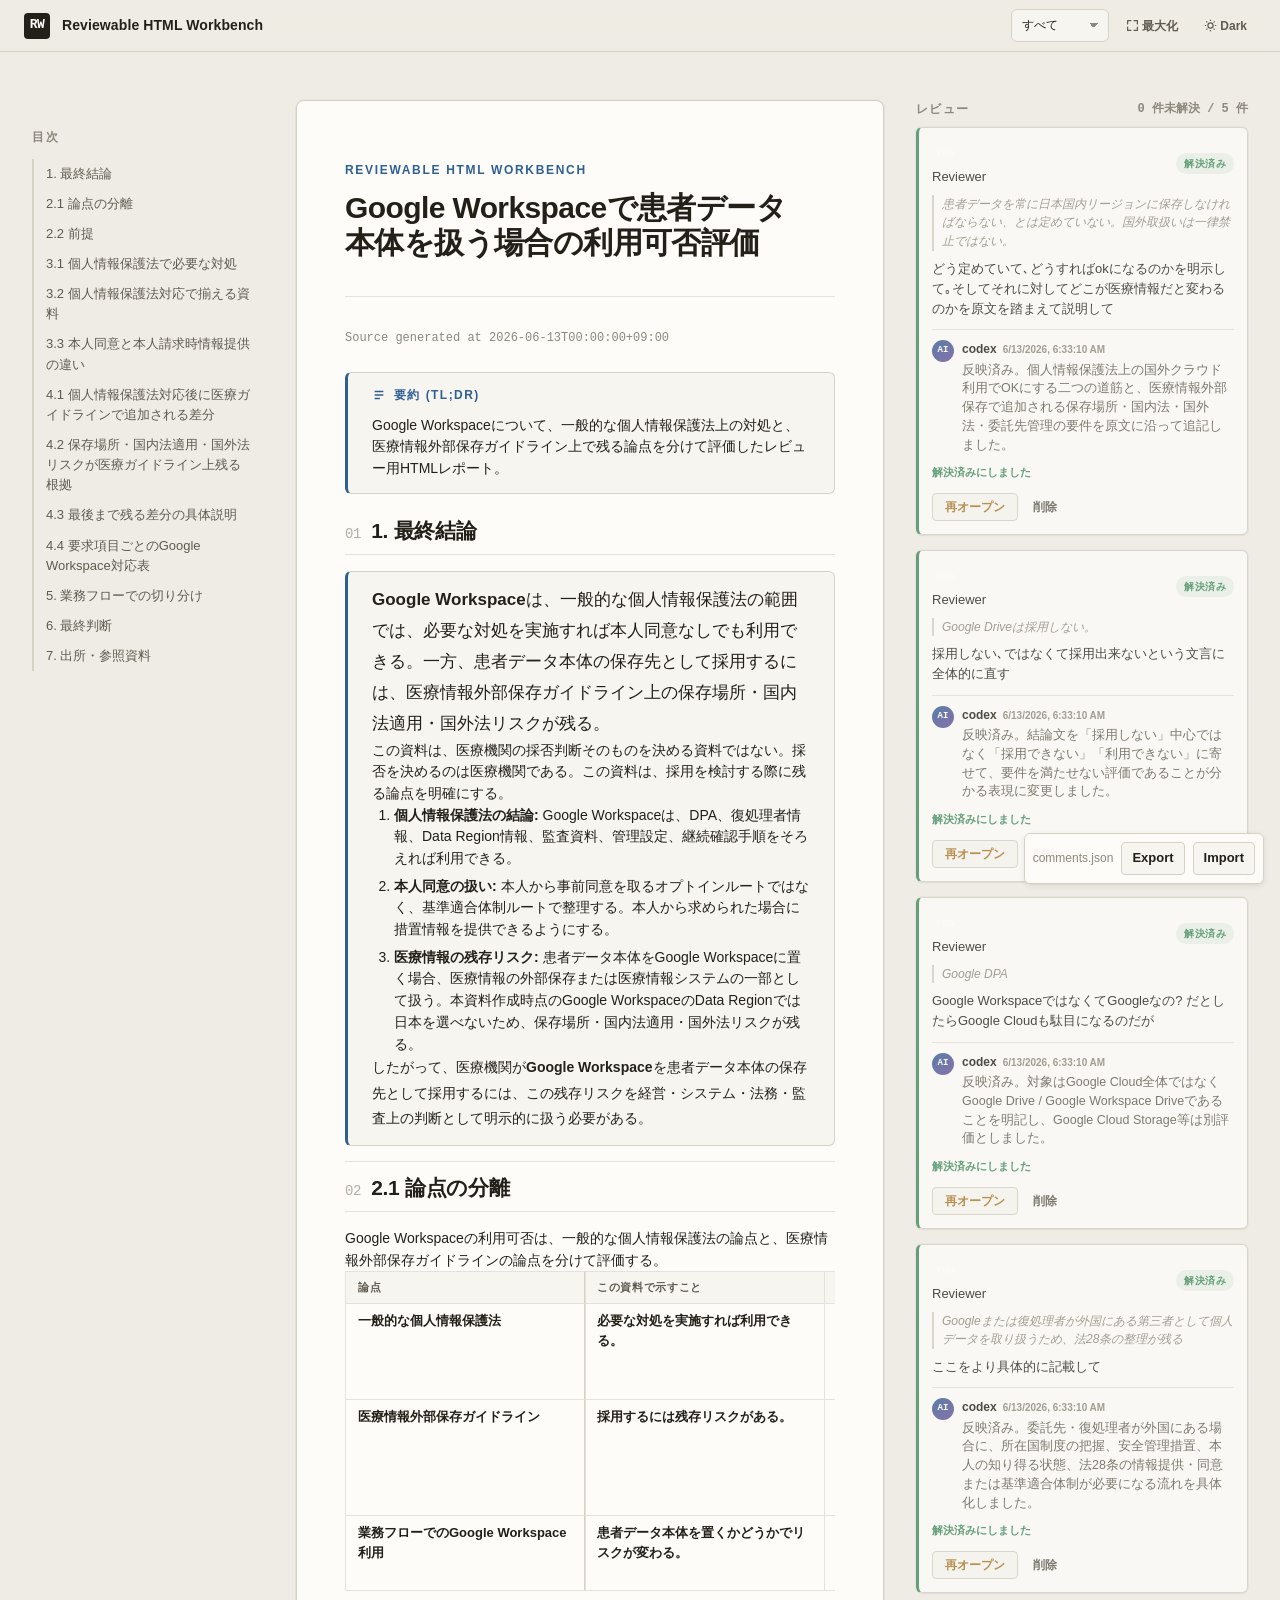
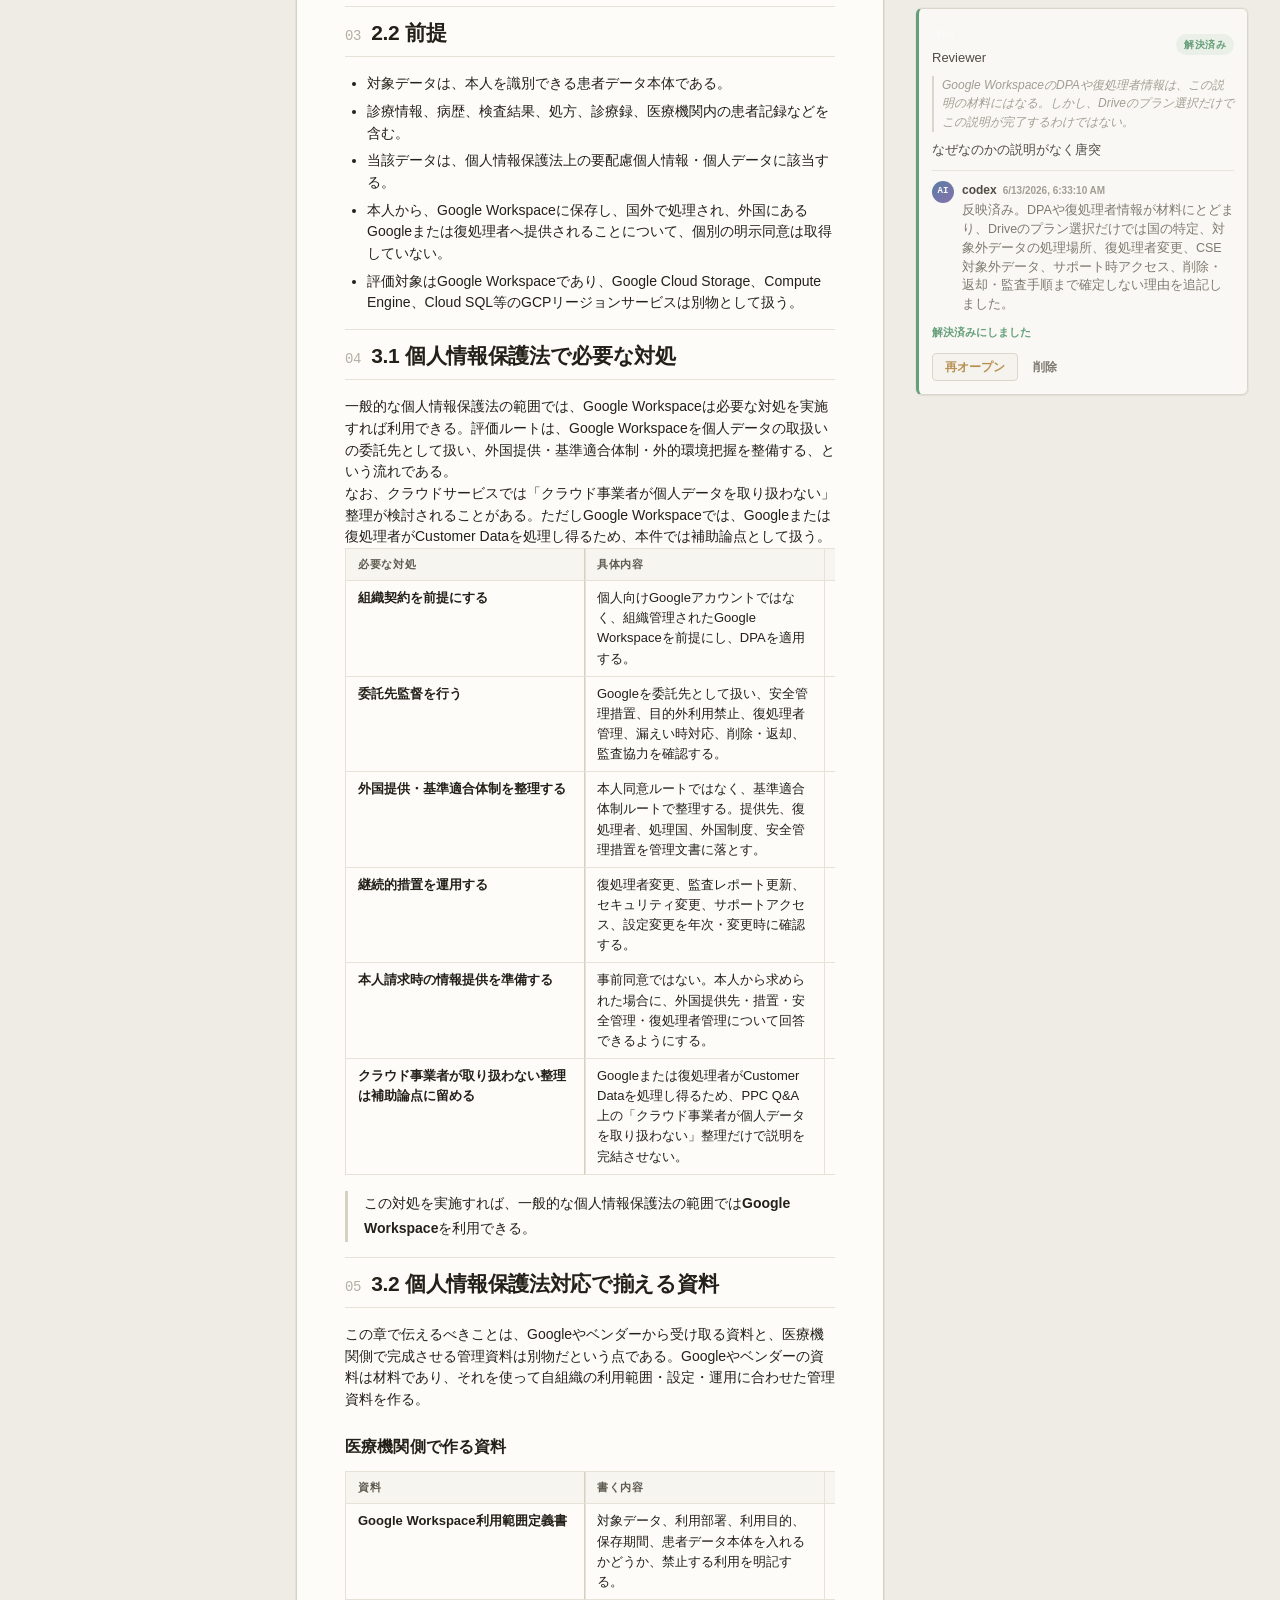
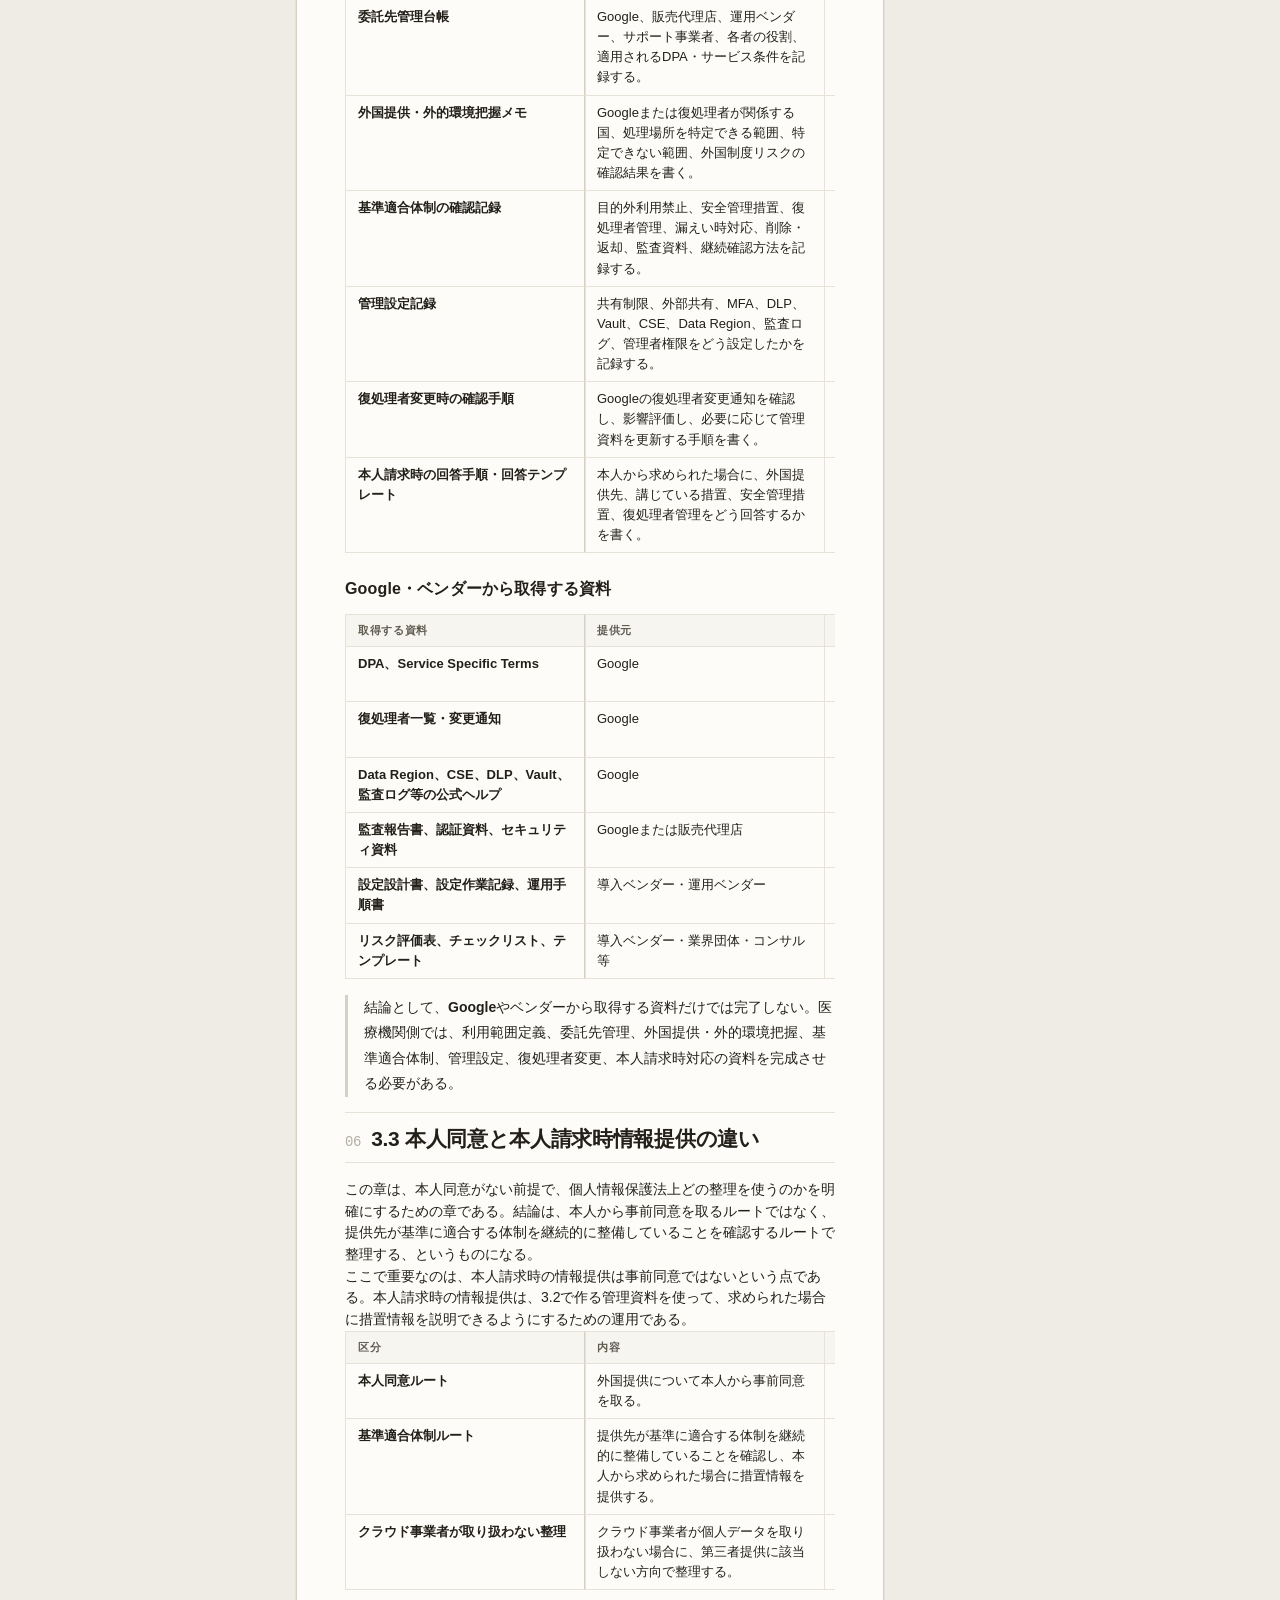
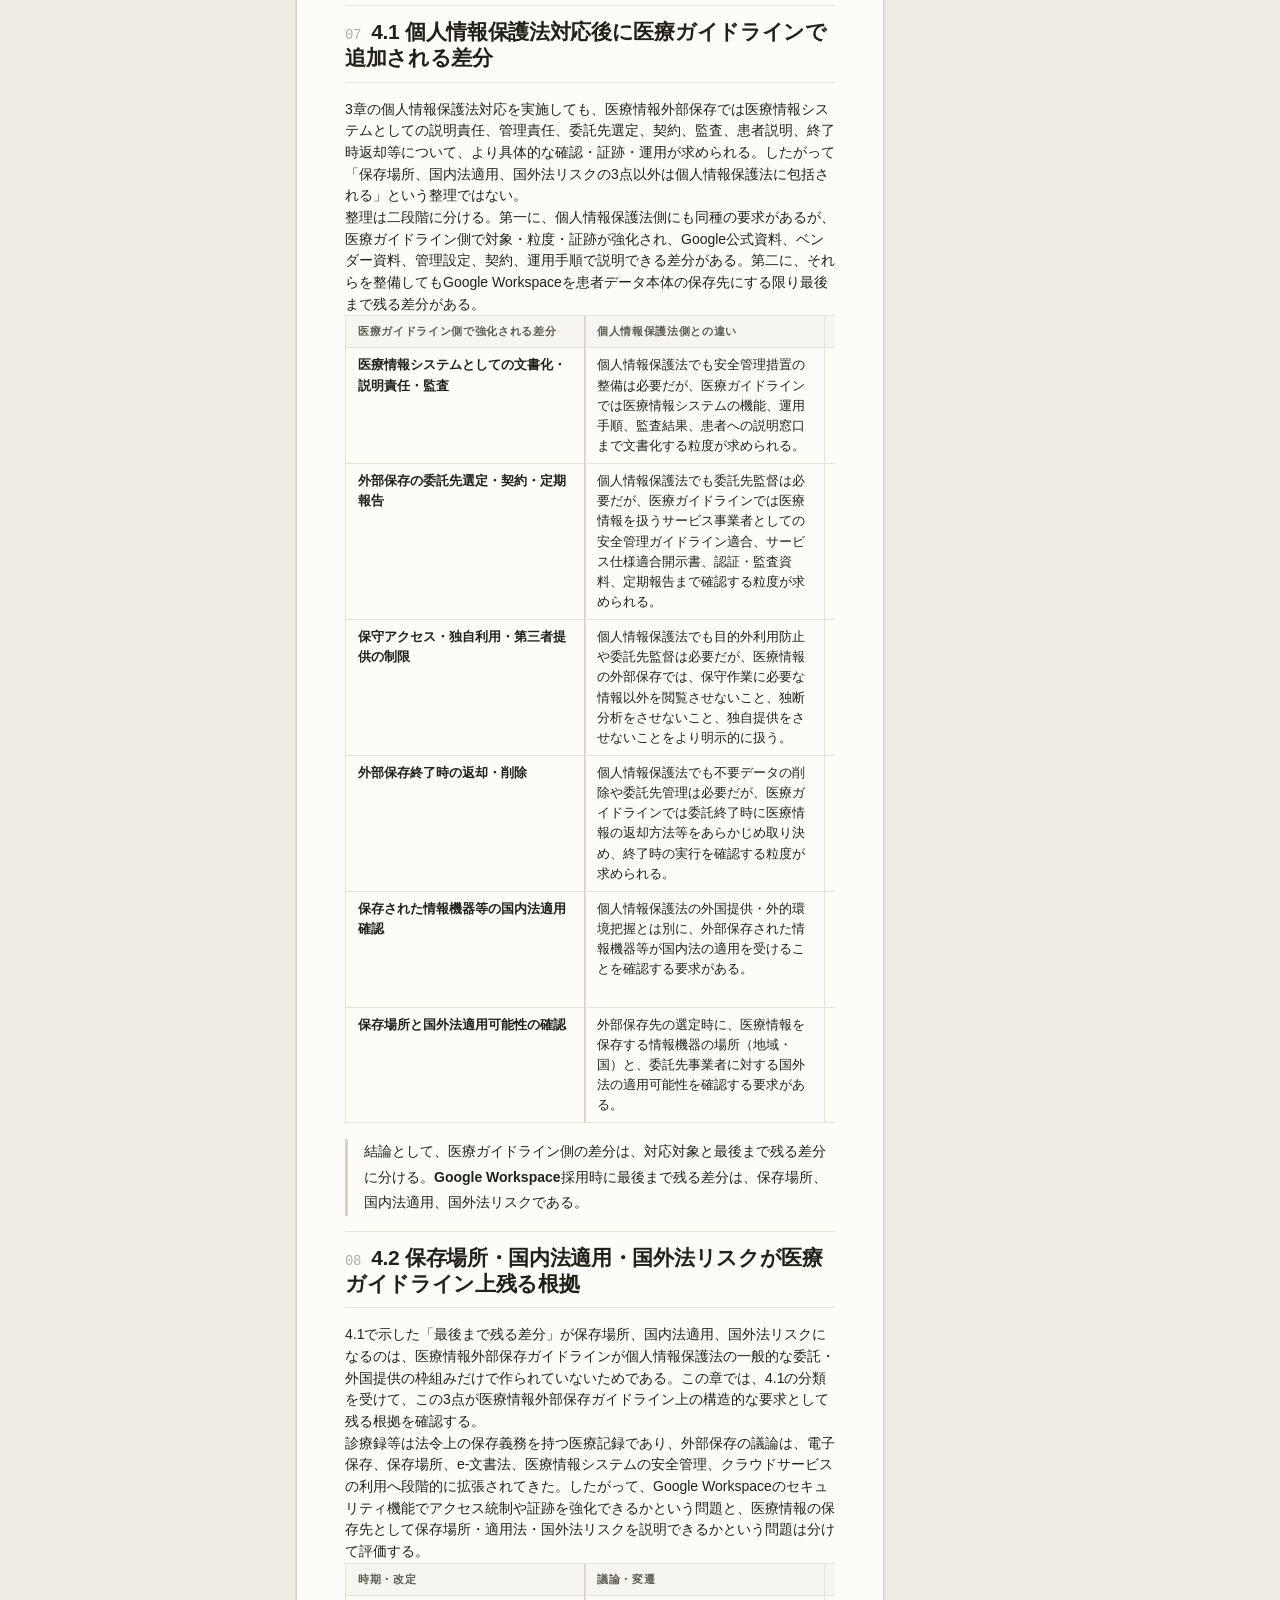
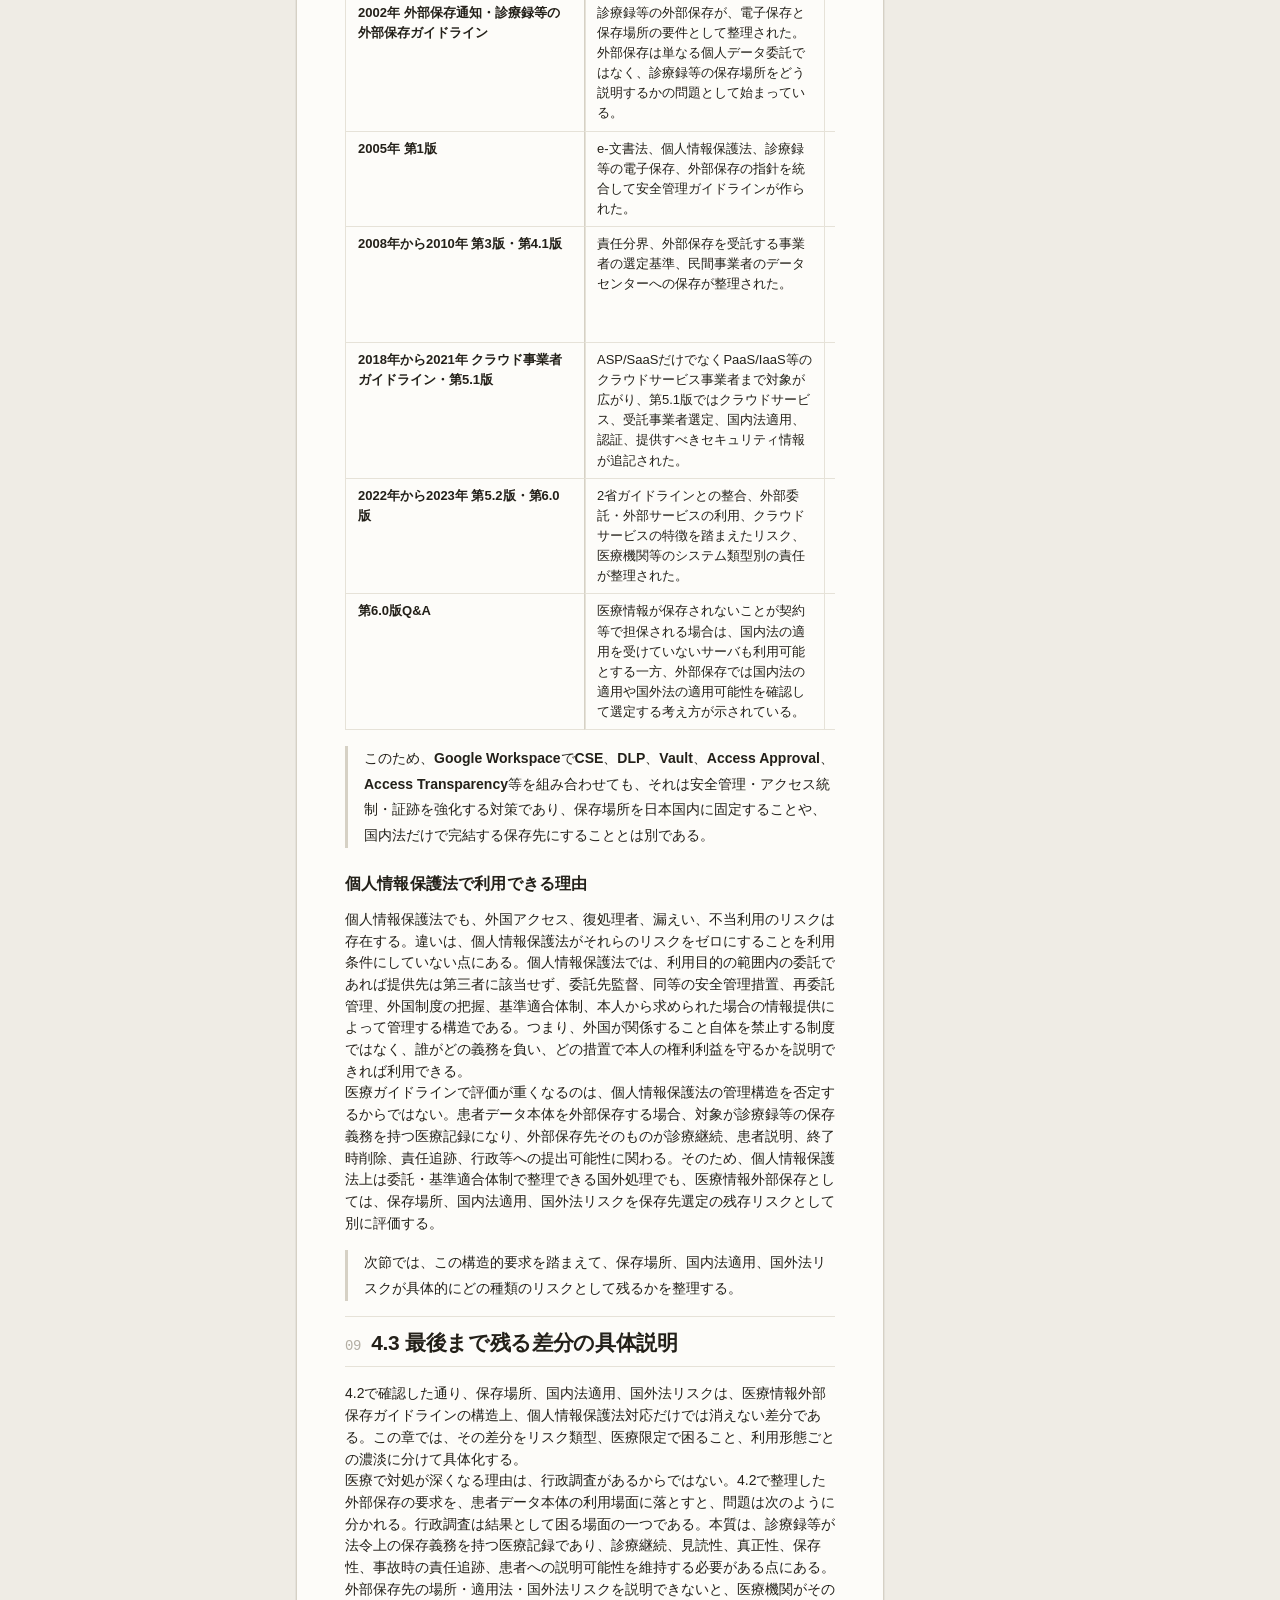
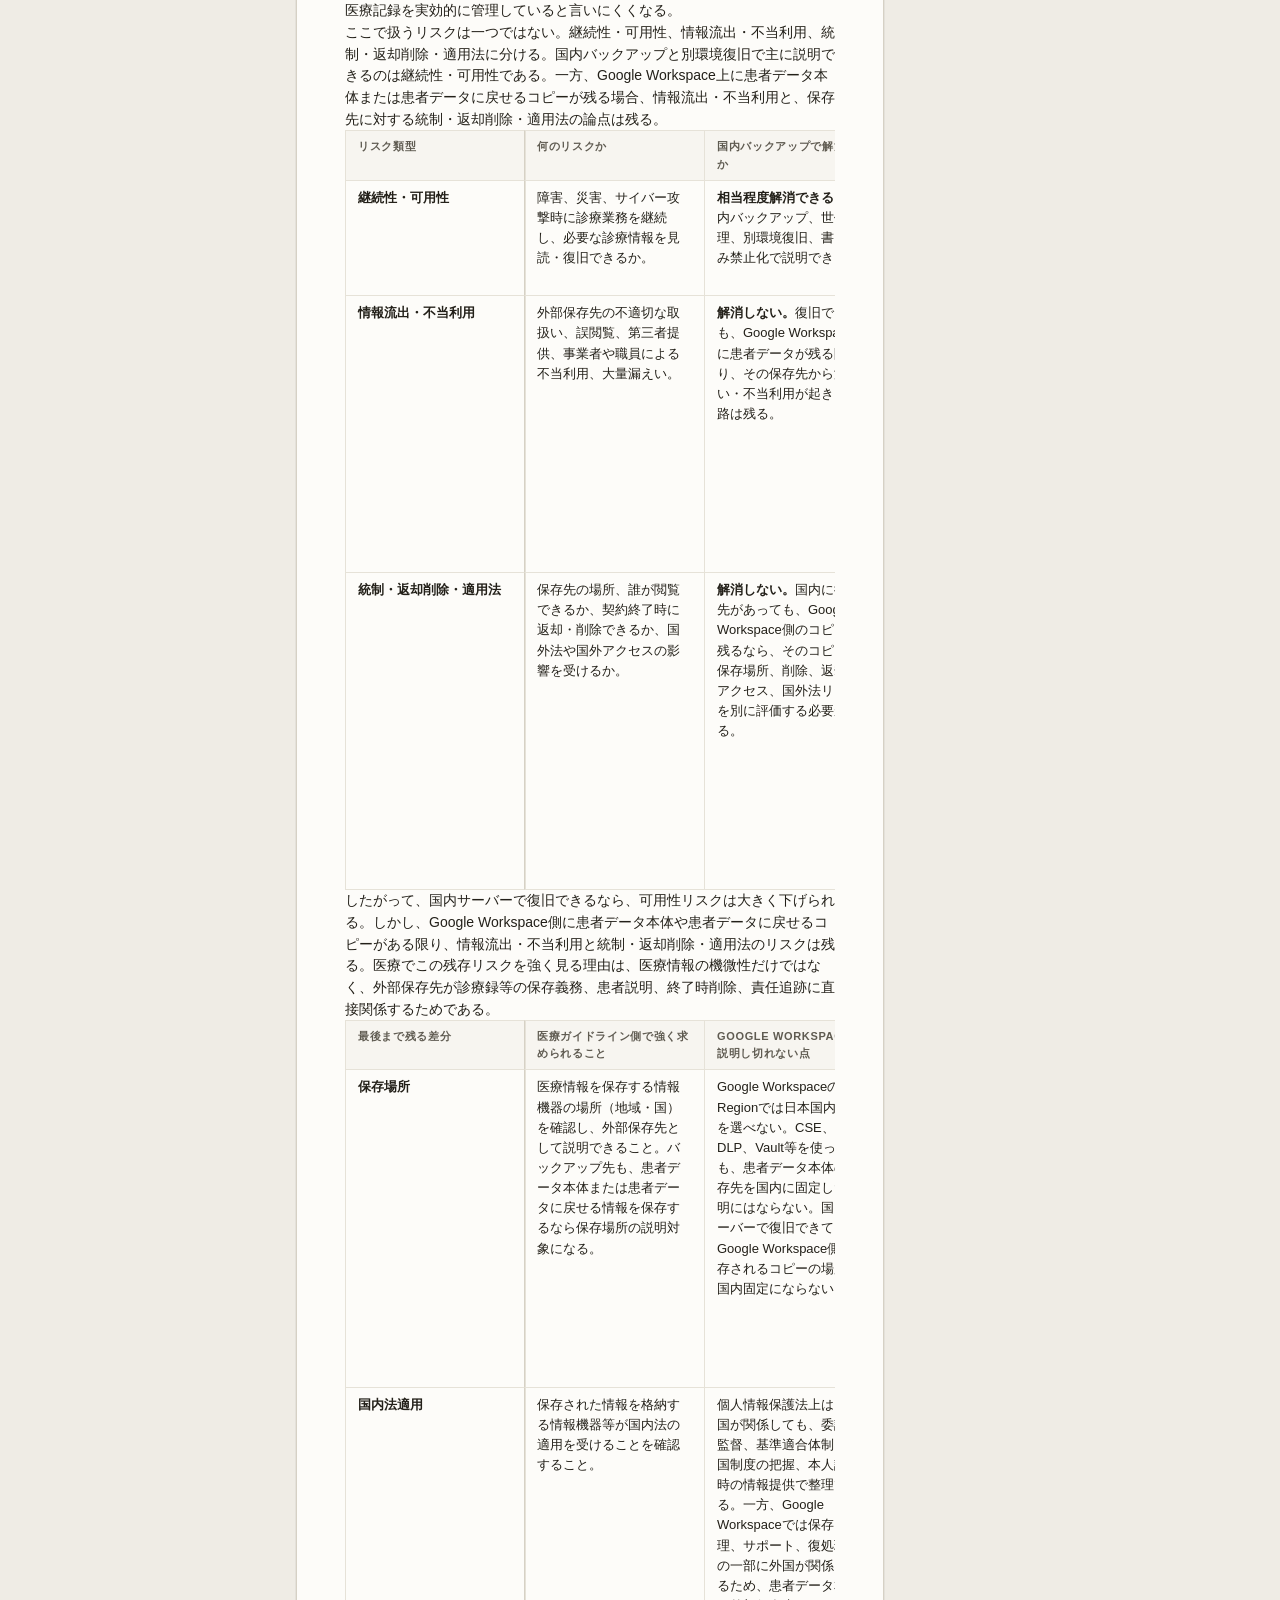
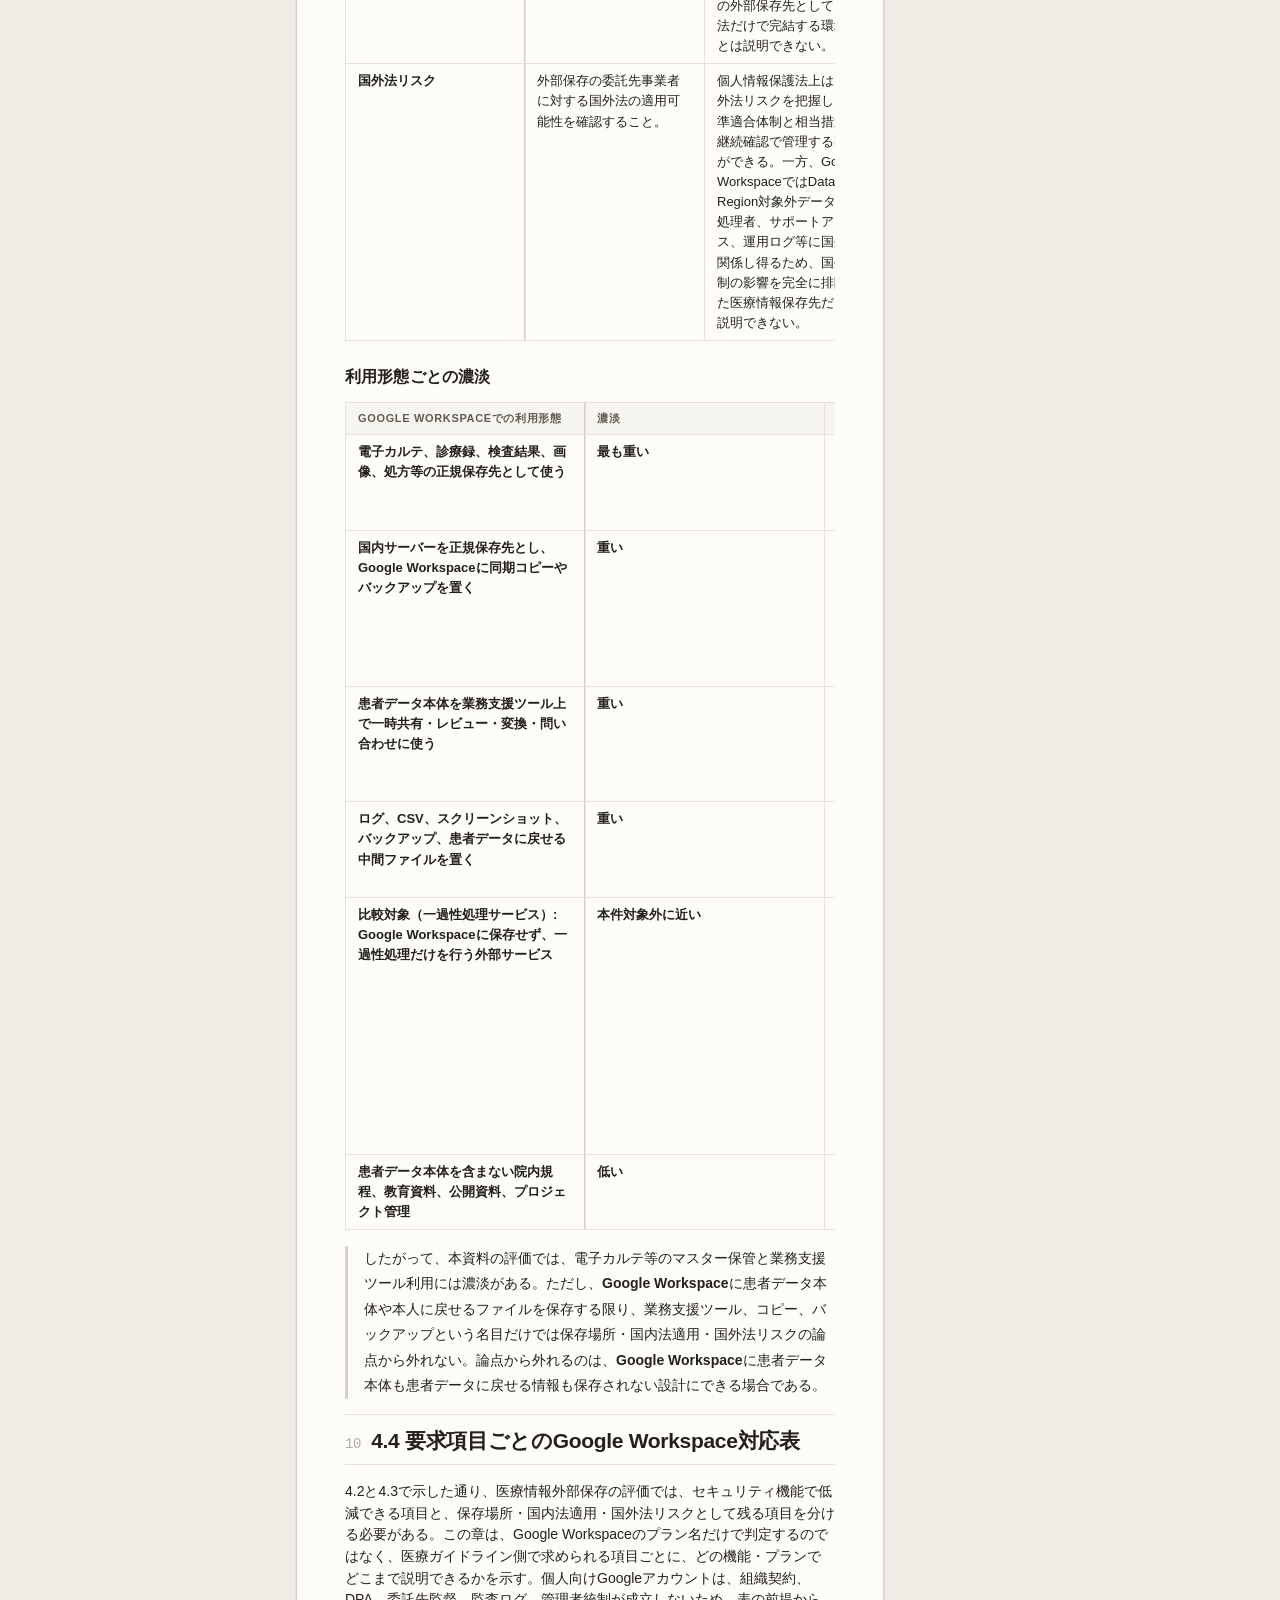
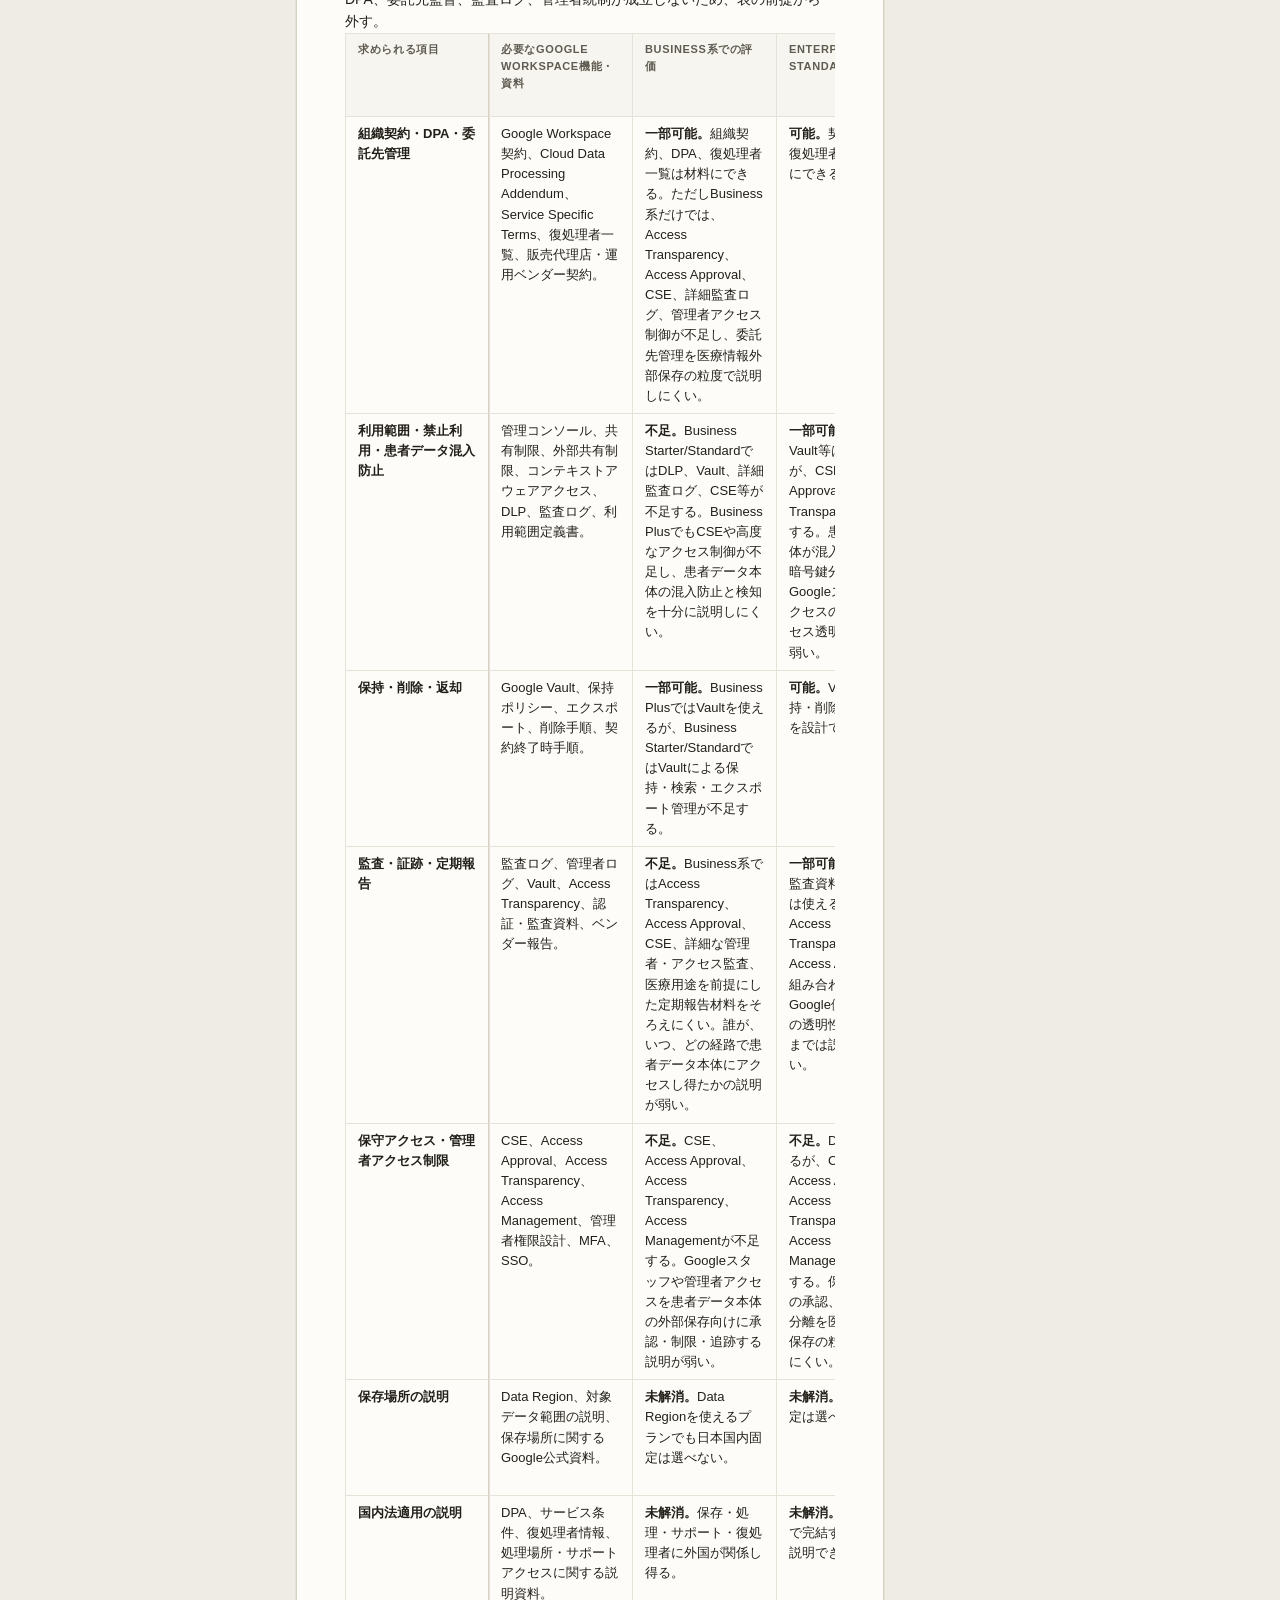
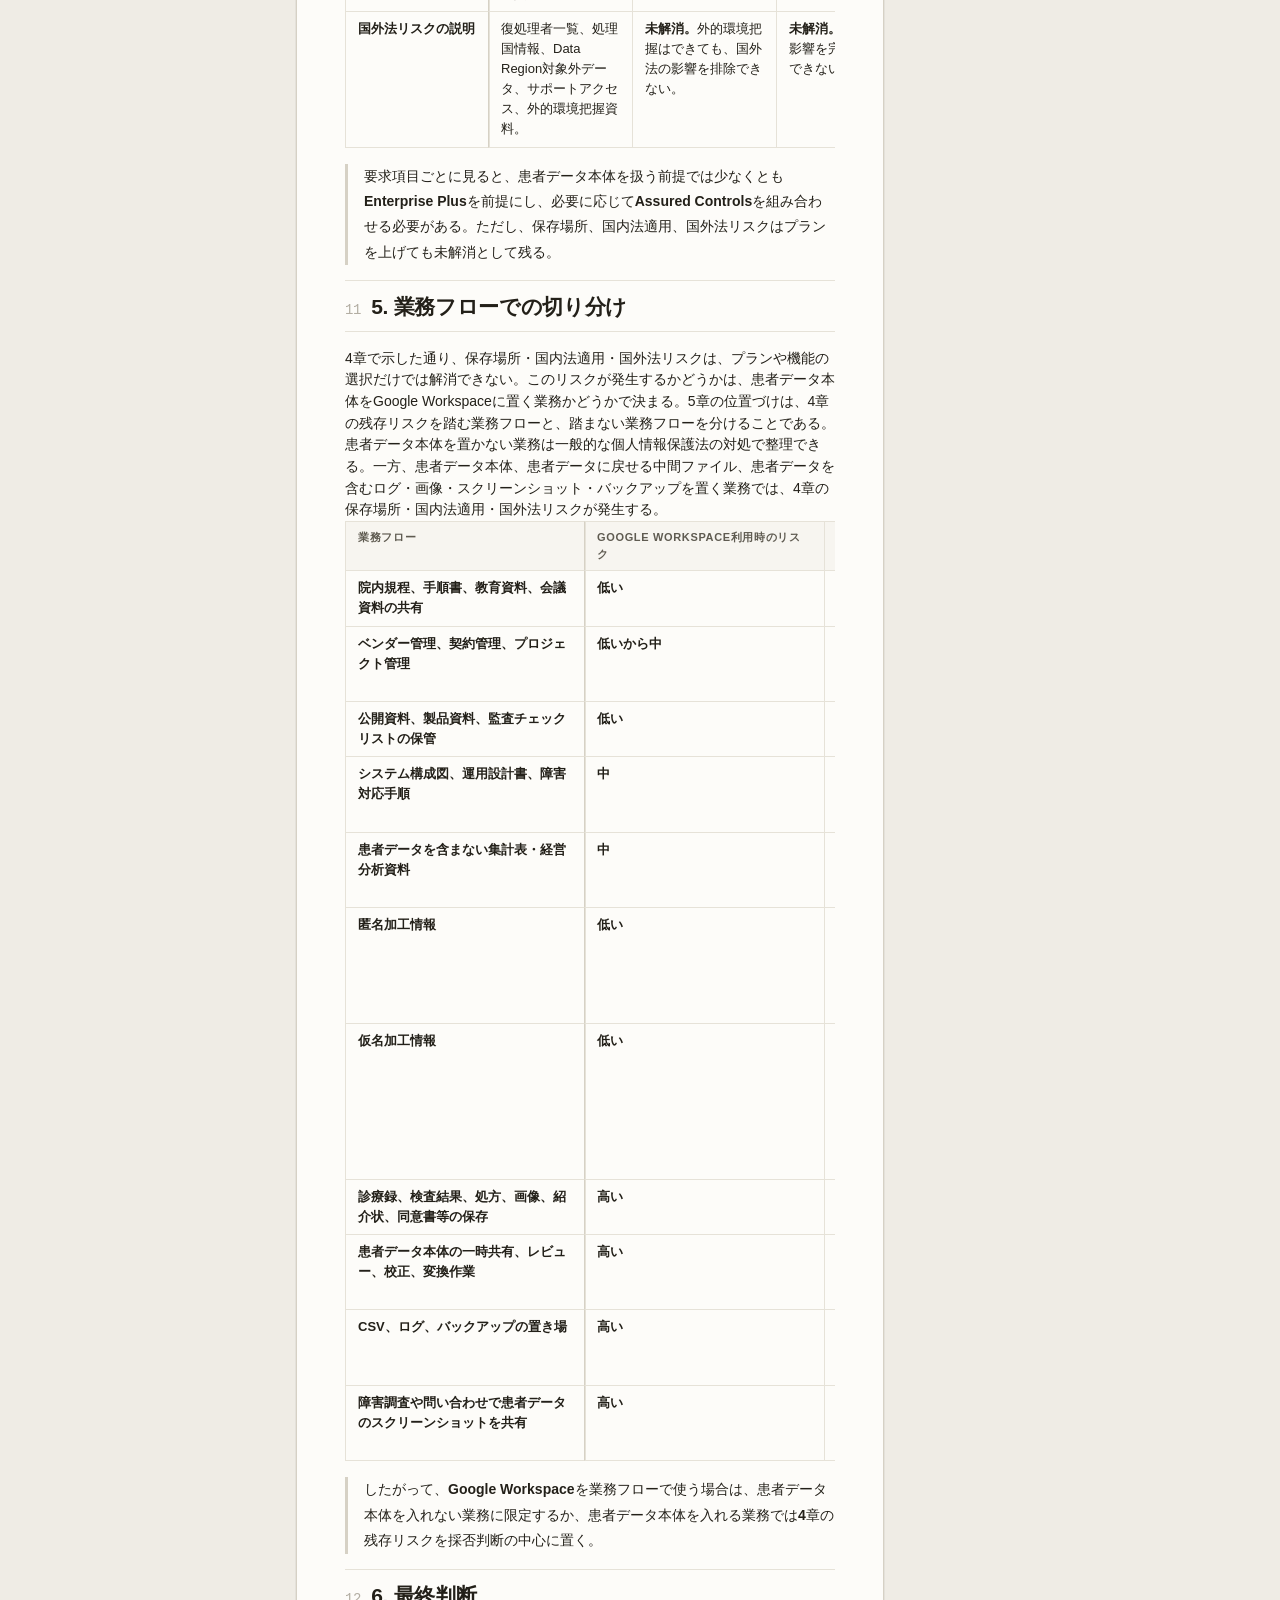
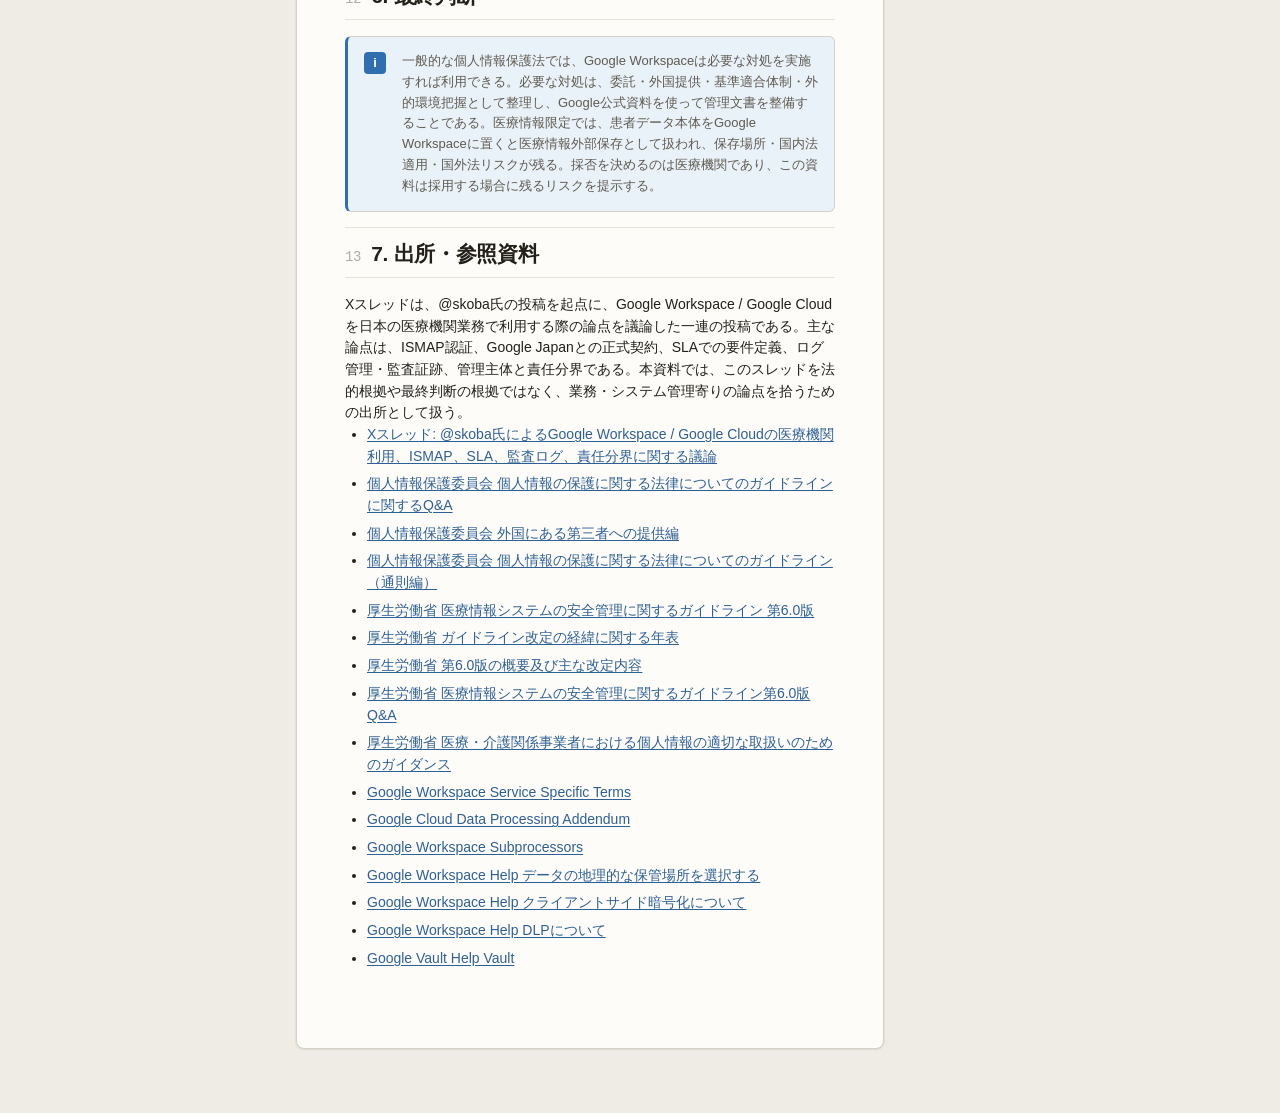
==== 2026-06-13-google-workspace-medical-data-report/index.html @ 114f9135 "📝 Google Workspace医療データ評価レポートを公開" ====
<!doctype html>
<html lang="ja" data-theme="light" data-density="compact">
<head>
  <meta charset="utf-8">
  <meta name="viewport" content="width=device-width, initial-scale=1">
  <title>Google Workspaceで患者データ本体を扱う場合の利用可否評価</title>
  <link rel="stylesheet" href="assets/style.css?v=2026-06-13T11:46:07.844688+00:00">
<!-- Google tag (gtag.js) -->
<script async src="https://www.googletagmanager.com/gtag/js?id=G-YNNVTYJGS2"></script>
<script>
  window.dataLayer = window.dataLayer || [];
  function gtag(){dataLayer.push(arguments);}
  gtag("js", new Date());
  gtag("config", "G-YNNVTYJGS2");
</script>
</head>
<body>
  <div class="app" data-document-id="google-drive-medical-data-report">
    <header class="topbar">
      <div class="topbar-left">
        <span class="brand-mark">
          <span class="brand-glyph">RW</span>
          <span class="brand-name">Reviewable HTML Workbench</span>
        </span>
      </div>
      <div class="topbar-spacer"></div>
      <div class="toolset">
        <select class="chip-select" id="filterSelect" aria-label="レビューフィルタ">
          <option value="all">すべて</option>
          <option value="hide-resolved">未解決のみ</option>
          <option value="only-open">未対応のみ</option>
        </select>
        <button class="btn ghost" id="focusToggle" type="button" title="最大化モード" aria-pressed="false">
          <svg class="icon" viewBox="0 0 16 16" fill="none" stroke="currentColor" stroke-width="1.5" stroke-linecap="round" stroke-linejoin="round"><path d="M6 2H2v4M10 2h4v4M6 14H2v-4M10 14h4v-4"/></svg>
          <span class="ft-label">最大化</span>
        </button>
        <button class="btn ghost" id="themeToggle" type="button" title="テーマ切替">
          <svg class="icon" viewBox="0 0 16 16" fill="none" stroke="currentColor" stroke-width="1.5"><circle cx="8" cy="8" r="3.2"/><path d="M8 1v1.6M8 13.4V15M1 8h1.6M13.4 8H15M3 3l1.1 1.1M11.9 11.9 13 13M13 3l-1.1 1.1M4.1 11.9 3 13"/></svg>
          <span class="tt-label">Dark</span>
        </button>
      </div>
    </header>
    <main class="canvas" id="canvas">
      <div class="doc-shell">
        <div class="doc-grid">
          <aside class="toc" aria-label="目次">
            <p class="toc-h">目次</p>
<ol>
<li><a href="#final-conclusion">1. 最終結論</a></li>
<li><a href="#issue-separation">2.1 論点の分離</a></li>
<li><a href="#scope">2.2 前提</a></li>
<li><a href="#appi-required-actions">3.1 個人情報保護法で必要な対処</a></li>
<li><a href="#who-documents">3.2 個人情報保護法対応で揃える資料</a></li>
<li><a href="#consent-distinction">3.3 本人同意と本人請求時情報提供の違い</a></li>
<li><a href="#medical-remaining-issues">4.1 個人情報保護法対応後に医療ガイドラインで追加される差分</a></li>
<li><a href="#medical-guideline-history-rationale">4.2 保存場所・国内法適用・国外法リスクが医療ガイドライン上残る根拠</a></li>
<li><a href="#medical-risk-details">4.3 最後まで残る差分の具体説明</a></li>
<li><a href="#plan-assessment">4.4 要求項目ごとのGoogle Workspace対応表</a></li>
<li><a href="#allowed-scope">5. 業務フローでの切り分け</a></li>
<li><a href="#final-decision">6. 最終判断</a></li>
<li><a href="#sources">7. 出所・参照資料</a></li>
</ol>
          </aside>
          <article class="doc-main">
            <div class="paper">
              <header class="doc-headrow document-header" id="document-header" data-review-block="document-header" data-block-type="header" data-review-required="false">
                <div class="doc-head-main">
                  <p class="eyebrow">Reviewable HTML Workbench</p>
                  <h1 class="doc-title">Google Workspaceで患者データ本体を扱う場合の利用可否評価</h1>
                  
                </div>
              </header>
              
              
              <p class="doc-meta document-meta">Source generated at <time>2026-06-13T00:00:00+09:00</time></p>
              <section class="summary"><div class="summary-h"><svg class="icon" viewBox="0 0 16 16" fill="none" stroke="currentColor" stroke-width="1.6"><path d="M3 4h10M3 8h10M3 12h6"/></svg>要約 (TL;DR)</div><p>Google Workspaceについて、一般的な個人情報保護法上の対処と、医療情報外部保存ガイドライン上で残る論点を分けて評価したレビュー用HTMLレポート。</p></section>
              <div class="prose document-content" id="content">
<section class="review-block" id="final-conclusion" data-review-block="final-conclusion" data-block-type="html" data-review-required="true">
<h2><span class="sec-no">01</span>1. 最終結論</h2>
<div class="block-content"><div class="decision-panel"><p class="lead"><strong>Google Workspaceは、一般的な個人情報保護法の範囲では、必要な対処を実施すれば本人同意なしでも利用できる。一方、患者データ本体の保存先として採用するには、医療情報外部保存ガイドライン上の保存場所・国内法適用・国外法リスクが残る。</strong></p><p>この資料は、医療機関の採否判断そのものを決める資料ではない。採否を決めるのは医療機関である。この資料は、採用を検討する際に残る論点を明確にする。</p><ol><li><strong>個人情報保護法の結論:</strong> Google Workspaceは、DPA、復処理者情報、Data Region情報、監査資料、管理設定、継続確認手順をそろえれば利用できる。</li><li><strong>本人同意の扱い:</strong> 本人から事前同意を取るオプトインルートではなく、基準適合体制ルートで整理する。本人から求められた場合に措置情報を提供できるようにする。</li><li><strong>医療情報の残存リスク:</strong> 患者データ本体をGoogle Workspaceに置く場合、医療情報の外部保存または医療情報システムの一部として扱う。本資料作成時点のGoogle WorkspaceのData Regionでは日本を選べないため、保存場所・国内法適用・国外法リスクが残る。</li></ol><p><strong>したがって、医療機関がGoogle Workspaceを患者データ本体の保存先として採用するには、この残存リスクを経営・システム・法務・監査上の判断として明示的に扱う必要がある。</strong></p></div></div>
</section>
<section class="review-block" id="issue-separation" data-review-block="issue-separation" data-block-type="html" data-review-required="true">
<h2><span class="sec-no">02</span>2.1 論点の分離</h2>
<div class="block-content"><p>Google Workspaceの利用可否は、一般的な個人情報保護法の論点と、医療情報外部保存ガイドラインの論点を分けて評価する。</p><table><thead><tr><th>論点</th><th>この資料で示すこと</th><th>理由</th></tr></thead><tbody><tr><td>一般的な個人情報保護法</td><td><strong>必要な対処を実施すれば利用できる。</strong></td><td>日本リージョンは必須ではない。Google Workspaceは、委託・外国提供・基準適合体制・外的環境把握として整理する。</td></tr><tr><td>医療情報外部保存ガイドライン</td><td><strong>採用するには残存リスクがある。</strong></td><td>Google WorkspaceのData Regionは米国・欧州・指定なしであり、日本国内保存固定を選べない。保存場所・国内法適用・国外法リスクが残る。</td></tr><tr><td>業務フローでのGoogle Workspace利用</td><td><strong>患者データ本体を置くかどうかでリスクが変わる。</strong></td><td>患者データ本体を含まない院内規程、教育資料、公開資料、管理資料などは一般業務文書として扱える。</td></tr></tbody></table></div>
</section>
<section class="review-block" id="scope" data-review-block="scope" data-block-type="html" data-review-required="true">
<h2><span class="sec-no">03</span>2.2 前提</h2>
<div class="block-content"><ul><li>対象データは、本人を識別できる患者データ本体である。</li><li>診療情報、病歴、検査結果、処方、診療録、医療機関内の患者記録などを含む。</li><li>当該データは、個人情報保護法上の要配慮個人情報・個人データに該当する。</li><li>本人から、Google Workspaceに保存し、国外で処理され、外国にあるGoogleまたは復処理者へ提供されることについて、個別の明示同意は取得していない。</li><li>評価対象はGoogle Workspaceであり、Google Cloud Storage、Compute Engine、Cloud SQL等のGCPリージョンサービスは別物として扱う。</li></ul></div>
</section>
<section class="review-block" id="appi-required-actions" data-review-block="appi-required-actions" data-block-type="html" data-review-required="true">
<h2><span class="sec-no">04</span>3.1 個人情報保護法で必要な対処</h2>
<div class="block-content"><p>一般的な個人情報保護法の範囲では、Google Workspaceは必要な対処を実施すれば利用できる。評価ルートは、Google Workspaceを個人データの取扱いの委託先として扱い、外国提供・基準適合体制・外的環境把握を整備する、という流れである。</p><p>なお、クラウドサービスでは「クラウド事業者が個人データを取り扱わない」整理が検討されることがある。ただしGoogle Workspaceでは、Googleまたは復処理者がCustomer Dataを処理し得るため、本件では補助論点として扱う。</p><table><thead><tr><th>必要な対処</th><th>具体内容</th><th>Google Workspaceで使う材料</th></tr></thead><tbody><tr><td>組織契約を前提にする</td><td>個人向けGoogleアカウントではなく、組織管理されたGoogle Workspaceを前提にし、DPAを適用する。</td><td>Google Workspace契約、Cloud Data Processing Addendum、管理コンソール設定。</td></tr><tr><td>委託先監督を行う</td><td>Googleを委託先として扱い、安全管理措置、目的外利用禁止、復処理者管理、漏えい時対応、削除・返却、監査協力を確認する。</td><td>DPA、セキュリティ資料、監査資料、サポート条件、Vault等の保持・削除設定。</td></tr><tr><td>外国提供・基準適合体制を整理する</td><td>本人同意ルートではなく、基準適合体制ルートで整理する。提供先、復処理者、処理国、外国制度、安全管理措置を管理文書に落とす。</td><td>復処理者一覧、Data Region情報、DPA、PPC Q&amp;Aに基づく国を特定できない場合の説明。</td></tr><tr><td>継続的措置を運用する</td><td>復処理者変更、監査レポート更新、セキュリティ変更、サポートアクセス、設定変更を年次・変更時に確認する。</td><td>復処理者変更通知、監査資料、管理コンソールログ、Access Transparency等。</td></tr><tr><td>本人請求時の情報提供を準備する</td><td>事前同意ではない。本人から求められた場合に、外国提供先・措置・安全管理・復処理者管理について回答できるようにする。</td><td>Google公式資料、委託先管理台帳、外的環境把握資料、本人請求時の回答テンプレート。</td></tr><tr><td>クラウド事業者が取り扱わない整理は補助論点に留める</td><td>Googleまたは復処理者がCustomer Dataを処理し得るため、PPC Q&amp;A上の「クラウド事業者が個人データを取り扱わない」整理だけで説明を完結させない。</td><td>Service Specific Terms、DPA、復処理者情報。</td></tr></tbody></table><p><strong>この対処を実施すれば、一般的な個人情報保護法の範囲ではGoogle Workspaceを利用できる。</strong></p></div>
</section>
<section class="review-block" id="who-documents" data-review-block="who-documents" data-block-type="html" data-review-required="true">
<h2><span class="sec-no">05</span>3.2 個人情報保護法対応で揃える資料</h2>
<div class="block-content"><p>この章で伝えるべきことは、Googleやベンダーから受け取る資料と、医療機関側で完成させる管理資料は別物だという点である。Googleやベンダーの資料は材料であり、それを使って自組織の利用範囲・設定・運用に合わせた管理資料を作る。</p><h3>医療機関側で作る資料</h3><table><thead><tr><th>資料</th><th>書く内容</th><th>使う場面</th></tr></thead><tbody><tr><td>Google Workspace利用範囲定義書</td><td>対象データ、利用部署、利用目的、保存期間、患者データ本体を入れるかどうか、禁止する利用を明記する。</td><td>Google Workspaceをどの業務に使うかを固定する。</td></tr><tr><td>委託先管理台帳</td><td>Google、販売代理店、運用ベンダー、サポート事業者、各者の役割、適用されるDPA・サービス条件を記録する。</td><td>委託先監督の対象を一覧化する。</td></tr><tr><td>外国提供・外的環境把握メモ</td><td>Googleまたは復処理者が関係する国、処理場所を特定できる範囲、特定できない範囲、外国制度リスクの確認結果を書く。</td><td>本人同意なしで基準適合体制ルートを使う根拠にする。</td></tr><tr><td>基準適合体制の確認記録</td><td>目的外利用禁止、安全管理措置、復処理者管理、漏えい時対応、削除・返却、監査資料、継続確認方法を記録する。</td><td>個人情報保護法上の外国提供・委託先監督を説明できるようにする。</td></tr><tr><td>管理設定記録</td><td>共有制限、外部共有、MFA、DLP、Vault、CSE、Data Region、監査ログ、管理者権限をどう設定したかを記録する。</td><td>Google Workspaceを安全管理措置としてどう設定したかを示す。</td></tr><tr><td>復処理者変更時の確認手順</td><td>Googleの復処理者変更通知を確認し、影響評価し、必要に応じて管理資料を更新する手順を書く。</td><td>基準適合体制を継続的に確認する。</td></tr><tr><td>本人請求時の回答手順・回答テンプレート</td><td>本人から求められた場合に、外国提供先、講じている措置、安全管理措置、復処理者管理をどう回答するかを書く。</td><td>本人同意ではなく、本人請求時の情報提供に対応する。</td></tr></tbody></table><h3>Google・ベンダーから取得する資料</h3><table><thead><tr><th>取得する資料</th><th>提供元</th><th>医療機関側の資料での使い方</th></tr></thead><tbody><tr><td>DPA、Service Specific Terms</td><td>Google</td><td>委託先管理台帳、基準適合体制の確認記録に添付する。</td></tr><tr><td>復処理者一覧・変更通知</td><td>Google</td><td>外国提供・外的環境把握メモ、復処理者変更時の確認手順に反映する。</td></tr><tr><td>Data Region、CSE、DLP、Vault、監査ログ等の公式ヘルプ</td><td>Google</td><td>管理設定記録と安全管理措置の説明材料にする。</td></tr><tr><td>監査報告書、認証資料、セキュリティ資料</td><td>Googleまたは販売代理店</td><td>委託先監督と基準適合体制の確認記録に添付する。</td></tr><tr><td>設定設計書、設定作業記録、運用手順書</td><td>導入ベンダー・運用ベンダー</td><td>管理設定記録、利用範囲定義書、運用手順に反映する。</td></tr><tr><td>リスク評価表、チェックリスト、テンプレート</td><td>導入ベンダー・業界団体・コンサル等</td><td>医療機関側の管理資料を作るためのひな形として使う。</td></tr></tbody></table><p><strong>結論として、Googleやベンダーから取得する資料だけでは完了しない。医療機関側では、利用範囲定義、委託先管理、外国提供・外的環境把握、基準適合体制、管理設定、復処理者変更、本人請求時対応の資料を完成させる必要がある。</strong></p></div>
</section>
<section class="review-block" id="consent-distinction" data-review-block="consent-distinction" data-block-type="html" data-review-required="true">
<h2><span class="sec-no">06</span>3.3 本人同意と本人請求時情報提供の違い</h2>
<div class="block-content"><p>この章は、本人同意がない前提で、個人情報保護法上どの整理を使うのかを明確にするための章である。結論は、本人から事前同意を取るルートではなく、提供先が基準に適合する体制を継続的に整備していることを確認するルートで整理する、というものになる。</p><p>ここで重要なのは、本人請求時の情報提供は事前同意ではないという点である。本人請求時の情報提供は、3.2で作る管理資料を使って、求められた場合に措置情報を説明できるようにするための運用である。</p><table><thead><tr><th>区分</th><th>内容</th><th>本件での扱い</th></tr></thead><tbody><tr><td>本人同意ルート</td><td>外国提供について本人から事前同意を取る。</td><td>本件前提では採らない。本人同意は取得していない。</td></tr><tr><td>基準適合体制ルート</td><td>提供先が基準に適合する体制を継続的に整備していることを確認し、本人から求められた場合に措置情報を提供する。</td><td>本件で使う整理。本人請求時の情報提供は、事前同意とは別である。</td></tr><tr><td>クラウド事業者が取り扱わない整理</td><td>クラウド事業者が個人データを取り扱わない場合に、第三者提供に該当しない方向で整理する。</td><td>Google Workspaceでは補助論点に留める。Googleまたは復処理者がCustomer Dataを処理し得るため。</td></tr></tbody></table></div>
</section>
<section class="review-block" id="medical-remaining-issues" data-review-block="medical-remaining-issues" data-block-type="html" data-review-required="true">
<h2><span class="sec-no">07</span>4.1 個人情報保護法対応後に医療ガイドラインで追加される差分</h2>
<div class="block-content"><p>3章の個人情報保護法対応を実施しても、医療情報外部保存では医療情報システムとしての説明責任、管理責任、委託先選定、契約、監査、患者説明、終了時返却等について、より具体的な確認・証跡・運用が求められる。したがって「保存場所、国内法適用、国外法リスクの3点以外は個人情報保護法に包括される」という整理ではない。</p><p>整理は二段階に分ける。第一に、個人情報保護法側にも同種の要求があるが、医療ガイドライン側で対象・粒度・証跡が強化され、Google公式資料、ベンダー資料、管理設定、契約、運用手順で説明できる差分がある。第二に、それらを整備してもGoogle Workspaceを患者データ本体の保存先にする限り最後まで残る差分がある。</p><table><thead><tr><th>医療ガイドライン側で強化される差分</th><th>個人情報保護法側との違い</th><th>Google Workspaceでの評価</th></tr></thead><tbody><tr><td>医療情報システムとしての文書化・説明責任・監査</td><td>個人情報保護法でも安全管理措置の整備は必要だが、医療ガイドラインでは医療情報システムの機能、運用手順、監査結果、患者への説明窓口まで文書化する粒度が求められる。</td><td><strong>対応対象。</strong>3.2の管理資料、Google Workspace管理設定、監査ログ、運用手順で説明できる。</td></tr><tr><td>外部保存の委託先選定・契約・定期報告</td><td>個人情報保護法でも委託先監督は必要だが、医療ガイドラインでは医療情報を扱うサービス事業者としての安全管理ガイドライン適合、サービス仕様適合開示書、認証・監査資料、定期報告まで確認する粒度が求められる。</td><td><strong>対応対象。</strong>Google公式資料、認証・監査資料、販売代理店・導入ベンダー資料、契約・運用手順で説明できる。</td></tr><tr><td>保守アクセス・独自利用・第三者提供の制限</td><td>個人情報保護法でも目的外利用防止や委託先監督は必要だが、医療情報の外部保存では、保守作業に必要な情報以外を閲覧させないこと、独断分析をさせないこと、独自提供をさせないことをより明示的に扱う。</td><td><strong>対応対象。</strong>Service Specific Terms、DPA、CSE、Access Approval、Access Transparency、管理者権限、監査ログで説明できる。</td></tr><tr><td>外部保存終了時の返却・削除</td><td>個人情報保護法でも不要データの削除や委託先管理は必要だが、医療ガイドラインでは委託終了時に医療情報の返却方法等をあらかじめ取り決め、終了時の実行を確認する粒度が求められる。</td><td><strong>対応対象。</strong>Vault、エクスポート、保持・削除ポリシー、契約終了時手順で説明できる。</td></tr><tr><td>保存された情報機器等の国内法適用確認</td><td>個人情報保護法の外国提供・外的環境把握とは別に、外部保存された情報機器等が国内法の適用を受けることを確認する要求がある。</td><td><strong>最後まで残る差分。</strong>Google Workspaceでは保存・処理・サポート・復処理者に外国が関係し得るため、国内法だけで完結すると説明し切れない。</td></tr><tr><td>保存場所と国外法適用可能性の確認</td><td>外部保存先の選定時に、医療情報を保存する情報機器の場所（地域・国）と、委託先事業者に対する国外法の適用可能性を確認する要求がある。</td><td><strong>最後まで残る差分。</strong>Google WorkspaceのData Regionは日本国内固定を選べず、国外法の影響も完全には排除できない。</td></tr></tbody></table><p><strong>結論として、医療ガイドライン側の差分は、対応対象と最後まで残る差分に分ける。Google Workspace採用時に最後まで残る差分は、保存場所、国内法適用、国外法リスクである。</strong></p></div>
</section>
<section class="review-block" id="medical-guideline-history-rationale" data-review-block="medical-guideline-history-rationale" data-block-type="html" data-review-required="true">
<h2><span class="sec-no">08</span>4.2 保存場所・国内法適用・国外法リスクが医療ガイドライン上残る根拠</h2>
<div class="block-content"><p>4.1で示した「最後まで残る差分」が保存場所、国内法適用、国外法リスクになるのは、医療情報外部保存ガイドラインが個人情報保護法の一般的な委託・外国提供の枠組みだけで作られていないためである。この章では、4.1の分類を受けて、この3点が医療情報外部保存ガイドライン上の構造的な要求として残る根拠を確認する。</p><p>診療録等は法令上の保存義務を持つ医療記録であり、外部保存の議論は、電子保存、保存場所、e-文書法、医療情報システムの安全管理、クラウドサービスの利用へ段階的に拡張されてきた。したがって、Google Workspaceのセキュリティ機能でアクセス統制や証跡を強化できるかという問題と、医療情報の保存先として保存場所・適用法・国外法リスクを説明できるかという問題は分けて評価する。</p><table><thead><tr><th>時期・改定</th><th>議論・変遷</th><th>現在の評価に残る意味</th></tr></thead><tbody><tr><td>2002年 外部保存通知・診療録等の外部保存ガイドライン</td><td>診療録等の外部保存が、電子保存と保存場所の要件として整理された。外部保存は単なる個人データ委託ではなく、診療録等の保存場所をどう説明するかの問題として始まっている。</td><td>保存場所の説明は外部保存の開始時点から中核論点であり、クラウドサービスに対象が広がった後も外されていない。</td></tr><tr><td>2005年 第1版</td><td>e-文書法、個人情報保護法、診療録等の電子保存、外部保存の指針を統合して安全管理ガイドラインが作られた。</td><td>個人情報保護法対応だけでは完結せず、法令上保存義務を持つ医療記録として、見読性、真正性、保存性、説明可能性を支える要求が残る。</td></tr><tr><td>2008年から2010年 第3版・第4.1版</td><td>責任分界、外部保存を受託する事業者の選定基準、民間事業者のデータセンターへの保存が整理された。</td><td>民間データセンターや外部サービス利用は認める方向に広がったが、事業者選定、責任分界、保存場所の説明は引き続き保存先評価の中心に残る。</td></tr><tr><td>2018年から2021年 クラウド事業者ガイドライン・第5.1版</td><td>ASP/SaaSだけでなくPaaS/IaaS等のクラウドサービス事業者まで対象が広がり、第5.1版ではクラウドサービス、受託事業者選定、国内法適用、認証、提供すべきセキュリティ情報が追記された。</td><td>クラウド利用は想定対象になったが、クラウドであることは保存場所や国内法適用の確認を不要にする理由にはならない。</td></tr><tr><td>2022年から2023年 第5.2版・第6.0版</td><td>2省ガイドラインとの整合、外部委託・外部サービスの利用、クラウドサービスの特徴を踏まえたリスク、医療機関等のシステム類型別の責任が整理された。</td><td>第6.0版はクラウドを現実の利用形態として扱う一方、責任分界、保存場所、国外法リスクを説明する構造を維持している。</td></tr><tr><td>第6.0版Q&amp;A</td><td>医療情報が保存されないことが契約等で担保される場合は、国内法の適用を受けていないサーバも利用可能とする一方、外部保存では国内法の適用や国外法の適用可能性を確認して選定する考え方が示されている。</td><td>保存されない一過性処理は軽く評価できるが、患者データ本体をGoogle Workspaceに保存する場合は、国内法適用・国外法リスクの確認論点から外れない。</td></tr></tbody></table><p><strong>このため、Google WorkspaceでCSE、DLP、Vault、Access Approval、Access Transparency等を組み合わせても、それは安全管理・アクセス統制・証跡を強化する対策であり、保存場所を日本国内に固定することや、国内法だけで完結する保存先にすることとは別である。</strong></p><h3>個人情報保護法で利用できる理由</h3><p>個人情報保護法でも、外国アクセス、復処理者、漏えい、不当利用のリスクは存在する。違いは、個人情報保護法がそれらのリスクをゼロにすることを利用条件にしていない点にある。個人情報保護法では、利用目的の範囲内の委託であれば提供先は第三者に該当せず、委託先監督、同等の安全管理措置、再委託管理、外国制度の把握、基準適合体制、本人から求められた場合の情報提供によって管理する構造である。つまり、外国が関係すること自体を禁止する制度ではなく、誰がどの義務を負い、どの措置で本人の権利利益を守るかを説明できれば利用できる。</p><p>医療ガイドラインで評価が重くなるのは、個人情報保護法の管理構造を否定するからではない。患者データ本体を外部保存する場合、対象が診療録等の保存義務を持つ医療記録になり、外部保存先そのものが診療継続、患者説明、終了時削除、責任追跡、行政等への提出可能性に関わる。そのため、個人情報保護法上は委託・基準適合体制で整理できる国外処理でも、医療情報外部保存としては、保存場所、国内法適用、国外法リスクを保存先選定の残存リスクとして別に評価する。</p><p><strong>次節では、この構造的要求を踏まえて、保存場所、国内法適用、国外法リスクが具体的にどの種類のリスクとして残るかを整理する。</strong></p></div>
</section>
<section class="review-block" id="medical-risk-details" data-review-block="medical-risk-details" data-block-type="html" data-review-required="true">
<h2><span class="sec-no">09</span>4.3 最後まで残る差分の具体説明</h2>
<div class="block-content"><p>4.2で確認した通り、保存場所、国内法適用、国外法リスクは、医療情報外部保存ガイドラインの構造上、個人情報保護法対応だけでは消えない差分である。この章では、その差分をリスク類型、医療限定で困ること、利用形態ごとの濃淡に分けて具体化する。</p><p>医療で対処が深くなる理由は、行政調査があるからではない。4.2で整理した外部保存の要求を、患者データ本体の利用場面に落とすと、問題は次のように分かれる。行政調査は結果として困る場面の一つである。本質は、診療録等が法令上の保存義務を持つ医療記録であり、診療継続、見読性、真正性、保存性、事故時の責任追跡、患者への説明可能性を維持する必要がある点にある。外部保存先の場所・適用法・国外法リスクを説明できないと、医療機関がその医療記録を実効的に管理していると言いにくくなる。</p><p>ここで扱うリスクは一つではない。継続性・可用性、情報流出・不当利用、統制・返却削除・適用法に分ける。国内バックアップと別環境復旧で主に説明できるのは継続性・可用性である。一方、Google Workspace上に患者データ本体または患者データに戻せるコピーが残る場合、情報流出・不当利用と、保存先に対する統制・返却削除・適用法の論点は残る。</p><table><thead><tr><th>リスク類型</th><th>何のリスクか</th><th>国内バックアップで解消するか</th><th>医療で個人情報保護法より強く評価する理由</th></tr></thead><tbody><tr><td>継続性・可用性</td><td>障害、災害、サイバー攻撃時に診療業務を継続し、必要な診療情報を見読・復旧できるか。</td><td><strong>相当程度解消できる。</strong>国内バックアップ、世代管理、別環境復旧、書き込み禁止化で説明できる。</td><td>診療が止まると患者への医療提供そのものに影響するため、一般企業のバックアップより診療継続を強く見る。</td></tr><tr><td>情報流出・不当利用</td><td>外部保存先の不適切な取扱い、誤閲覧、第三者提供、事業者や職員による不当利用、大量漏えい。</td><td><strong>解消しない。</strong>復旧できても、Google Workspace側に患者データが残る限り、その保存先から漏えい・不当利用が起きる経路は残る。</td><td>医療情報は病態・病歴等を含み、漏えい後の権利回復が困難で、本人の社会生活・就労・保険・家族関係への影響が大きい。厚労省Q&amp;Aも、医療に関連した個人情報の漏えいや不当利用では被害者の苦痛や権利回復が困難であるため、格別の安全管理措置が求められるという構造で説明している。</td></tr><tr><td>統制・返却削除・適用法</td><td>保存先の場所、誰が閲覧できるか、契約終了時に返却・削除できるか、国外法や国外アクセスの影響を受けるか。</td><td><strong>解消しない。</strong>国内に復旧先があっても、Google Workspace側のコピーが残るなら、そのコピーの保存場所、削除、返却、アクセス、国外法リスクを別に評価する必要がある。</td><td>医療情報外部保存では、情報を保存する事業者に独自提供・不当利用をさせないこと、終了時に外部保存システムやバックアップファイルを含めて廃棄・返却を確認すること、保存された情報を格納する情報機器等の国内法適用を確認することが求められる。これは、単なる委託先監督より、診療録等の保存義務と患者への説明可能性に結び付く管理要求である。</td></tr></tbody></table><p>したがって、国内サーバーで復旧できるなら、可用性リスクは大きく下げられる。しかし、Google Workspace側に患者データ本体や患者データに戻せるコピーがある限り、情報流出・不当利用と統制・返却削除・適用法のリスクは残る。医療でこの残存リスクを強く見る理由は、医療情報の機微性だけではなく、外部保存先が診療録等の保存義務、患者説明、終了時削除、責任追跡に直接関係するためである。</p><table><thead><tr><th>最後まで残る差分</th><th>医療ガイドライン側で強く求められること</th><th>Google Workspaceで説明し切れない点</th><th>達成できない場合に医療限定で困ること</th></tr></thead><tbody><tr><td>保存場所</td><td>医療情報を保存する情報機器の場所（地域・国）を確認し、外部保存先として説明できること。バックアップ先も、患者データ本体または患者データに戻せる情報を保存するなら保存場所の説明対象になる。</td><td>Google WorkspaceのData Regionでは日本国内固定を選べない。CSE、DLP、Vault等を使っても、患者データ本体の保存先を国内に固定した説明にはならない。国内サーバーで復旧できても、Google Workspace側に保存されるコピーの場所は国内固定にならない。</td><td>復旧用の国内バックアップがあっても、Google Workspace側を日常運用の保存先・共有先・検索先として使うなら、Google Workspace側の保存場所も説明対象になる。どの環境を正規保存先と扱い、どの環境がコピー・バックアップで、復旧時にどちらを優先し、不要時にどちらを削除するかを示せないと、保存場所の説明は解消しない。</td></tr><tr><td>国内法適用</td><td>保存された情報を格納する情報機器等が国内法の適用を受けることを確認すること。</td><td>個人情報保護法上は、外国が関係しても、委託先監督、基準適合体制、外国制度の把握、本人請求時の情報提供で整理できる。一方、Google Workspaceでは保存、処理、サポート、復処理者の一部に外国が関係し得るため、患者データ本体の外部保存先として国内法だけで完結する環境だとは説明できない。</td><td>医療記録は、診療継続、保存義務、開示請求、紛争対応、事故対応に耐える形で管理される必要がある。国内法だけで完結しない場合、医療機関が自ら統制できる範囲、復旧・返却・提出を実行できる範囲を説明しにくくなる。</td></tr><tr><td>国外法リスク</td><td>外部保存の委託先事業者に対する国外法の適用可能性を確認すること。</td><td>個人情報保護法上は、国外法リスクを把握し、基準適合体制と相当措置の継続確認で管理する整理ができる。一方、Google WorkspaceではData Region対象外データ、復処理者、サポートアクセス、運用ログ等に国外が関係し得るため、国外法制の影響を完全に排除した医療情報保存先だとは説明できない。</td><td>外部保存先の事業者に国外法が及ぶ場合、医療機関が意図しない開示・アクセス・差押え等のリスクを完全には否定できない。患者への説明、院内掲示、委託先選定、事故時の責任追跡で、医療情報の保存先としての説明が弱くなる。</td></tr></tbody></table><h3>利用形態ごとの濃淡</h3><table><thead><tr><th>Google Workspaceでの利用形態</th><th>濃淡</th><th>評価</th></tr></thead><tbody><tr><td>電子カルテ、診療録、検査結果、画像、処方等の正規保存先として使う</td><td><strong>最も重い</strong></td><td>医療情報外部保存そのものとして扱う。保存場所、国内法適用、国外法リスクを説明し切れないことが採否判断の中心になる。</td></tr><tr><td>国内サーバーを正規保存先とし、Google Workspaceに同期コピーやバックアップを置く</td><td><strong>重い</strong></td><td>国内サーバーで復旧できることは可用性対策になるが、Google Workspace側に患者データ本体または患者データに戻せるコピーが保存されるなら、情報流出・不当利用と統制・返却削除・適用法のリスクは残る。</td></tr><tr><td>患者データ本体を業務支援ツール上で一時共有・レビュー・変換・問い合わせに使う</td><td><strong>重い</strong></td><td>電子カルテのマスター保管よりは周辺業務だが、一時的にせよ患者データ本体を事業者が保管する。外部保存または外部利用として、4章の残存リスクを踏む。</td></tr><tr><td>ログ、CSV、スクリーンショット、バックアップ、患者データに戻せる中間ファイルを置く</td><td><strong>重い</strong></td><td>名目が業務支援でも、本人に戻せる情報が保存されるなら医療情報の保存先として評価する。保存場所・国内法適用・国外法リスクは残る。</td></tr><tr><td>比較対象（一過性処理サービス）: Google Workspaceに保存せず、一過性処理だけを行う外部サービス</td><td><strong>本件対象外に近い</strong></td><td>第6.0版Q&amp;Aの考え方は、医療情報が保存されないことが契約等で担保されるサービスについて、国内法適用を受けていないサーバ利用も可能とするもの。この行は、保存がない一過性処理なら保存場所・国内法適用の論点が軽くなる、という比較対象である。Google Workspace上にファイル、履歴、添付、出力、ログとして患者データ本体または患者データに戻せる情報が残る場合は、この行には入らない。</td></tr><tr><td>患者データ本体を含まない院内規程、教育資料、公開資料、プロジェクト管理</td><td><strong>低い</strong></td><td>医療情報外部保存ではなく、一般業務文書として個人情報保護法・情報セキュリティ管理で整理する。</td></tr></tbody></table><p><strong>したがって、本資料の評価では、電子カルテ等のマスター保管と業務支援ツール利用には濃淡がある。ただし、Google Workspaceに患者データ本体や本人に戻せるファイルを保存する限り、業務支援ツール、コピー、バックアップという名目だけでは保存場所・国内法適用・国外法リスクの論点から外れない。論点から外れるのは、Google Workspaceに患者データ本体も患者データに戻せる情報も保存されない設計にできる場合である。</strong></p></div>
</section>
<section class="review-block" id="plan-assessment" data-review-block="plan-assessment" data-block-type="html" data-review-required="true">
<h2><span class="sec-no">10</span>4.4 要求項目ごとのGoogle Workspace対応表</h2>
<div class="block-content"><p>4.2と4.3で示した通り、医療情報外部保存の評価では、セキュリティ機能で低減できる項目と、保存場所・国内法適用・国外法リスクとして残る項目を分ける必要がある。この章は、Google Workspaceのプラン名だけで判定するのではなく、医療ガイドライン側で求められる項目ごとに、どの機能・プランでどこまで説明できるかを示す。個人向けGoogleアカウントは、組織契約、DPA、委託先監督、監査ログ、管理者統制が成立しないため、表の前提から外す。</p><table><thead><tr><th>求められる項目</th><th>必要なGoogle Workspace機能・資料</th><th>Business系での評価</th><th>Enterprise Standardでの評価</th><th>Enterprise Plus + 必要に応じたAssured Controlsでの評価</th></tr></thead><tbody><tr><td>組織契約・DPA・委託先管理</td><td>Google Workspace契約、Cloud Data Processing Addendum、Service Specific Terms、復処理者一覧、販売代理店・運用ベンダー契約。</td><td><strong>一部可能。</strong>組織契約、DPA、復処理者一覧は材料にできる。ただしBusiness系だけでは、Access Transparency、Access Approval、CSE、詳細監査ログ、管理者アクセス制御が不足し、委託先管理を医療情報外部保存の粒度で説明しにくい。</td><td><strong>可能。</strong>契約・DPA・復処理者情報は材料にできる。</td><td><strong>可能。</strong>契約・DPA・復処理者情報に加え、アクセス制御系の追加資料を組み合わせられる。</td></tr><tr><td>利用範囲・禁止利用・患者データ混入防止</td><td>管理コンソール、共有制限、外部共有制限、コンテキストアウェアアクセス、DLP、監査ログ、利用範囲定義書。</td><td><strong>不足。</strong>Business Starter/StandardではDLP、Vault、詳細監査ログ、CSE等が不足する。Business PlusでもCSEや高度なアクセス制御が不足し、患者データ本体の混入防止と検知を十分に説明しにくい。</td><td><strong>一部可能。</strong>DLPやVault等は使えるが、CSE、Access Approval、Access Transparencyが不足する。患者データ本体が混入した場合の暗号鍵分離、Googleスタッフアクセスの承認、アクセス透明性の説明が弱い。</td><td><strong>可能。</strong>DLP、詳細ログ、CSE等を組み合わせて混入防止と検知を説明できる。</td></tr><tr><td>保持・削除・返却</td><td>Google Vault、保持ポリシー、エクスポート、削除手順、契約終了時手順。</td><td><strong>一部可能。</strong>Business PlusではVaultを使えるが、Business Starter/StandardではVaultによる保持・検索・エクスポート管理が不足する。</td><td><strong>可能。</strong>Vault等で保持・削除・返却手順を設計できる。</td><td><strong>可能。</strong>Vault、監査ログ、管理手順を組み合わせて説明できる。</td></tr><tr><td>監査・証跡・定期報告</td><td>監査ログ、管理者ログ、Vault、Access Transparency、認証・監査資料、ベンダー報告。</td><td><strong>不足。</strong>Business系ではAccess Transparency、Access Approval、CSE、詳細な管理者・アクセス監査、医療用途を前提にした定期報告材料をそろえにくい。誰が、いつ、どの経路で患者データ本体にアクセスし得たかの説明が弱い。</td><td><strong>一部可能。</strong>基本的な監査資料・管理ログは使えるが、Access TransparencyやAccess Approvalを組み合わせたGoogle側アクセスの透明性・承認記録までは説明しにくい。</td><td><strong>可能。</strong>詳細ログ、Access Transparency、認証・監査資料を組み合わせられる。</td></tr><tr><td>保守アクセス・管理者アクセス制限</td><td>CSE、Access Approval、Access Transparency、Access Management、管理者権限設計、MFA、SSO。</td><td><strong>不足。</strong>CSE、Access Approval、Access Transparency、Access Managementが不足する。Googleスタッフや管理者アクセスを患者データ本体の外部保存向けに承認・制限・追跡する説明が弱い。</td><td><strong>不足。</strong>DLP等は使えるが、CSE、Access Approval、Access Transparency、Access Managementが不足する。保守アクセスの承認、透明性、鍵分離を医療情報外部保存の粒度で説明しにくい。</td><td><strong>可能。</strong>CSEに加え、Assured ControlsでGoogleスタッフのアクセス制限・承認・透明性を強化できる。</td></tr><tr><td>保存場所の説明</td><td>Data Region、対象データ範囲の説明、保存場所に関するGoogle公式資料。</td><td><strong>未解消。</strong>Data Regionを使えるプランでも日本国内固定は選べない。</td><td><strong>未解消。</strong>日本国内固定は選べない。</td><td><strong>未解消。</strong>Enterprise PlusやAssured Controlsでも日本国内保存固定はできない。</td></tr><tr><td>国内法適用の説明</td><td>DPA、サービス条件、復処理者情報、処理場所・サポートアクセスに関する説明資料。</td><td><strong>未解消。</strong>保存・処理・サポート・復処理者に外国が関係し得る。</td><td><strong>未解消。</strong>国内法だけで完結する運用とは説明できない。</td><td><strong>未解消。</strong>アクセス制御は強化できるが、国内法だけで完結する説明にはならない。</td></tr><tr><td>国外法リスクの説明</td><td>復処理者一覧、処理国情報、Data Region対象外データ、サポートアクセス、外的環境把握資料。</td><td><strong>未解消。</strong>外的環境把握はできても、国外法の影響を排除できない。</td><td><strong>未解消。</strong>国外法制の影響を完全には排除できない。</td><td><strong>未解消。</strong>Assured Controlsでアクセス経路は強化できるが、国外法リスク自体は残る。</td></tr></tbody></table><p><strong>要求項目ごとに見ると、患者データ本体を扱う前提では少なくともEnterprise Plusを前提にし、必要に応じてAssured Controlsを組み合わせる必要がある。ただし、保存場所、国内法適用、国外法リスクはプランを上げても未解消として残る。</strong></p></div>
</section>
<section class="review-block" id="allowed-scope" data-review-block="allowed-scope" data-block-type="html" data-review-required="true">
<h2><span class="sec-no">11</span>5. 業務フローでの切り分け</h2>
<div class="block-content"><p>4章で示した通り、保存場所・国内法適用・国外法リスクは、プランや機能の選択だけでは解消できない。このリスクが発生するかどうかは、患者データ本体をGoogle Workspaceに置く業務かどうかで決まる。5章の位置づけは、4章の残存リスクを踏む業務フローと、踏まない業務フローを分けることである。患者データ本体を置かない業務は一般的な個人情報保護法の対処で整理できる。一方、患者データ本体、患者データに戻せる中間ファイル、患者データを含むログ・画像・スクリーンショット・バックアップを置く業務では、4章の保存場所・国内法適用・国外法リスクが発生する。</p><table><thead><tr><th>業務フロー</th><th>Google Workspace利用時のリスク</th><th>判断材料</th></tr></thead><tbody><tr><td>院内規程、手順書、教育資料、会議資料の共有</td><td><strong>低い</strong></td><td>患者データ本体を含めない場合は、一般業務文書として扱える。</td></tr><tr><td>ベンダー管理、契約管理、プロジェクト管理</td><td><strong>低いから中</strong></td><td>患者氏名、患者ID、診療情報、検査結果、画像、紹介状等を含めないことが条件。</td></tr><tr><td>公開資料、製品資料、監査チェックリストの保管</td><td><strong>低い</strong></td><td>公開情報または院内管理資料に限る。患者データを添付しない。</td></tr><tr><td>システム構成図、運用設計書、障害対応手順</td><td><strong>中</strong></td><td>本番環境の秘密情報、認証情報、患者データのサンプル、ログ抜粋を含めるとリスクが上がる。</td></tr><tr><td>患者データを含まない集計表・経営分析資料</td><td><strong>中</strong></td><td>少数集計・自由記述・施設内照合で再識別できる場合はリスクが上がる。</td></tr><tr><td>匿名加工情報</td><td><strong>低い</strong></td><td>匿名加工情報として成立し、本人に戻せない状態であれば、患者データ本体の保存とは扱わない。加工基準、公表事項、再識別不能性は別途確認する。</td></tr><tr><td>仮名加工情報</td><td><strong>低い</strong></td><td>対応表をGoogle Workspace外で管理し、Google Workspace上の情報だけでは本人に戻せない場合は、患者データ本体の保存とは扱わない。ただし、対応表、直接識別子、自由記述、少数集計など本人に戻せる情報を一緒に置く場合は高い。</td></tr><tr><td>診療録、検査結果、処方、画像、紹介状、同意書等の保存</td><td><strong>高い</strong></td><td>医療情報外部保存そのものになり、4章の残存リスクが発生する。</td></tr><tr><td>患者データ本体の一時共有、レビュー、校正、変換作業</td><td><strong>高い</strong></td><td>一時利用でもGoogle Workspaceに患者データ本体が入り、4章の残存リスクが発生する。</td></tr><tr><td>CSV、ログ、バックアップの置き場</td><td><strong>高い</strong></td><td>患者ID、診療情報、アクセスログ等を含む場合、4章の残存リスクが発生する。</td></tr><tr><td>障害調査や問い合わせで患者データのスクリーンショットを共有</td><td><strong>高い</strong></td><td>サポート業務の一部でも患者データがGoogle Workspaceに入り、4章の残存リスクが発生する。</td></tr></tbody></table><p><strong>したがって、Google Workspaceを業務フローで使う場合は、患者データ本体を入れない業務に限定するか、患者データ本体を入れる業務では4章の残存リスクを採否判断の中心に置く。</strong></p></div>
</section>
<section class="review-block" id="final-decision" data-review-block="final-decision" data-block-type="callout" data-review-required="true">
<h2><span class="sec-no">12</span>6. 最終判断</h2>
<div class="callout info"><div class="co-ico">i</div><div><div class="co-body"><p>一般的な個人情報保護法では、Google Workspaceは必要な対処を実施すれば利用できる。必要な対処は、委託・外国提供・基準適合体制・外的環境把握として整理し、Google公式資料を使って管理文書を整備することである。医療情報限定では、患者データ本体をGoogle Workspaceに置くと医療情報外部保存として扱われ、保存場所・国内法適用・国外法リスクが残る。採否を決めるのは医療機関であり、この資料は採用する場合に残るリスクを提示する。</p></div></div></div>
</section>
<section class="review-block" id="sources" data-review-block="sources" data-block-type="html" data-review-required="true">
<h2><span class="sec-no">13</span>7. 出所・参照資料</h2>
<div class="block-content"><p>Xスレッドは、@skoba氏の投稿を起点に、Google Workspace / Google Cloudを日本の医療機関業務で利用する際の論点を議論した一連の投稿である。主な論点は、ISMAP認証、Google Japanとの正式契約、SLAでの要件定義、ログ管理・監査証跡、管理主体と責任分界である。本資料では、このスレッドを法的根拠や最終判断の根拠ではなく、業務・システム管理寄りの論点を拾うための出所として扱う。</p><ul><li><a href="https://x.com/skoba/status/2065654648762204514">Xスレッド: @skoba氏によるGoogle Workspace / Google Cloudの医療機関利用、ISMAP、SLA、監査ログ、責任分界に関する議論</a></li><li><a href="https://www.ppc.go.jp/personalinfo/faq/APPI_QA/">個人情報保護委員会 個人情報の保護に関する法律についてのガイドラインに関するQ&amp;A</a></li><li><a href="https://www.ppc.go.jp/personalinfo/legal/guidelines_offshore/">個人情報保護委員会 外国にある第三者への提供編</a></li><li><a href="https://www.ppc.go.jp/personalinfo/legal/guidelines_tsusoku/">個人情報保護委員会 個人情報の保護に関する法律についてのガイドライン（通則編）</a></li><li><a href="https://www.mhlw.go.jp/stf/shingi/0000516275_00006.html">厚生労働省 医療情報システムの安全管理に関するガイドライン 第6.0版</a></li><li><a href="https://www.mhlw.go.jp/content/10808000/001102585.pdf">厚生労働省 ガイドライン改定の経緯に関する年表</a></li><li><a href="https://www.mhlw.go.jp/content/10808000/001102596.pdf">厚生労働省 第6.0版の概要及び主な改定内容</a></li><li><a href="https://www.mhlw.go.jp/content/10808000/001145860.pdf">厚生労働省 医療情報システムの安全管理に関するガイドライン第6.0版 Q&amp;A</a></li><li><a href="https://www.mhlw.go.jp/stf/seisakunitsuite/bunya/0000027272.html">厚生労働省 医療・介護関係事業者における個人情報の適切な取扱いのためのガイダンス</a></li><li><a href="https://workspace.google.com/intl/ja/terms/service-terms/">Google Workspace Service Specific Terms</a></li><li><a href="https://cloud.google.com/terms/data-processing-addendum">Google Cloud Data Processing Addendum</a></li><li><a href="https://workspace.google.com/intl/en/terms/subprocessors/">Google Workspace Subprocessors</a></li><li><a href="https://support.google.com/a/answer/7630496?hl=ja">Google Workspace Help データの地理的な保管場所を選択する</a></li><li><a href="https://support.google.com/a/answer/10741897?hl=ja">Google Workspace Help クライアントサイド暗号化について</a></li><li><a href="https://support.google.com/a/answer/9646351?hl=ja">Google Workspace Help DLPについて</a></li><li><a href="https://support.google.com/vault/answer/2462365?hl=ja">Google Vault Help Vault</a></li></ul></div>
</section>
              </div>
            </div>
          </article>
          <aside class="cmt-rail" aria-label="レビューコメント">
            <div class="cmt-rail-h">
              <span>レビュー</span>
              <span class="cmt-rail-count" id="cmtCount">—</span>
            </div>
            <div class="cmt-layer" id="cmtLayer"></div>
          </aside>
        </div>
      </div>
    </main>
  </div>
  <script src="assets/review-comments.js?v=2026-06-13T11:46:07.844688+00:00"></script>
</body>
</html>
---- 2026-06-13-google-workspace-medical-data-report/assets/style.css ----
/* ============================================================
   Reviewable HTML Workbench — design tokens & stylesheet
   System fonts only · no CDN · light/dark · compact/comfortable
   ============================================================ */

/* ---------- 1. TOKENS ------------------------------------- */
:root {
  /* Type families (system only) */
  --font-sans: -apple-system, BlinkMacSystemFont, "Segoe UI", "Helvetica Neue",
    "Hiragino Kaku Gothic ProN", "Yu Gothic", "Yu Gothic UI", Meiryo, sans-serif;
  --font-serif: -apple-system, BlinkMacSystemFont, "Segoe UI", "Helvetica Neue",
    "Hiragino Kaku Gothic ProN", "Yu Gothic", "Yu Gothic UI", Meiryo, sans-serif;
  --font-mono: ui-monospace, "SF Mono", "Cascadia Mono", Menlo, Consolas,
    "Liberation Mono", monospace;

  /* Type scale (px) */
  --fs-caption: 12px;
  --fs-small:   13px;
  --fs-meta:    13px;
  --fs-body:    15px;
  --fs-lead:    17px;
  --fs-h3:      16px;
  --fs-h2:      21px;
  --fs-h1:      30px;
  --fs-display: 34px;

  /* Spacing scale */
  --sp-1: 4px;  --sp-2: 8px;  --sp-3: 12px; --sp-4: 16px;
  --sp-5: 24px; --sp-6: 32px; --sp-7: 48px; --sp-8: 64px;

  /* Radius — restrained */
  --r-xs: 2px; --r-sm: 4px; --r-md: 6px; --r-lg: 8px; --r-pill: 999px;

  /* Density-driven (overridden by [data-density]) */
  --line: 1.72;
  --block-gap: 22px;
  --pad-card: 18px;
  --row-pad: 11px 14px;

  /* ---- Light palette (warm neutral) ---- */
  --bg-app:      #efece5;
  --bg-rail:     #f4f2ec;
  --paper:       #fdfcf9;
  --paper-2:     #f7f5f0;
  --ink:         #232019;
  --ink-2:       #5f5b51;
  --ink-3:       #8d887d;
  --ink-faint:   #b3aea3;
  --line-1:      #e6e2d8;
  --line-2:      #d6d1c5;
  --line-3:      #c4bdae;

  /* Structural accent (links, primary) */
  --brand:       #2f6093;
  --brand-soft:  #e8eff7;

  /* Review-state hues (distinct, shared L/C) */
  --open:        #2f6fb0;  --open-bg:    #e9f1f9;  --open-line:  #bcd6ee;
  --reply:       #a9772a;  --reply-bg:   #f7efdc;  --reply-line: #e6cf9b;
  --resolved:    #3f8a5c;  --resolved-bg:#e9f1ea;  --resolved-line:#bcd9c5;

  /* Code surface (dark even in light mode) */
  --code-bg:     #1d2127;
  --code-bg-2:   #23282f;
  --code-ink:    #d7d3c8;
  --code-ink-2:  #8b9099;
  --code-line:   #2f343c;
  --code-blue:   #82b4e6;
  --code-green:  #8fce9b;
  --code-amber:  #e6c074;
  --code-pink:   #e08fa8;

  /* Elevation */
  --sh-1: 0 1px 2px rgba(40,36,28,.06), 0 0 0 1px rgba(40,36,28,.04);
  --sh-2: 0 2px 6px rgba(40,36,28,.08), 0 1px 2px rgba(40,36,28,.05);
  --sh-3: 0 8px 24px rgba(30,26,20,.16), 0 2px 6px rgba(30,26,20,.10);
  --focus-ring: 0 0 0 3px color-mix(in srgb, var(--brand) 28%, transparent);
}

[data-density="compact"] {
  --line: 1.55;
  --block-gap: 15px;
  --pad-card: 13px;
  --row-pad: 7px 12px;
  --fs-body: 14px;
}

[data-theme="dark"] {
  --bg-app:      #131519;
  --bg-rail:     #171a1f;
  --paper:       #1c1f24;
  --paper-2:     #20242a;
  --ink:         #e7e3da;
  --ink-2:       #a6a299;
  --ink-3:       #7d7a72;
  --ink-faint:   #5b5851;
  --line-1:      #2c2f35;
  --line-2:      #393d44;
  --line-3:      #4a4e56;

  --brand:       #6ea4dc;
  --brand-soft:  #1f2d3c;

  --open:        #6ea4dc; --open-bg:    #1c2c3b; --open-line:  #355472;
  --reply:       #d6a85a; --reply-bg:   #352c18; --reply-line: #604c25;
  --resolved:    #6dba88; --resolved-bg:#1c2e23; --resolved-line:#345240;

  --code-bg:     #15181d;
  --code-bg-2:   #1b1f25;
  --code-line:   #262b32;

  --sh-1: 0 1px 2px rgba(0,0,0,.4), 0 0 0 1px rgba(255,255,255,.04);
  --sh-2: 0 2px 8px rgba(0,0,0,.5), 0 0 0 1px rgba(255,255,255,.05);
  --sh-3: 0 10px 30px rgba(0,0,0,.6), 0 2px 6px rgba(0,0,0,.4);
  --focus-ring: 0 0 0 3px color-mix(in srgb, var(--brand) 40%, transparent);
}

/* ---------- 2. RESET / BASE ------------------------------- */
*, *::before, *::after { box-sizing: border-box; }
html, body { margin: 0; padding: 0; }
body {
  font-family: var(--font-sans);
  font-size: var(--fs-body);
  line-height: var(--line);
  color: var(--ink);
  background: var(--bg-app);
  -webkit-font-smoothing: antialiased;
  text-rendering: optimizeLegibility;
}
:focus-visible { outline: none; box-shadow: var(--focus-ring); border-radius: var(--r-sm); }
::selection { background: color-mix(in srgb, var(--brand) 24%, transparent); }

/* ---------- 3. APP CHROME --------------------------------- */
.app { min-height: 100vh; display: flex; flex-direction: column; }

.topbar {
  position: sticky; top: 0; z-index: 60;
  display: flex; align-items: center; gap: var(--sp-4);
  height: 52px; padding: 0 var(--sp-5);
  background: color-mix(in srgb, var(--bg-app) 86%, transparent);
  backdrop-filter: saturate(1.2) blur(8px);
  border-bottom: 1px solid var(--line-2);
}
.brand-mark {
  display: flex; align-items: center; gap: var(--sp-3); min-width: 0;
}
.brand-glyph {
  width: 26px; height: 26px; flex: none; border-radius: var(--r-sm);
  background: var(--ink); color: var(--paper);
  display: grid; place-items: center; font-weight: 700; font-size: 13px;
  font-family: var(--font-mono); letter-spacing: -.5px;
}
.brand-name { font-weight: 650; font-size: 14px; letter-spacing: .1px; white-space: nowrap; }
.brand-sub { color: var(--ink-3); font-size: var(--fs-caption); white-space: nowrap; }

.topbar-spacer { flex: 1; }
.toolset { display: flex; align-items: center; gap: var(--sp-2); }
.icon { width: 14px; height: 14px; display: inline-block; vertical-align: -2px; }
.tool-label { font-size: var(--fs-caption); color: var(--ink-3); margin: 0 2px 0 6px; }

/* select styled as chip */
.chip-select {
  appearance: none; font: inherit; font-size: var(--fs-caption); font-weight: 550;
  color: var(--ink); background: var(--paper-2); border: 1px solid var(--line-2);
  border-radius: var(--r-md); padding: 6px 26px 6px 10px; cursor: pointer;
  background-image: linear-gradient(45deg, transparent 50%, var(--ink-3) 50%),
                    linear-gradient(135deg, var(--ink-3) 50%, transparent 50%);
  background-position: calc(100% - 14px) 13px, calc(100% - 9px) 13px;
  background-size: 5px 5px, 5px 5px; background-repeat: no-repeat;
}

/* ---------- 4. CANVAS / VIEWPORT -------------------------- */
.canvas { flex: 1; overflow-y: auto; }
.view { display: none; }
.view.active { display: block; }

/* Desktop reading layout */
.doc-shell { max-width: 1320px; margin: 0 auto; padding: var(--sp-7) var(--sp-6) var(--sp-8); }
.doc-grid {
  display: grid;
  grid-template-columns: 232px minmax(0, 1fr) 332px;
  column-gap: var(--sp-6);
  align-items: start;
}

/* TOC rail */
.toc { position: sticky; top: 76px; font-size: var(--fs-small); }
.toc-h { font-size: var(--fs-caption); letter-spacing: .14em; text-transform: uppercase; color: var(--ink-3); margin: 0 0 var(--sp-3); font-weight: 650; }
.toc ol { list-style: none; margin: 0; padding: 0; border-left: 2px solid var(--line-2); }
.toc li a {
  display: flex; justify-content: space-between; gap: 8px; align-items: baseline;
  text-decoration: none; color: var(--ink-2); padding: 5px 12px;
  margin-left: -2px; border-left: 2px solid transparent;
}
.toc li a:hover { color: var(--ink); }
.toc li a.current { color: var(--ink); border-left-color: var(--brand); font-weight: 600; }
.toc .toc-flag { font-size: 10px; font-family: var(--font-mono); color: var(--ink-faint); }
.toc-meta { margin-top: var(--sp-5); padding-top: var(--sp-4); border-top: 1px solid var(--line-1); color: var(--ink-3); font-size: var(--fs-caption); line-height: 1.6; }

/* Main column = the paper */
.doc-main { min-width: 0; }
.paper {
  background: var(--paper); border: 1px solid var(--line-2); border-radius: var(--r-lg);
  box-shadow: var(--sh-1); padding: var(--sp-7) var(--sp-7) var(--sp-8);
}

/* comments rail */
.cmt-rail { position: relative; min-width: 0; }
.cmt-rail-h {
  display: flex; align-items: center; justify-content: space-between;
  font-size: var(--fs-caption); letter-spacing: .12em; text-transform: uppercase;
  color: var(--ink-3); font-weight: 650; margin-bottom: var(--sp-2);
}
.cmt-rail-count { font-family: var(--font-mono); letter-spacing: 0; }
.cmt-layer { position: relative; }

/* ---------- 5. DOCUMENT HEADER ---------------------------- */
.doc-breadcrumb { display: flex; align-items: center; gap: 7px; font-size: var(--fs-small); color: var(--ink-3); margin-bottom: var(--sp-4); flex-wrap: wrap; }
.doc-breadcrumb a { color: var(--ink-3); text-decoration: none; }
.doc-breadcrumb a:hover { color: var(--ink-2); text-decoration: underline; }
.doc-breadcrumb .sep { color: var(--ink-faint); }

.doc-headrow { display: flex; align-items: flex-start; gap: var(--sp-4); flex-wrap: wrap; }
.doc-status {
  display: inline-flex; align-items: center; gap: 6px; flex: none;
  font-size: var(--fs-caption); font-weight: 600; padding: 4px 10px;
  border-radius: var(--r-pill); border: 1px solid var(--line-2);
  background: var(--paper-2); color: var(--ink-2);
}
.doc-status .dot { width: 7px; height: 7px; border-radius: 50%; background: var(--reply); }
.doc-status.in-review .dot { background: var(--open); }

.eyebrow { font-size: var(--fs-caption); font-weight: 650; letter-spacing: .14em; text-transform: uppercase; color: var(--brand); margin-bottom: 10px; }
h1.doc-title { font-family: var(--font-serif); font-weight: 700; font-size: var(--fs-h1); line-height: 1.18; letter-spacing: -.02em; margin: 0 0 var(--sp-3); color: var(--ink); text-wrap: balance; }
.doc-deck { font-size: var(--fs-lead); line-height: 1.55; color: var(--ink-2); margin: 0; max-width: 60ch; text-wrap: pretty; }

/* author/agent line */
.byline { display: flex; align-items: center; gap: var(--sp-3); margin-top: var(--sp-4); font-size: var(--fs-small); color: var(--ink-2); flex-wrap: wrap; }
.agent-badge { display: inline-flex; align-items: center; gap: 7px; background: var(--paper-2); border: 1px solid var(--line-2); border-radius: var(--r-pill); padding: 3px 11px 3px 4px; font-weight: 550; }
.agent-avatar { width: 22px; height: 22px; border-radius: 50%; background: linear-gradient(140deg, var(--brand), #6a4f9c); color: #fff; display: grid; place-items: center; font-size: 10px; font-weight: 700; font-family: var(--font-mono); }
.byline .muted { color: var(--ink-3); }

/* ---------- 6. METADATA GRID ------------------------------ */
.meta-grid {
  display: grid; grid-template-columns: repeat(auto-fit, minmax(132px, 1fr));
  border: 1px solid var(--line-1); border-radius: var(--r-md); overflow: hidden;
  background: var(--paper-2); margin: var(--sp-5) 0;
}
.meta-cell { padding: 12px 14px; border-right: 1px solid var(--line-1); border-bottom: 1px solid var(--line-1); }
.meta-key { font-size: 11px; letter-spacing: .08em; text-transform: uppercase; color: var(--ink-3); font-weight: 600; margin-bottom: 4px; display: flex; align-items: center; gap: 5px; }
.meta-val { font-size: var(--fs-small); font-weight: 600; color: var(--ink); font-variant-numeric: tabular-nums; }
.meta-val .mono { font-family: var(--font-mono); font-weight: 500; font-size: 12px; }
.confidence { display: inline-flex; gap: 3px; align-items: center; }
.confidence .bar { width: 5px; height: 11px; border-radius: 1px; background: var(--line-3); }
.confidence .bar.fill { background: var(--resolved); }

/* ---------- 7. DOCUMENT BODY ------------------------------ */
.prose { color: var(--ink); }
.prose > * + * { margin-top: var(--block-gap); }
.prose h2 {
  font-family: var(--font-serif); font-weight: 700; font-size: var(--fs-h2);
  line-height: 1.25; margin: var(--sp-7) 0 0; letter-spacing: -.015em;
  padding-bottom: 10px; border-bottom: 1px solid var(--line-1); scroll-margin-top: 72px;
}
.prose h2 .sec-no { font-family: var(--font-mono); font-size: 14px; color: var(--ink-faint); font-weight: 500; margin-right: 10px; }
.prose h3 { font-size: var(--fs-h3); font-weight: 650; margin: var(--sp-5) 0 0; letter-spacing: .01em; }
.prose p { margin: 0; max-width: 72ch; text-wrap: pretty; }
.prose a { color: var(--brand); text-decoration: underline; text-underline-offset: 2px; }
.prose a:hover { color: var(--brand); text-decoration-thickness: 2px; }
.prose a.ref { color: var(--brand); text-decoration: none; font-weight: 550; }
.prose a.ref:hover { text-decoration: underline; }
.prose sup.cite { font-size: 10px; color: var(--brand); font-weight: 700; font-family: var(--font-mono); vertical-align: super; margin-left: 1px; }
.prose ul, .prose ol { margin: 0; padding-left: 22px; max-width: 72ch; }
.prose li + li { margin-top: 6px; }
.prose strong { font-weight: 650; }
.prose p:has(> strong:only-child) {
  font-weight: 580;
  line-height: 1.82;
}
.prose p:has(> strong:only-child) strong {
  font-weight: inherit;
}
.block-content > p:has(> strong:only-child) {
  border-left: 3px solid var(--line-2);
  padding-left: var(--sp-4);
  margin-top: var(--sp-4);
}
.prose code:not(pre code) {
  font-family: var(--font-mono); font-size: .86em; background: var(--paper-2);
  border: 1px solid var(--line-1); border-radius: var(--r-xs); padding: 1px 5px;
  color: color-mix(in srgb, var(--ink) 88%, var(--brand));
}
.lead-note { font-size: var(--fs-lead); line-height: 1.55; color: var(--ink-2); }
.decision-panel {
  border: 1px solid var(--line-2);
  border-left: 3px solid var(--brand);
  border-radius: var(--r-md);
  background: var(--paper-2);
  padding: var(--pad-card) var(--sp-5);
  margin: var(--sp-5) 0;
}
.decision-panel > *:first-child { margin-top: 0; }
.decision-panel > *:last-child { margin-bottom: 0; }

.lead {
  font-size: var(--fs-lead);
  line-height: 1.55;
}
.lead strong { font-weight: inherit; }

.document-header {
  margin-bottom: var(--sp-6);
  border-bottom: 1px solid var(--line-1);
  padding-bottom: var(--sp-5);
}
.doc-head-main { flex: 1; min-width: 260px; }
.doc-meta,
.document-meta {
  margin: var(--sp-3) 0 0;
  color: var(--ink-3);
  font-family: var(--font-mono);
  font-size: var(--fs-caption);
}
.document-summary {
  max-width: 60ch;
  margin: 0 0 var(--sp-4);
  color: var(--ink-2);
  font-size: var(--fs-lead);
  line-height: 1.55;
  text-wrap: pretty;
}

.review-block {
  position: relative;
  margin: 0 0 var(--block-gap);
  padding: var(--pad-card) 0 0;
  border-top: 1px solid var(--line-1);
}
.review-block:first-child {
  padding-top: 0;
  border-top: 0;
}
.review-block.has-review-comments {
  border-left: 3px solid var(--open);
  padding-left: var(--sp-4);
}
.review-block.has-review-replies {
  border-left-color: var(--reply);
}
.review-block h2 {
  font-family: var(--font-serif);
  font-size: var(--fs-h2);
  font-weight: 700;
  letter-spacing: -.015em;
  line-height: 1.25;
  margin: 0 0 var(--sp-4);
  padding-bottom: 10px;
  border-bottom: 1px solid var(--line-1);
  scroll-margin-top: 72px;
}
.review-block h3 {
  font-size: var(--fs-h3);
  font-weight: 650;
  letter-spacing: .01em;
  margin: var(--sp-5) 0 var(--sp-3);
}
.block-content {
  max-width: 100%;
  margin: 0;
  overflow-x: auto;
}
.block-content > *:first-child { margin-top: 0; }
.block-content > *:last-child { margin-bottom: 0; }

.block-content table {
  width: 100%;
  min-width: 720px;
  border-collapse: separate;
  border-spacing: 0;
  table-layout: fixed;
  font-size: var(--fs-small);
}
.block-content th,
.block-content td {
  padding: var(--row-pad);
  border-bottom: 1px solid var(--line-1);
  border-right: 1px solid var(--line-1);
  text-align: left;
  vertical-align: top;
  overflow-wrap: anywhere;
  word-break: normal;
}
.block-content th {
  position: sticky;
  top: 0;
  z-index: 2;
  background: var(--paper-2);
  border-top: 1px solid var(--line-1);
  color: var(--ink-2);
  font-size: 11px;
  font-weight: 650;
  letter-spacing: .06em;
  text-transform: uppercase;
}
.block-content th:first-child,
.block-content td:first-child {
  position: sticky;
  left: 0;
  z-index: 1;
  min-width: 168px;
  background: var(--paper);
  border-left: 1px solid var(--line-1);
  border-right: 1px solid var(--line-2);
  box-shadow: 1px 0 0 var(--line-1);
  font-weight: 600;
}
.block-content th:first-child {
  z-index: 3;
  background: var(--paper-2);
}

.block-content pre,
.diagram-source {
  overflow-x: auto;
  margin: 0;
  padding: 14px 16px;
  background: var(--code-bg);
  color: var(--code-ink);
  border: 1px solid var(--code-line);
  border-radius: var(--r-md);
}
.block-content pre code,
.diagram-source code {
  color: #f8fafc;
  font-family: var(--font-mono);
  font-size: 12.5px;
}
.block-content.callout {
  display: block;
}
.review-block-callout .block-content.callout {
  border-left-color: var(--reply);
  background: var(--reply-bg);
}

/* ---------- 8. SUMMARY / TL;DR ---------------------------- */
.summary {
  border: 1px solid var(--line-2); border-radius: var(--r-md);
  background: linear-gradient(var(--paper-2), var(--paper-2)) padding-box;
  padding: var(--pad-card) var(--sp-5); margin: var(--sp-5) 0;
  border-left: 3px solid var(--brand);
}
.summary-h { display: flex; align-items: center; gap: 8px; font-size: var(--fs-caption); letter-spacing: .12em; text-transform: uppercase; color: var(--brand); font-weight: 700; margin-bottom: 10px; }
.summary p { margin: 0; }
.summary ul { margin: 8px 0 0; padding-left: 20px; }

/* ---------- 9. CALLOUTS ----------------------------------- */
.callout {
  display: grid; grid-template-columns: 26px 1fr; gap: 12px; align-items: start;
  border: 1px solid var(--line-2); border-left-width: 3px; border-radius: var(--r-md);
  padding: 14px var(--sp-4); background: var(--paper-2);
}
.callout .co-ico { width: 22px; height: 22px; border-radius: var(--r-sm); display: grid; place-items: center; color: #fff; font-weight: 700; font-size: 13px; margin-top: 1px; }
.callout .co-title { font-weight: 650; font-size: var(--fs-small); margin-bottom: 3px; }
.callout .co-body { font-size: var(--fs-small); color: var(--ink-2); line-height: 1.6; }
.callout .co-body p { margin: 0; }
.callout.info     { border-left-color: var(--open);     background: var(--open-bg); }
.callout.info .co-ico { background: var(--open); }
.callout.warn     { border-left-color: var(--reply);    background: var(--reply-bg); }
.callout.warn .co-ico { background: var(--reply); }
.callout.success  { border-left-color: var(--resolved); background: var(--resolved-bg); }
.callout.success .co-ico { background: var(--resolved); }
[data-theme="dark"] .callout.info .co-title,
[data-theme="dark"] .callout.warn .co-title,
[data-theme="dark"] .callout.success .co-title { color: var(--ink); }

/* recommendation block */
.reco { border:1px solid var(--resolved-line); background: var(--resolved-bg); border-radius: var(--r-md); padding: var(--sp-4) var(--sp-5); }
.reco .reco-tag { display:inline-flex; align-items:center; gap:6px; font-size:11px; font-weight:700; letter-spacing:.1em; text-transform:uppercase; color: var(--resolved); margin-bottom: 8px; }

/* ---------- 10. COMPARISON TABLE -------------------------- */
.table-wrap {
  border: 1px solid var(--line-2); border-radius: var(--r-md); overflow: hidden;
  background: var(--paper);
}
.table-cap {
  display: flex; align-items: baseline; justify-content: space-between; gap: 12px;
  padding: 10px 14px; border-bottom: 1px solid var(--line-1); background: var(--paper-2);
  font-size: var(--fs-caption); color: var(--ink-3); flex-wrap: wrap;
}
.table-cap .t-no { font-family: var(--font-mono); font-weight: 600; color: var(--ink-2); }
.table-cap .t-title { color: var(--ink); font-weight: 600; font-size: var(--fs-small); }
.table-scroll { overflow-x: auto; }
table.cmp { border-collapse: separate; border-spacing: 0; width: 100%; font-size: var(--fs-small); min-width: 720px; }
table.cmp th, table.cmp td { padding: var(--row-pad); text-align: left; vertical-align: top; border-bottom: 1px solid var(--line-1); }
table.cmp thead th {
  position: sticky; top: 0; z-index: 2; background: var(--paper-2);
  font-size: 11px; letter-spacing: .06em; text-transform: uppercase; color: var(--ink-2);
  font-weight: 650; border-bottom: 2px solid var(--line-2); white-space: nowrap;
}
/* sticky first column = comparison axis */
table.cmp th.axis, table.cmp td.axis {
  position: sticky; left: 0; z-index: 1; background: var(--paper);
  font-weight: 600; color: var(--ink); border-right: 1px solid var(--line-2);
  min-width: 168px; box-shadow: 1px 0 0 var(--line-1);
}
table.cmp thead th.axis { z-index: 3; background: var(--paper-2); }
table.cmp tbody tr:hover td { background: color-mix(in srgb, var(--brand) 4%, transparent); }
table.cmp tbody tr:hover td.axis { background: color-mix(in srgb, var(--brand) 6%, var(--paper)); }
table.cmp tbody tr:last-child td { border-bottom: 0; }
/* recommended column highlight */
table.cmp col.pick, table.cmp .pick { background: color-mix(in srgb, var(--resolved) 8%, var(--paper)); }
table.cmp th.pick { background: color-mix(in srgb, var(--resolved) 14%, var(--paper-2)); color: var(--resolved); }
table.cmp td.pick { background: color-mix(in srgb, var(--resolved) 7%, var(--paper)); }
.axis-sub { display: block; font-weight: 400; color: var(--ink-3); font-size: 11px; margin-top: 2px; }
/* rating pills */
.rate { display: inline-flex; align-items: center; gap: 6px; font-weight: 600; }
.rate .pips { display: inline-flex; gap: 2px; }
.rate .pip { width: 6px; height: 6px; border-radius: 50%; background: var(--line-3); }
.rate.r5 .pip:nth-child(-n+5),.rate.r4 .pip:nth-child(-n+4),.rate.r3 .pip:nth-child(-n+3),.rate.r2 .pip:nth-child(-n+2),.rate.r1 .pip:nth-child(-n+1){ background: var(--rate-c); }
.rate.good { --rate-c: var(--resolved); }
.rate.mid  { --rate-c: var(--reply); }
.rate.low  { --rate-c: #b65b4a; }
.tag-yes { color: var(--resolved); font-weight: 600; }
.tag-no  { color: var(--ink-3); }
.tag-cell-note { display:block; color: var(--ink-3); font-size: 11px; margin-top: 3px; }
.num { font-variant-numeric: tabular-nums; font-family: var(--font-mono); font-size: 12px; }

/* ---------- 11. CODE / LOG BLOCK -------------------------- */
.code {
  background: var(--code-bg); border: 1px solid var(--code-line); border-radius: var(--r-md);
  overflow: hidden; font-family: var(--font-mono); color: var(--code-ink);
}
.code-bar { display: flex; align-items: center; gap: 10px; padding: 8px 12px; background: var(--code-bg-2); border-bottom: 1px solid var(--code-line); font-size: var(--fs-caption); }
.code-bar .dots { display: flex; gap: 5px; }
.code-bar .dots i { width: 9px; height: 9px; border-radius: 50%; background: #4a4f57; display:block; }
.code-bar .fname { color: var(--code-ink-2); font-size: 12px; }
.code-bar .lang { margin-left: auto; color: var(--code-ink-2); font-size: 11px; text-transform: uppercase; letter-spacing: .08em; }
.code-body { margin: 0; padding: 14px 0; font-size: 12.5px; line-height: 1.65; overflow-x: auto; }
.code-body .ln { display: block; padding: 0 16px 0 56px; position: relative; white-space: pre; }
.code-body .ln::before { content: attr(data-n); position: absolute; left: 0; width: 40px; text-align: right; color: #565c64; }
.code-body .ln.hl { background: rgba(130,180,230,.10); box-shadow: inset 2px 0 0 var(--code-blue); }
.tok-k { color: var(--code-pink); }
.tok-f { color: var(--code-blue); }
.tok-s { color: var(--code-green); }
.tok-c { color: var(--code-ink-2); font-style: italic; }
.tok-n { color: var(--code-amber); }
/* log variant */
.code.log .code-body { font-size: 12px; }
.log-line { display: block; padding: 1px 16px; white-space: pre-wrap; word-break: break-word; }
.log-line .ts { color: #5f656d; }
.lvl { font-weight: 700; }
.lvl.info { color: var(--code-blue); }
.lvl.ok   { color: var(--code-green); }
.lvl.warn { color: var(--code-amber); }
.lvl.err  { color: var(--code-pink); }
.log-line.is-warn { background: rgba(230,192,116,.07); }
.log-line.is-err  { background: rgba(224,143,168,.09); }

/* ---------- 12. DIAGRAM FALLBACK -------------------------- */
.diagram-fallback {
  border: 1px dashed var(--line-3); border-radius: var(--r-md); background: var(--paper-2);
  padding: var(--sp-5); position: relative;
}
.diagram-fallback .df-head { display: flex; align-items: center; gap: 8px; font-size: var(--fs-caption); color: var(--ink-3); font-family: var(--font-mono); margin-bottom: var(--sp-4); }
.diagram-fallback .df-badge { background: var(--reply-bg); color: var(--reply); border: 1px solid var(--reply-line); border-radius: var(--r-xs); padding: 1px 6px; font-weight: 600; letter-spacing: .04em; }
/* ascii/box render of the diagram */
.flow { display: flex; align-items: stretch; gap: 0; flex-wrap: wrap; font-size: var(--fs-small); }
.node { background: var(--paper); border: 1px solid var(--line-2); border-radius: var(--r-sm); padding: 10px 14px; text-align: center; min-width: 96px; box-shadow: var(--sh-1); }
.node .n-t { font-weight: 600; }
.node .n-s { color: var(--ink-3); font-size: 11px; font-family: var(--font-mono); }
.node.accent { border-color: var(--brand); background: var(--brand-soft); }
.arrow { align-self: center; color: var(--ink-faint); font-family: var(--font-mono); padding: 0 10px; font-size: 16px; }
.df-cap { margin-top: var(--sp-4); font-size: var(--fs-caption); color: var(--ink-3); }
.df-raw { margin-top: 12px; font-size: 11px; color: var(--ink-faint); font-family: var(--font-mono); }

/* ---------- 13. GENERATED IMAGE --------------------------- */
.figure { margin: var(--sp-5) 0; }
.gen-image {
  position: relative; border: 1px solid var(--line-2); border-radius: var(--r-md);
  aspect-ratio: 16 / 8.5; overflow: hidden;
  background-color: var(--paper-2);
  background-image: repeating-linear-gradient(135deg,
    transparent 0, transparent 9px,
    color-mix(in srgb, var(--ink) 5%, transparent) 9px,
    color-mix(in srgb, var(--ink) 5%, transparent) 10px);
  display: grid; place-items: center;
}
.gen-image .gi-tag {
  position: absolute; top: 10px; left: 10px; font-family: var(--font-mono); font-size: 11px;
  background: color-mix(in srgb, var(--paper) 88%, transparent); color: var(--ink-2);
  border: 1px solid var(--line-2); border-radius: var(--r-xs); padding: 2px 7px;
}
.gen-image .gi-center { text-align: center; color: var(--ink-3); font-family: var(--font-mono); font-size: var(--fs-small); padding: 10px 16px; }
.gen-image .gi-center .gi-dim { display:block; font-size: 11px; color: var(--ink-faint); margin-top: 4px; }
figcaption { margin-top: 8px; font-size: var(--fs-caption); color: var(--ink-3); display: flex; gap: 8px; }
figcaption .fc-no { font-family: var(--font-mono); font-weight: 600; color: var(--ink-2); }

/* ---------- 14. REVIEW HIGHLIGHTS ------------------------- */
.cx {
  border-radius: var(--r-xs); padding: 0 1px; cursor: pointer;
  transition: background .12s; position: relative;
  box-decoration-break: clone; -webkit-box-decoration-break: clone;
}
.cx[data-state="open"]     { background: var(--open-bg);     border-bottom: 2px solid var(--open); }
.cx[data-state="reply"]    { background: var(--reply-bg);    border-bottom: 2px solid var(--reply); }
.cx[data-state="resolved"] { background: transparent;        border-bottom: 1px dashed var(--resolved-line); color: inherit; }
.code .cx[data-state="open"],
.code .cx[data-state="reply"],
.diagram-source .cx[data-state="open"],
.diagram-source .cx[data-state="reply"] { color: #1d2127; }
[data-theme="dark"] .code .cx[data-state="open"],
[data-theme="dark"] .code .cx[data-state="reply"],
[data-theme="dark"] .diagram-source .cx[data-state="open"],
[data-theme="dark"] .diagram-source .cx[data-state="reply"] { color: var(--code-ink); }
.cx:hover { filter: brightness(.97); }
[data-theme="dark"] .cx:hover { filter: brightness(1.25); }
.cx.is-active { box-shadow: 0 0 0 2px var(--paper), 0 0 0 4px currentColor; }
.cx[data-state="open"].is-active    { color: var(--open); }
.cx[data-state="reply"].is-active   { color: var(--reply); }
.cx[data-state="resolved"].is-active{ color: var(--resolved); }
.cx .cx-num {
  font-family: var(--font-mono); font-size: 9px; font-weight: 700; line-height: 1;
  vertical-align: super; padding: 1px 3px; border-radius: var(--r-pill); margin-left: 2px;
  color: #fff;
}
.cx[data-state="open"] .cx-num     { background: var(--open); }
.cx[data-state="reply"] .cx-num    { background: var(--reply); }
.cx[data-state="resolved"] .cx-num { background: var(--resolved); }

/* hide resolved highlights/threads when filtered */
.filter-open [data-state="reply"].cx { background: var(--reply-bg); }
.hide-resolved [data-cstate="resolved"] { display: none !important; }
.only-open [data-cstate="reply"], .only-open [data-cstate="resolved"] { display: none !important; }
.only-open .cx[data-state="reply"], .only-open .cx[data-state="resolved"] { background: transparent; border-bottom: 0; }
.hide-resolved .cx[data-state="resolved"] { background: transparent; border-bottom: 0; cursor: default; }

/* ---------- 14b. FOCUS / WIDE READING MODE --------------- */
.is-focus .doc-grid { grid-template-columns: minmax(0, 1fr); }
.is-focus .toc, .is-focus .cmt-rail { display: none; }
.is-focus .doc-shell { max-width: 1480px; }
.is-focus .paper { padding: var(--sp-7) clamp(28px, 5vw, 76px) var(--sp-8); }
.is-focus .prose p, .is-focus .prose ul, .is-focus .prose ol, .is-focus .doc-deck { max-width: none; }
/* big blocks use the full width gained by hiding the rails */
.is-focus .table-wrap, .is-focus .code, .is-focus .figure, .is-focus .diagram-fallback, .is-focus .summary, .is-focus .meta-grid { max-width: none; }
.is-focus .cx { background: transparent; border-bottom: 0; cursor: default; }
.is-focus .cx .cx-num { display: none; }
#focusToggle[aria-pressed="true"] { background: var(--brand-soft); color: var(--brand); }

/* ---------- 15. COMMENT CARDS ----------------------------- */
.cmt {
  background: var(--paper); border: 1px solid var(--line-2); border-radius: var(--r-md);
  box-shadow: var(--sh-1); padding: var(--pad-card); font-size: var(--fs-small);
  border-left: 3px solid var(--ink-3); transition: box-shadow .15s, border-color .15s, transform .15s;
}
/* desktop absolute positioning */
.doc-grid .cmt { position: absolute; left: 0; right: 0; width: 100%; }
.cmt[data-cstate="open"]     { border-left-color: var(--open); }
.cmt[data-cstate="reply"]    { border-left-color: var(--reply); }
.cmt[data-cstate="resolved"] { border-left-color: var(--resolved); opacity: .78; }
.cmt.is-active { box-shadow: var(--sh-3); border-color: var(--line-3); transform: translateX(-3px); z-index: 5; opacity: 1; }

.cmt-head { display: flex; align-items: center; gap: 8px; margin-bottom: 8px; }
.av { width: 26px; height: 26px; border-radius: 50%; flex: none; display: grid; place-items: center; color: #fff; font-size: 11px; font-weight: 700; font-family: var(--font-mono); }
.av.u1 { background: #4d6a9a; } .av.u2 { background: #8a6a3e; } .av.u3 { background: #5a7d5a; } .av.u4 { background: #84566f; }
.cmt-who { min-width: 0; }
.cmt-name { font-weight: 650; font-size: var(--fs-small); line-height: 1.2; }
.cmt-time { font-size: 11px; color: var(--ink-3); }
.cmt-state {
  margin-left: auto; flex: none; font-size: 10px; font-weight: 700; letter-spacing: .04em;
  padding: 3px 8px; border-radius: var(--r-pill); display: inline-flex; align-items: center; gap: 4px;
}
.cmt-state .sdot { width: 6px; height: 6px; border-radius: 50%; background: currentColor; }
.cmt[data-cstate="open"] .cmt-state     { color: var(--open);     background: var(--open-bg); }
.cmt[data-cstate="reply"] .cmt-state    { color: var(--reply);    background: var(--reply-bg); }
.cmt[data-cstate="resolved"] .cmt-state { color: var(--resolved); background: var(--resolved-bg); }

.cmt-quote { font-size: 12px; color: var(--ink-3); border-left: 2px solid var(--line-2); padding-left: 8px; margin: 0 0 8px; font-style: italic; }
.cmt-body { color: var(--ink); line-height: 1.55; }
.cmt-body p { margin: 0; }

/* threaded replies */
.cmt-thread { margin-top: 10px; border-top: 1px solid var(--line-1); padding-top: 10px; display: flex; flex-direction: column; gap: 10px; }
.reply { display: grid; grid-template-columns: 22px 1fr; gap: 8px; align-items: start; }
.reply .av { width: 22px; height: 22px; font-size: 9px; }
.reply-name { font-weight: 650; font-size: 12px; }
.reply-name .role { font-weight: 500; color: var(--ink-3); margin-left: 6px; font-size: 11px; }
.reply-time { font-size: 10px; color: var(--ink-3); margin-left: 6px; }
.reply-body { font-size: 12.5px; color: var(--ink-2); line-height: 1.5; margin-top: 2px; }
.reply.from-agent .av { background: linear-gradient(140deg, var(--brand), #6a4f9c); }

/* resolved banner inside card */
.cmt-resolved-by { display: flex; align-items: center; gap: 6px; margin-top: 10px; font-size: 11px; color: var(--resolved); font-weight: 600; }

/* card footer / actions */
.cmt-foot { display: flex; align-items: center; gap: 6px; margin-top: 12px; }
textarea.cmt-input, input.cmt-input {
  flex: 1; font: inherit; font-size: 12.5px; background: var(--paper-2);
  border: 1px solid var(--line-2); border-radius: var(--r-sm); padding: 7px 10px; color: var(--ink);
  min-width: 0; resize: vertical;
}
.cmt-input::placeholder { color: var(--ink-faint); }
.btn {
  appearance: none; font: inherit; font-size: 12px; font-weight: 600; cursor: pointer;
  border-radius: var(--r-sm); padding: 7px 12px; border: 1px solid var(--line-2);
  background: var(--paper-2); color: var(--ink); line-height: 1; white-space: nowrap;
}
.btn:hover { border-color: var(--line-3); }
.btn.primary { background: var(--brand); border-color: var(--brand); color: #fff; }
.btn.primary:hover { filter: brightness(1.06); }
.btn.ghost { background: transparent; border-color: transparent; color: var(--ink-2); padding: 7px 8px; }
.btn.ghost:hover { background: color-mix(in srgb, var(--ink) 7%, transparent); }
.btn.resolve { color: var(--resolved); }
.btn.reopen { color: var(--reply); }
.btn .icon { width: 13px; height: 13px; }

/* inline comment thread */
.m-thread {
  margin: 12px 0; border: 1px solid var(--line-2); border-left-width: 3px; border-radius: var(--r-md);
  background: var(--paper-2); overflow: hidden;
}
.m-thread[data-cstate="open"]     { border-left-color: var(--open); }
.m-thread[data-cstate="reply"]    { border-left-color: var(--reply); }
.m-thread[data-cstate="resolved"] { border-left-color: var(--resolved); }
.m-thread-head { display: flex; align-items: center; gap: 8px; padding: 10px 12px; cursor: pointer; }
.m-thread-head .cmt-state { margin-left: auto; }
.m-thread-head .m-count { font-size: 11px; color: var(--ink-3); font-family: var(--font-mono); }
.m-thread-body { padding: 0 12px 12px; display: none; }
.m-thread.open-state .m-thread-body { display: block; }
.m-chev { transition: transform .15s; color: var(--ink-3); }
.m-thread.open-state .m-chev { transform: rotate(90deg); }
.m-fab {
  position: absolute; right: 14px; bottom: 14px; z-index: 25; background: var(--brand); color:#fff;
  border-radius: var(--r-pill); padding: 10px 16px; font-size: 12px; font-weight: 650; box-shadow: var(--sh-2);
  display: inline-flex; align-items: center; gap: 7px;
}
.m-fab .badge-n { background: rgba(255,255,255,.25); border-radius: var(--r-pill); padding: 1px 6px; font-family: var(--font-mono); }

/* floating jump-to-comment list on desktop */
.cmt-empty { color: var(--ink-faint); font-size: var(--fs-small); padding: var(--sp-4); border: 1px dashed var(--line-2); border-radius: var(--r-md); text-align: center; }

/* ---------- 17. RESPONSIVE -------------------------------- */
@media (max-width: 1180px) {
  .doc-grid { grid-template-columns: minmax(0,1fr) 320px; }
  .toc { display: none; }
}
@media (max-width: 900px) {
  .doc-shell { padding: var(--sp-5) var(--sp-4) var(--sp-7); }
  .doc-grid { grid-template-columns: minmax(0,1fr); }
  .cmt-rail { display: none; }
  .paper { padding: var(--sp-5) var(--sp-4) var(--sp-6); }
  /* on narrow desktop view, surface inline threads that JS injects */
  .inline-thread-host { display: block; }
}
@media (min-width: 901px) { .inline-thread-host { display: none; } }

.kbd { font-family: var(--font-mono); font-size: 11px; background: var(--paper-2); border: 1px solid var(--line-2); border-bottom-width: 2px; border-radius: var(--r-sm); padding: 1px 6px; }

/* utility */
.mono { font-family: var(--font-mono); }
.visually-hidden { position:absolute; width:1px; height:1px; overflow:hidden; clip:rect(0 0 0 0); }

/* Existing review-comments.js UI */
.review-comments-root {
  position: absolute;
  inset: 0 auto auto 0;
  z-index: 80;
  font-size: var(--fs-small);
  line-height: 1.45;
}
.review-comments-root [hidden] { display: none !important; }
.review-comments-toolbar,
.review-comments-composer,
.review-comments-thread-popover {
  position: absolute;
  box-shadow: var(--sh-3);
}
.review-comments-toolbar {
  display: flex;
  align-items: center;
  padding: 6px;
  background: var(--code-bg);
  border: 1px solid var(--code-line);
  border-radius: var(--r-md);
}
.review-comments-toolbar button,
.review-comments-composer-actions button,
.review-comments-thread-actions button,
.review-comments-utility button,
.review-comments-import {
  display: inline-flex;
  align-items: center;
  min-height: 30px;
  padding: 6px 10px;
  color: var(--ink);
  background: var(--paper-2);
  border: 1px solid var(--line-2);
  border-radius: var(--r-sm);
  font: inherit;
  font-weight: 600;
  cursor: pointer;
}
.review-comments-toolbar button {
  color: var(--code-ink);
  background: var(--code-bg-2);
  border-color: var(--code-line);
}
.review-comments-composer,
.review-comments-thread-popover {
  width: min(340px, calc(100vw - 32px));
  max-height: calc(100vh - 32px);
  overflow-y: auto;
  padding: var(--pad-card);
  color: var(--ink);
  background: var(--paper);
  border: 1px solid var(--line-2);
  border-radius: var(--r-md);
}
.review-comments-composer textarea,
.review-comments-thread-popover textarea,
.review-comment-status-row select {
  width: 100%;
  resize: vertical;
  padding: 8px 10px;
  color: var(--ink);
  background: var(--paper-2);
  border: 1px solid var(--line-2);
  border-radius: var(--r-sm);
  font: inherit;
}
.review-comments-composer-actions,
.review-comments-thread-actions {
  display: flex;
  justify-content: flex-end;
  gap: var(--sp-2);
  margin-top: var(--sp-2);
}
.review-comments-thread-actions [data-thread-delete] {
  min-height: auto;
  padding: 0;
  color: var(--ink-3);
  background: transparent;
  border: 0;
}
.review-comments-import input { display: none; }
.review-comments-utility {
  position: fixed;
  right: var(--sp-4);
  bottom: var(--sp-4);
  display: flex;
  align-items: center;
  gap: var(--sp-2);
  padding: var(--sp-2);
  background: color-mix(in srgb, var(--paper) 94%, transparent);
  border: 1px solid var(--line-2);
  border-radius: var(--r-md);
  box-shadow: var(--sh-2);
}
.review-comments-status,
.review-comment-author,
.review-comments-thread-popover blockquote {
  color: var(--ink-3);
  font-size: var(--fs-caption);
}
.review-comments-thread-header {
  display: flex;
  align-items: center;
  justify-content: space-between;
  gap: var(--sp-3);
  margin-bottom: var(--sp-2);
}
.review-comments-thread-header button {
  width: 28px;
  height: 28px;
  color: var(--ink-3);
  background: transparent;
  border: 0;
  cursor: pointer;
}
.review-comments-thread-popover blockquote {
  margin: 6px 0;
  padding-left: var(--sp-2);
  border-left: 3px solid var(--line-2);
}
.review-comments-thread-popover p { margin: 6px 0; }
.review-comment-replies {
  display: grid;
  gap: var(--sp-2);
  margin: var(--sp-2) 0;
  padding: 0;
  list-style: none;
}
.review-comment-author {
  margin: var(--sp-2) 0 3px;
  font-weight: 650;
}
.review-comment-body {
  padding: 6px 0;
  white-space: pre-wrap;
}
.review-comment-main-body { cursor: text; }
.review-comment-main-body:hover {
  background: var(--paper-2);
  border-radius: var(--r-sm);
}
.review-comment-highlight {
  padding: 0 2px;
  color: inherit;
  background: var(--open-bg);
  border-bottom: 2px solid var(--open);
  border-radius: var(--r-xs);
}
.review-comment-highlight.has-review-replies {
  background: var(--reply-bg);
  border-bottom-color: var(--reply);
}
.review-comment-highlight.is-review-resolved {
  background: transparent;
  border-bottom: 1px dashed var(--resolved-line);
}
.review-comment-badge {
  position: absolute;
  top: 10px;
  right: 10px;
  min-height: 28px;
  padding: 4px 8px;
  color: var(--open);
  background: var(--open-bg);
  border: 1px solid var(--open-line);
  border-radius: var(--r-pill);
  font: inherit;
  font-size: var(--fs-caption);
  cursor: pointer;
}
.review-comment-badge.has-review-replies {
  color: var(--reply);
  background: var(--reply-bg);
  border-color: var(--reply-line);
}
.review-comment-badge.is-review-resolved {
  color: var(--resolved);
  background: var(--resolved-bg);
  border-color: var(--resolved-line);
}

@media (max-width: 640px) {
  .topbar {
    height: auto;
    min-height: 52px;
    align-items: flex-start;
    padding: var(--sp-3) var(--sp-4);
  }
  .brand-sub,
  .brand-name {
    white-space: normal;
  }
  .toolset {
    flex-wrap: wrap;
    justify-content: flex-end;
  }
  .review-comments-utility {
    position: static;
    flex-wrap: wrap;
    margin: var(--sp-4);
  }
}
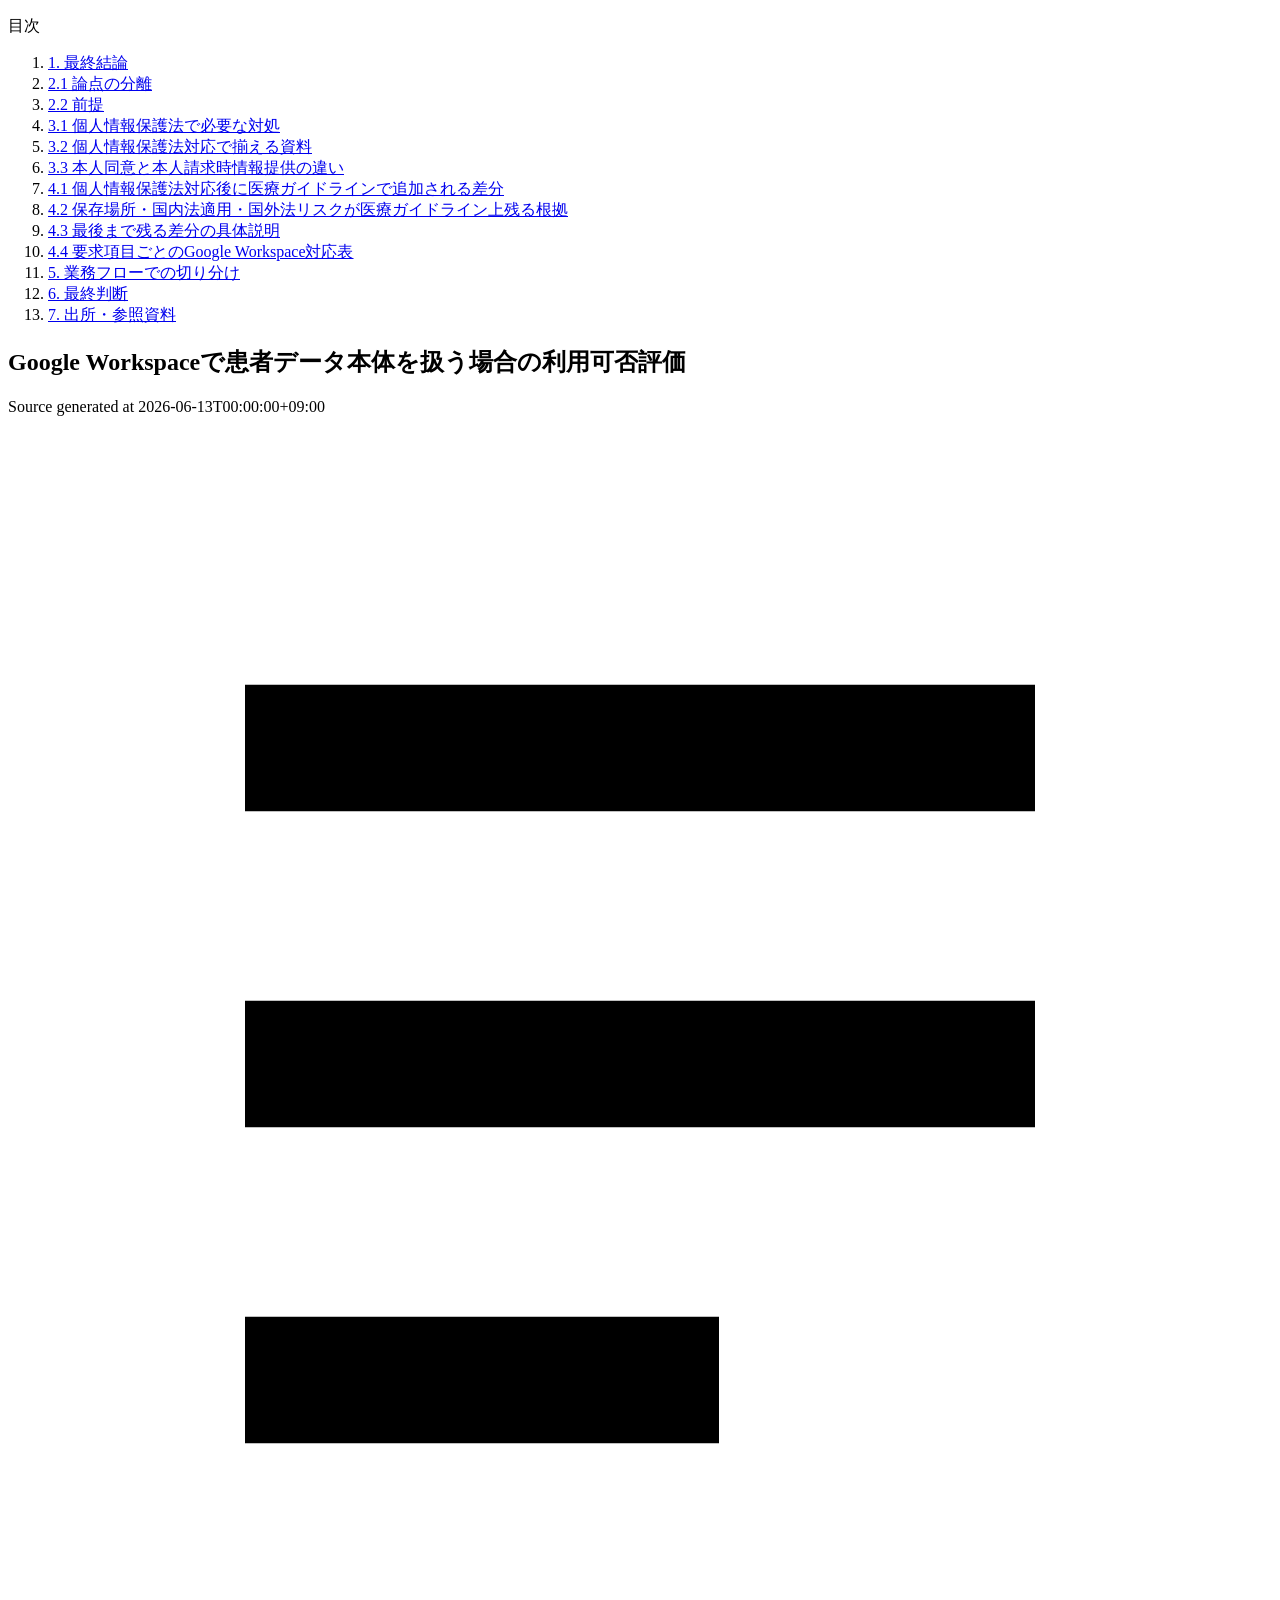
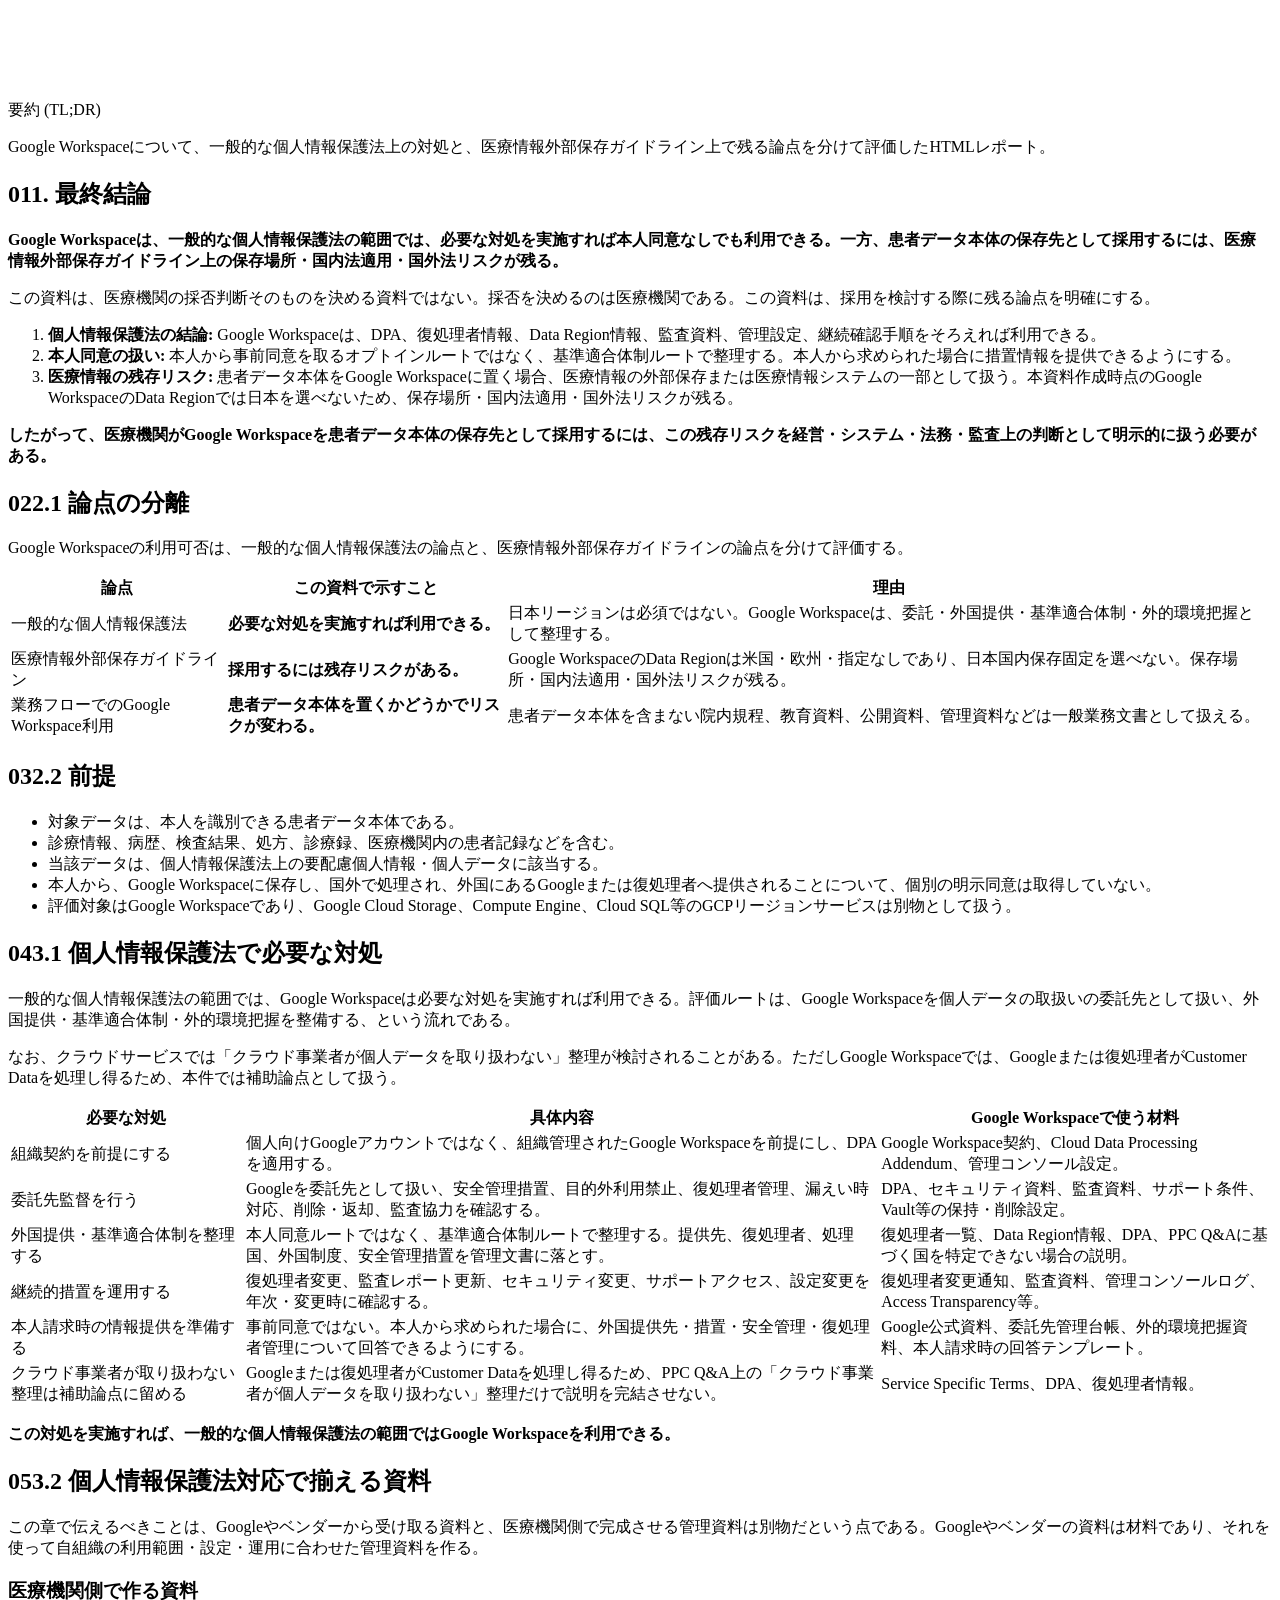
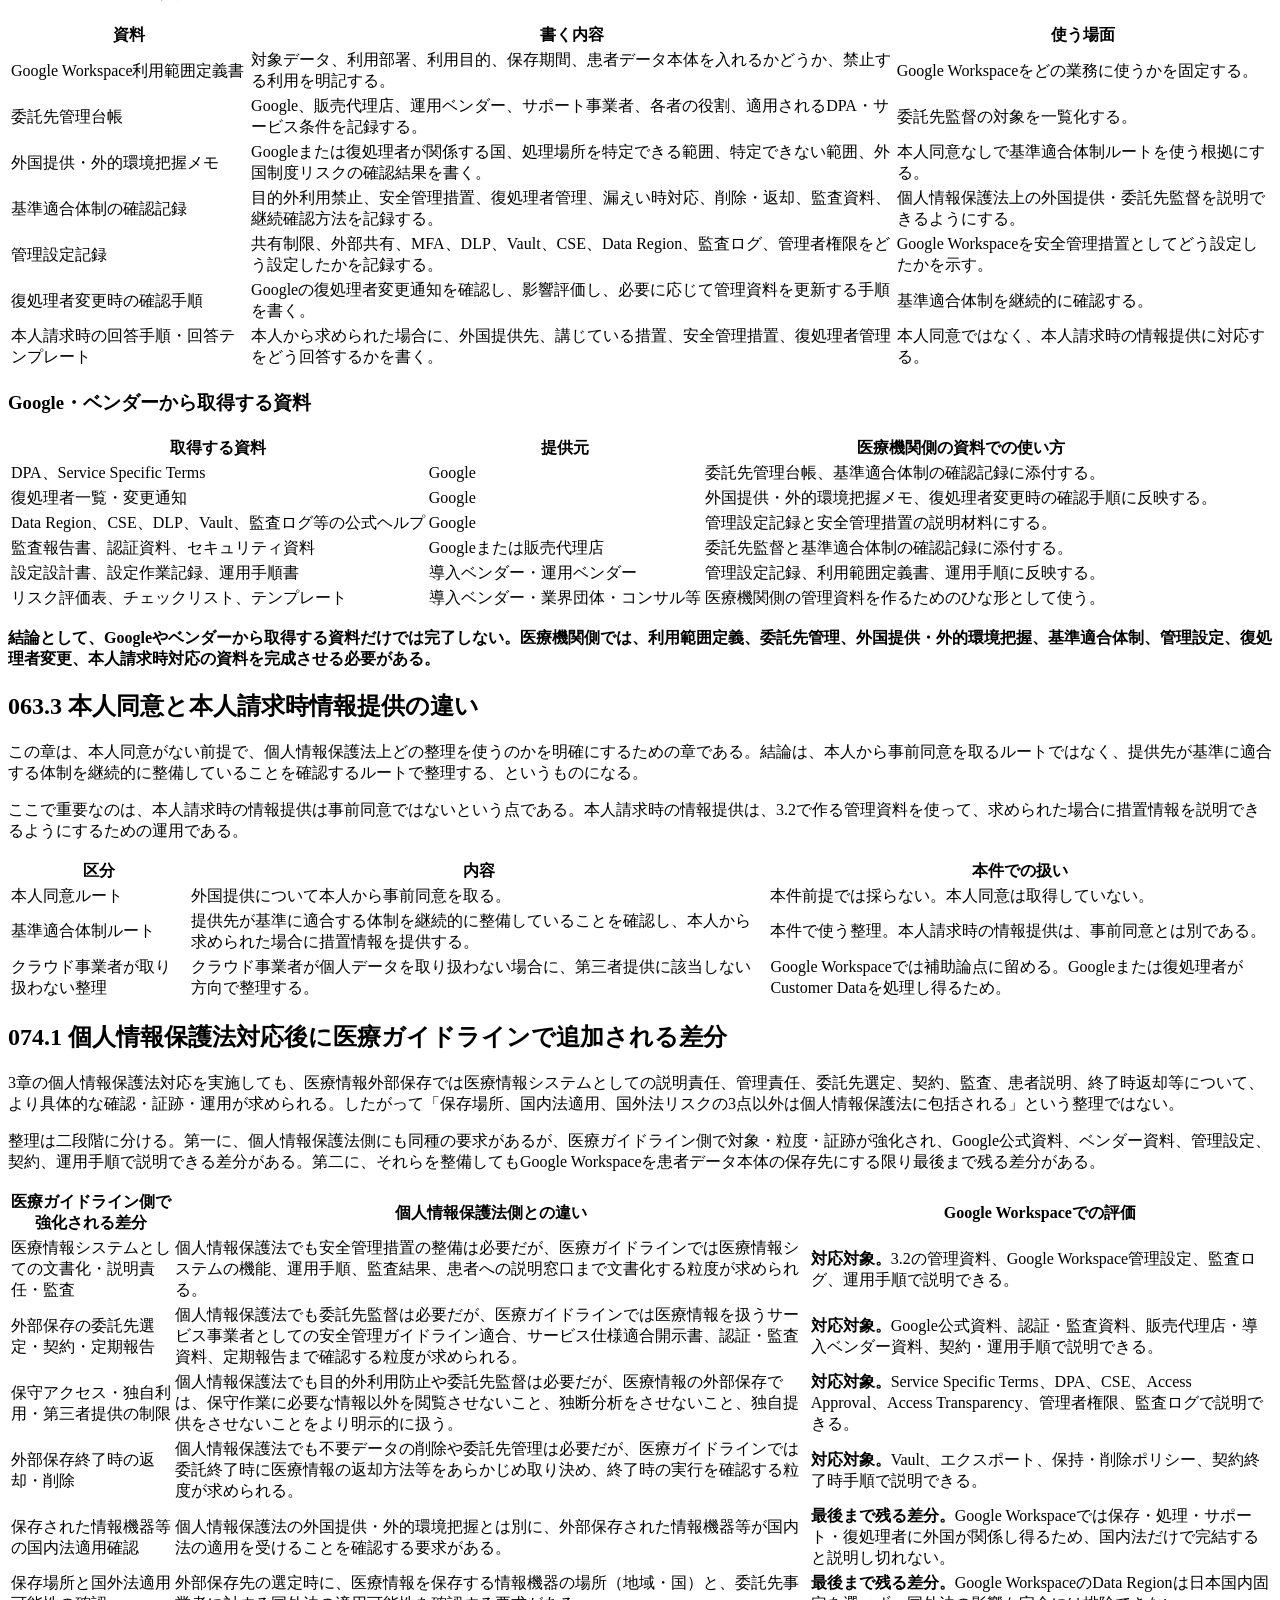
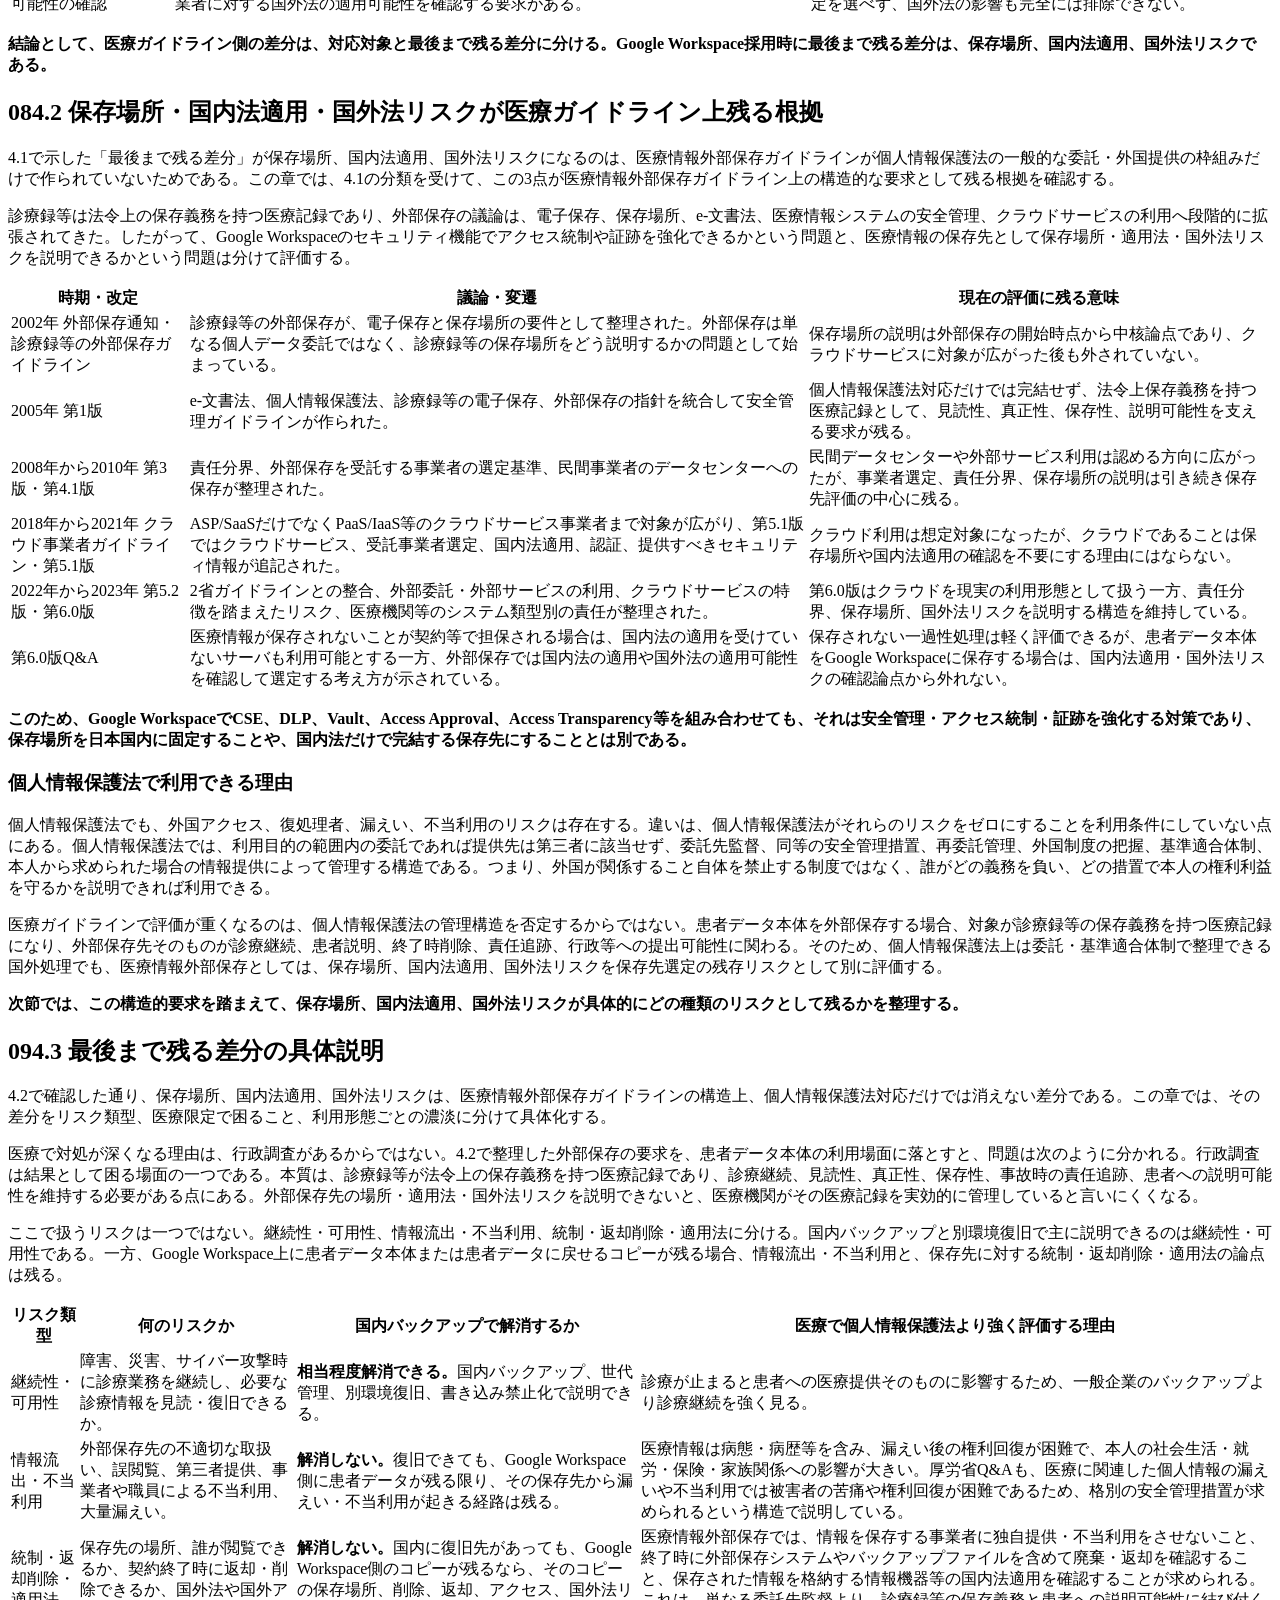
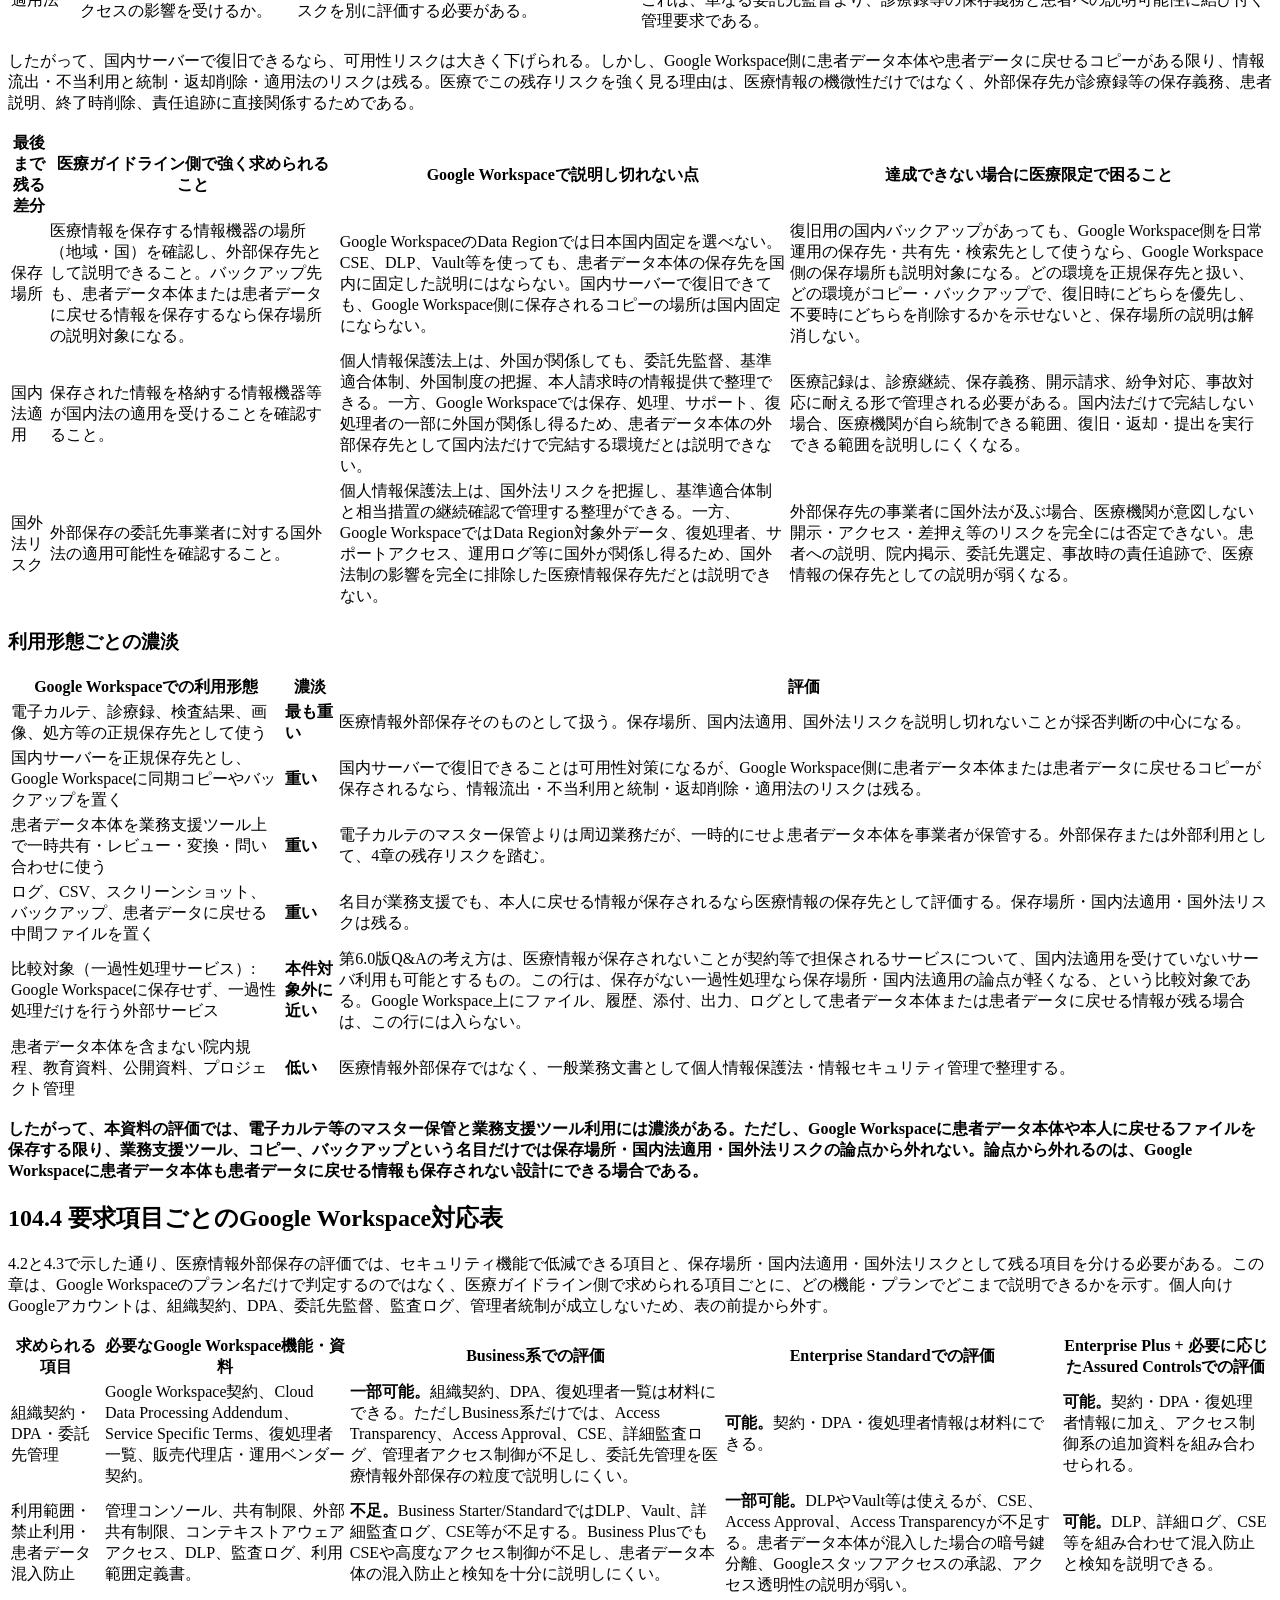
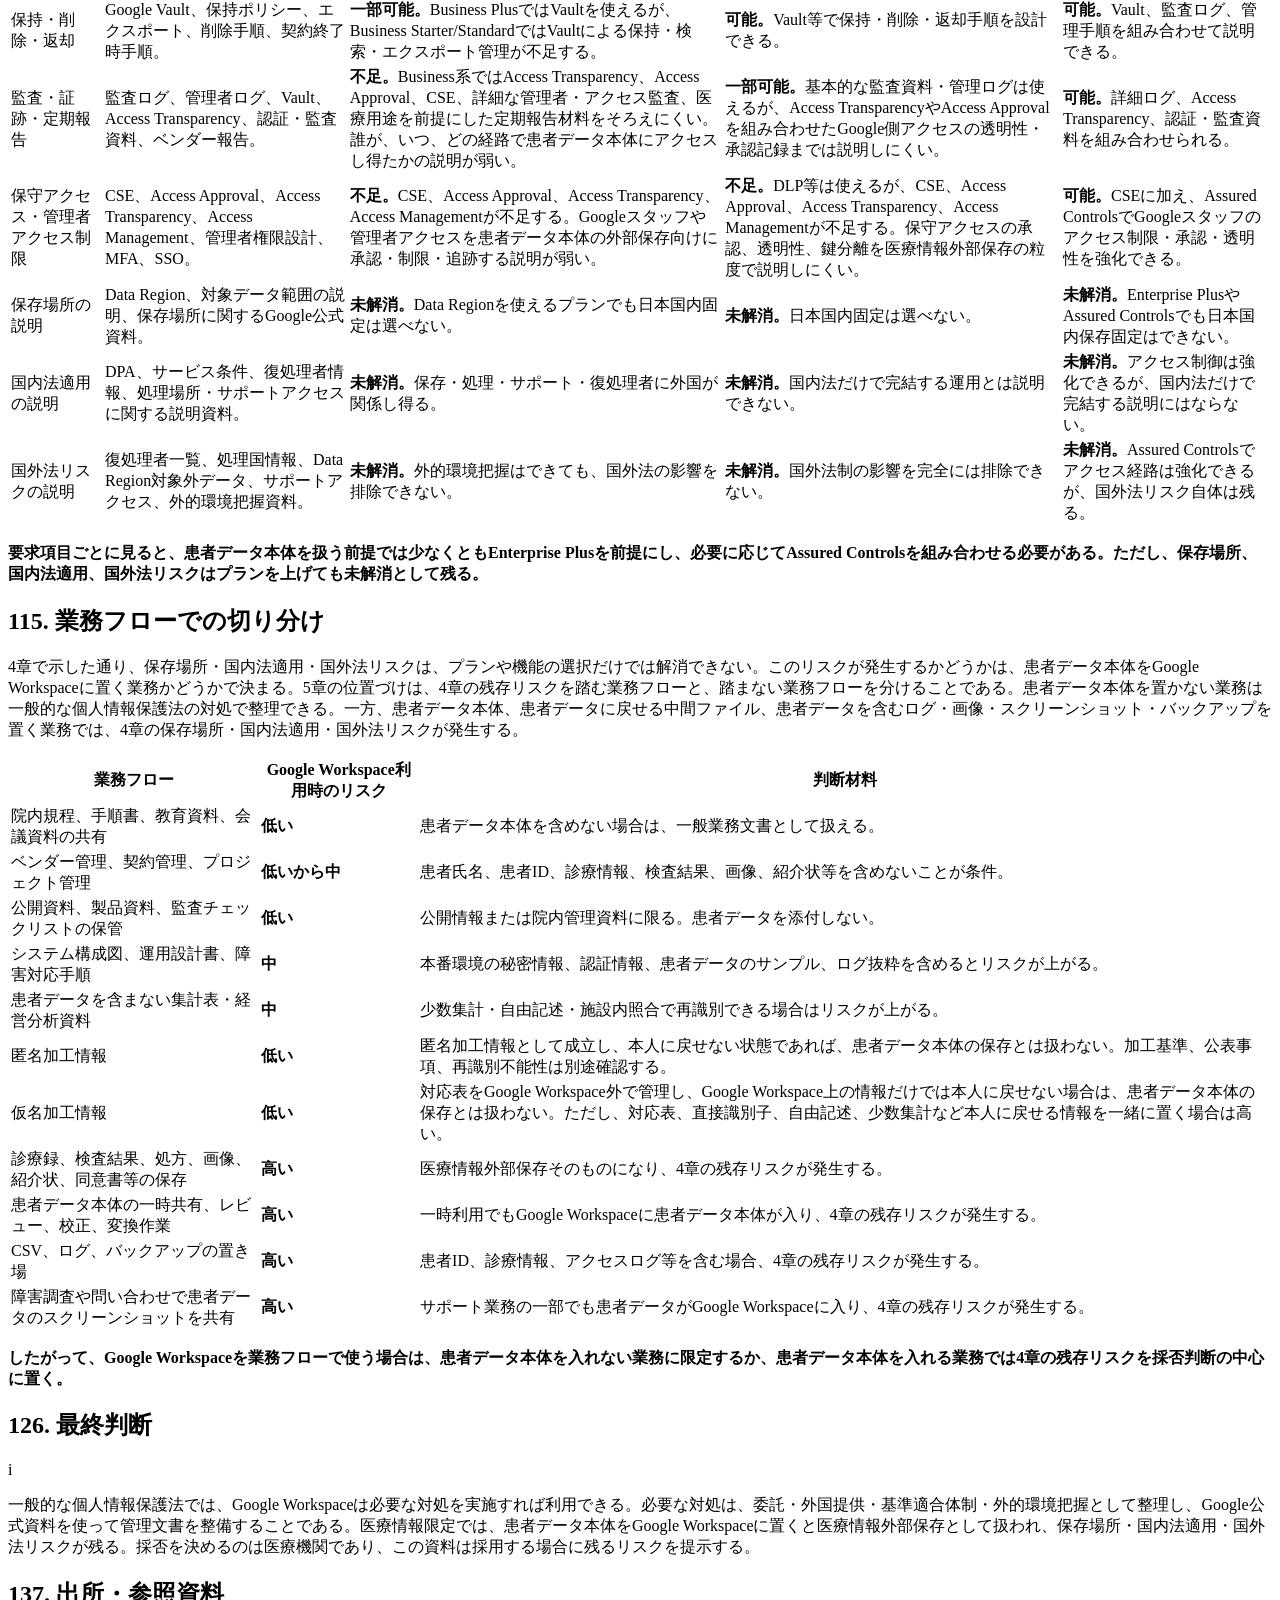
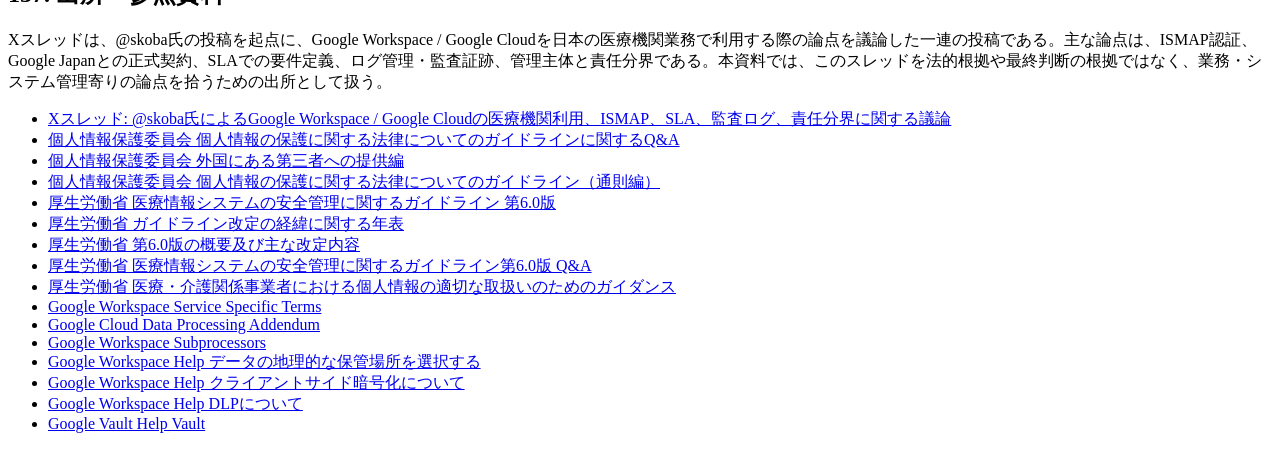
==== commit 03cb0a29: "🔧 公開レポートからレビューUIを除去" ====
--- a/2026-06-13-google-workspace-medical-data-report/index.html
+++ b/2026-06-13-google-workspace-medical-data-report/index.html
@@ -1,5 +1,5 @@
 <!doctype html>
-<html lang="ja" data-theme="light" data-density="compact">
+<html lang="ja" data-density="compact">
 <head>
   <meta charset="utf-8">
   <meta name="viewport" content="width=device-width, initial-scale=1">
@@ -16,30 +16,6 @@
 </head>
 <body>
   <div class="app" data-document-id="google-drive-medical-data-report">
-    <header class="topbar">
-      <div class="topbar-left">
-        <span class="brand-mark">
-          <span class="brand-glyph">RW</span>
-          <span class="brand-name">Reviewable HTML Workbench</span>
-        </span>
-      </div>
-      <div class="topbar-spacer"></div>
-      <div class="toolset">
-        <select class="chip-select" id="filterSelect" aria-label="レビューフィルタ">
-          <option value="all">すべて</option>
-          <option value="hide-resolved">未解決のみ</option>
-          <option value="only-open">未対応のみ</option>
-        </select>
-        <button class="btn ghost" id="focusToggle" type="button" title="最大化モード" aria-pressed="false">
-          <svg class="icon" viewBox="0 0 16 16" fill="none" stroke="currentColor" stroke-width="1.5" stroke-linecap="round" stroke-linejoin="round"><path d="M6 2H2v4M10 2h4v4M6 14H2v-4M10 14h4v-4"/></svg>
-          <span class="ft-label">最大化</span>
-        </button>
-        <button class="btn ghost" id="themeToggle" type="button" title="テーマ切替">
-          <svg class="icon" viewBox="0 0 16 16" fill="none" stroke="currentColor" stroke-width="1.5"><circle cx="8" cy="8" r="3.2"/><path d="M8 1v1.6M8 13.4V15M1 8h1.6M13.4 8H15M3 3l1.1 1.1M11.9 11.9 13 13M13 3l-1.1 1.1M4.1 11.9 3 13"/></svg>
-          <span class="tt-label">Dark</span>
-        </button>
-      </div>
-    </header>
     <main class="canvas" id="canvas">
       <div class="doc-shell">
         <div class="doc-grid">
@@ -63,9 +39,8 @@
           </aside>
           <article class="doc-main">
             <div class="paper">
-              <header class="doc-headrow document-header" id="document-header" data-review-block="document-header" data-block-type="header" data-review-required="false">
+              <header class="doc-headrow document-header" id="document-header">
                 <div class="doc-head-main">
-                  <p class="eyebrow">Reviewable HTML Workbench</p>
                   <h1 class="doc-title">Google Workspaceで患者データ本体を扱う場合の利用可否評価</h1>
                   
                 </div>
@@ -73,74 +48,66 @@
               
               
               <p class="doc-meta document-meta">Source generated at <time>2026-06-13T00:00:00+09:00</time></p>
-              <section class="summary"><div class="summary-h"><svg class="icon" viewBox="0 0 16 16" fill="none" stroke="currentColor" stroke-width="1.6"><path d="M3 4h10M3 8h10M3 12h6"/></svg>要約 (TL;DR)</div><p>Google Workspaceについて、一般的な個人情報保護法上の対処と、医療情報外部保存ガイドライン上で残る論点を分けて評価したレビュー用HTMLレポート。</p></section>
+              <section class="summary"><div class="summary-h"><svg class="icon" viewBox="0 0 16 16" fill="none" stroke="currentColor" stroke-width="1.6"><path d="M3 4h10M3 8h10M3 12h6"/></svg>要約 (TL;DR)</div><p>Google Workspaceについて、一般的な個人情報保護法上の対処と、医療情報外部保存ガイドライン上で残る論点を分けて評価したHTMLレポート。</p></section>
               <div class="prose document-content" id="content">
-<section class="review-block" id="final-conclusion" data-review-block="final-conclusion" data-block-type="html" data-review-required="true">
+<section class="content-block" id="final-conclusion">
 <h2><span class="sec-no">01</span>1. 最終結論</h2>
 <div class="block-content"><div class="decision-panel"><p class="lead"><strong>Google Workspaceは、一般的な個人情報保護法の範囲では、必要な対処を実施すれば本人同意なしでも利用できる。一方、患者データ本体の保存先として採用するには、医療情報外部保存ガイドライン上の保存場所・国内法適用・国外法リスクが残る。</strong></p><p>この資料は、医療機関の採否判断そのものを決める資料ではない。採否を決めるのは医療機関である。この資料は、採用を検討する際に残る論点を明確にする。</p><ol><li><strong>個人情報保護法の結論:</strong> Google Workspaceは、DPA、復処理者情報、Data Region情報、監査資料、管理設定、継続確認手順をそろえれば利用できる。</li><li><strong>本人同意の扱い:</strong> 本人から事前同意を取るオプトインルートではなく、基準適合体制ルートで整理する。本人から求められた場合に措置情報を提供できるようにする。</li><li><strong>医療情報の残存リスク:</strong> 患者データ本体をGoogle Workspaceに置く場合、医療情報の外部保存または医療情報システムの一部として扱う。本資料作成時点のGoogle WorkspaceのData Regionでは日本を選べないため、保存場所・国内法適用・国外法リスクが残る。</li></ol><p><strong>したがって、医療機関がGoogle Workspaceを患者データ本体の保存先として採用するには、この残存リスクを経営・システム・法務・監査上の判断として明示的に扱う必要がある。</strong></p></div></div>
 </section>
-<section class="review-block" id="issue-separation" data-review-block="issue-separation" data-block-type="html" data-review-required="true">
+<section class="content-block" id="issue-separation">
 <h2><span class="sec-no">02</span>2.1 論点の分離</h2>
 <div class="block-content"><p>Google Workspaceの利用可否は、一般的な個人情報保護法の論点と、医療情報外部保存ガイドラインの論点を分けて評価する。</p><table><thead><tr><th>論点</th><th>この資料で示すこと</th><th>理由</th></tr></thead><tbody><tr><td>一般的な個人情報保護法</td><td><strong>必要な対処を実施すれば利用できる。</strong></td><td>日本リージョンは必須ではない。Google Workspaceは、委託・外国提供・基準適合体制・外的環境把握として整理する。</td></tr><tr><td>医療情報外部保存ガイドライン</td><td><strong>採用するには残存リスクがある。</strong></td><td>Google WorkspaceのData Regionは米国・欧州・指定なしであり、日本国内保存固定を選べない。保存場所・国内法適用・国外法リスクが残る。</td></tr><tr><td>業務フローでのGoogle Workspace利用</td><td><strong>患者データ本体を置くかどうかでリスクが変わる。</strong></td><td>患者データ本体を含まない院内規程、教育資料、公開資料、管理資料などは一般業務文書として扱える。</td></tr></tbody></table></div>
 </section>
-<section class="review-block" id="scope" data-review-block="scope" data-block-type="html" data-review-required="true">
+<section class="content-block" id="scope">
 <h2><span class="sec-no">03</span>2.2 前提</h2>
 <div class="block-content"><ul><li>対象データは、本人を識別できる患者データ本体である。</li><li>診療情報、病歴、検査結果、処方、診療録、医療機関内の患者記録などを含む。</li><li>当該データは、個人情報保護法上の要配慮個人情報・個人データに該当する。</li><li>本人から、Google Workspaceに保存し、国外で処理され、外国にあるGoogleまたは復処理者へ提供されることについて、個別の明示同意は取得していない。</li><li>評価対象はGoogle Workspaceであり、Google Cloud Storage、Compute Engine、Cloud SQL等のGCPリージョンサービスは別物として扱う。</li></ul></div>
 </section>
-<section class="review-block" id="appi-required-actions" data-review-block="appi-required-actions" data-block-type="html" data-review-required="true">
+<section class="content-block" id="appi-required-actions">
 <h2><span class="sec-no">04</span>3.1 個人情報保護法で必要な対処</h2>
 <div class="block-content"><p>一般的な個人情報保護法の範囲では、Google Workspaceは必要な対処を実施すれば利用できる。評価ルートは、Google Workspaceを個人データの取扱いの委託先として扱い、外国提供・基準適合体制・外的環境把握を整備する、という流れである。</p><p>なお、クラウドサービスでは「クラウド事業者が個人データを取り扱わない」整理が検討されることがある。ただしGoogle Workspaceでは、Googleまたは復処理者がCustomer Dataを処理し得るため、本件では補助論点として扱う。</p><table><thead><tr><th>必要な対処</th><th>具体内容</th><th>Google Workspaceで使う材料</th></tr></thead><tbody><tr><td>組織契約を前提にする</td><td>個人向けGoogleアカウントではなく、組織管理されたGoogle Workspaceを前提にし、DPAを適用する。</td><td>Google Workspace契約、Cloud Data Processing Addendum、管理コンソール設定。</td></tr><tr><td>委託先監督を行う</td><td>Googleを委託先として扱い、安全管理措置、目的外利用禁止、復処理者管理、漏えい時対応、削除・返却、監査協力を確認する。</td><td>DPA、セキュリティ資料、監査資料、サポート条件、Vault等の保持・削除設定。</td></tr><tr><td>外国提供・基準適合体制を整理する</td><td>本人同意ルートではなく、基準適合体制ルートで整理する。提供先、復処理者、処理国、外国制度、安全管理措置を管理文書に落とす。</td><td>復処理者一覧、Data Region情報、DPA、PPC Q&amp;Aに基づく国を特定できない場合の説明。</td></tr><tr><td>継続的措置を運用する</td><td>復処理者変更、監査レポート更新、セキュリティ変更、サポートアクセス、設定変更を年次・変更時に確認する。</td><td>復処理者変更通知、監査資料、管理コンソールログ、Access Transparency等。</td></tr><tr><td>本人請求時の情報提供を準備する</td><td>事前同意ではない。本人から求められた場合に、外国提供先・措置・安全管理・復処理者管理について回答できるようにする。</td><td>Google公式資料、委託先管理台帳、外的環境把握資料、本人請求時の回答テンプレート。</td></tr><tr><td>クラウド事業者が取り扱わない整理は補助論点に留める</td><td>Googleまたは復処理者がCustomer Dataを処理し得るため、PPC Q&amp;A上の「クラウド事業者が個人データを取り扱わない」整理だけで説明を完結させない。</td><td>Service Specific Terms、DPA、復処理者情報。</td></tr></tbody></table><p><strong>この対処を実施すれば、一般的な個人情報保護法の範囲ではGoogle Workspaceを利用できる。</strong></p></div>
 </section>
-<section class="review-block" id="who-documents" data-review-block="who-documents" data-block-type="html" data-review-required="true">
+<section class="content-block" id="who-documents">
 <h2><span class="sec-no">05</span>3.2 個人情報保護法対応で揃える資料</h2>
 <div class="block-content"><p>この章で伝えるべきことは、Googleやベンダーから受け取る資料と、医療機関側で完成させる管理資料は別物だという点である。Googleやベンダーの資料は材料であり、それを使って自組織の利用範囲・設定・運用に合わせた管理資料を作る。</p><h3>医療機関側で作る資料</h3><table><thead><tr><th>資料</th><th>書く内容</th><th>使う場面</th></tr></thead><tbody><tr><td>Google Workspace利用範囲定義書</td><td>対象データ、利用部署、利用目的、保存期間、患者データ本体を入れるかどうか、禁止する利用を明記する。</td><td>Google Workspaceをどの業務に使うかを固定する。</td></tr><tr><td>委託先管理台帳</td><td>Google、販売代理店、運用ベンダー、サポート事業者、各者の役割、適用されるDPA・サービス条件を記録する。</td><td>委託先監督の対象を一覧化する。</td></tr><tr><td>外国提供・外的環境把握メモ</td><td>Googleまたは復処理者が関係する国、処理場所を特定できる範囲、特定できない範囲、外国制度リスクの確認結果を書く。</td><td>本人同意なしで基準適合体制ルートを使う根拠にする。</td></tr><tr><td>基準適合体制の確認記録</td><td>目的外利用禁止、安全管理措置、復処理者管理、漏えい時対応、削除・返却、監査資料、継続確認方法を記録する。</td><td>個人情報保護法上の外国提供・委託先監督を説明できるようにする。</td></tr><tr><td>管理設定記録</td><td>共有制限、外部共有、MFA、DLP、Vault、CSE、Data Region、監査ログ、管理者権限をどう設定したかを記録する。</td><td>Google Workspaceを安全管理措置としてどう設定したかを示す。</td></tr><tr><td>復処理者変更時の確認手順</td><td>Googleの復処理者変更通知を確認し、影響評価し、必要に応じて管理資料を更新する手順を書く。</td><td>基準適合体制を継続的に確認する。</td></tr><tr><td>本人請求時の回答手順・回答テンプレート</td><td>本人から求められた場合に、外国提供先、講じている措置、安全管理措置、復処理者管理をどう回答するかを書く。</td><td>本人同意ではなく、本人請求時の情報提供に対応する。</td></tr></tbody></table><h3>Google・ベンダーから取得する資料</h3><table><thead><tr><th>取得する資料</th><th>提供元</th><th>医療機関側の資料での使い方</th></tr></thead><tbody><tr><td>DPA、Service Specific Terms</td><td>Google</td><td>委託先管理台帳、基準適合体制の確認記録に添付する。</td></tr><tr><td>復処理者一覧・変更通知</td><td>Google</td><td>外国提供・外的環境把握メモ、復処理者変更時の確認手順に反映する。</td></tr><tr><td>Data Region、CSE、DLP、Vault、監査ログ等の公式ヘルプ</td><td>Google</td><td>管理設定記録と安全管理措置の説明材料にする。</td></tr><tr><td>監査報告書、認証資料、セキュリティ資料</td><td>Googleまたは販売代理店</td><td>委託先監督と基準適合体制の確認記録に添付する。</td></tr><tr><td>設定設計書、設定作業記録、運用手順書</td><td>導入ベンダー・運用ベンダー</td><td>管理設定記録、利用範囲定義書、運用手順に反映する。</td></tr><tr><td>リスク評価表、チェックリスト、テンプレート</td><td>導入ベンダー・業界団体・コンサル等</td><td>医療機関側の管理資料を作るためのひな形として使う。</td></tr></tbody></table><p><strong>結論として、Googleやベンダーから取得する資料だけでは完了しない。医療機関側では、利用範囲定義、委託先管理、外国提供・外的環境把握、基準適合体制、管理設定、復処理者変更、本人請求時対応の資料を完成させる必要がある。</strong></p></div>
 </section>
-<section class="review-block" id="consent-distinction" data-review-block="consent-distinction" data-block-type="html" data-review-required="true">
+<section class="content-block" id="consent-distinction">
 <h2><span class="sec-no">06</span>3.3 本人同意と本人請求時情報提供の違い</h2>
 <div class="block-content"><p>この章は、本人同意がない前提で、個人情報保護法上どの整理を使うのかを明確にするための章である。結論は、本人から事前同意を取るルートではなく、提供先が基準に適合する体制を継続的に整備していることを確認するルートで整理する、というものになる。</p><p>ここで重要なのは、本人請求時の情報提供は事前同意ではないという点である。本人請求時の情報提供は、3.2で作る管理資料を使って、求められた場合に措置情報を説明できるようにするための運用である。</p><table><thead><tr><th>区分</th><th>内容</th><th>本件での扱い</th></tr></thead><tbody><tr><td>本人同意ルート</td><td>外国提供について本人から事前同意を取る。</td><td>本件前提では採らない。本人同意は取得していない。</td></tr><tr><td>基準適合体制ルート</td><td>提供先が基準に適合する体制を継続的に整備していることを確認し、本人から求められた場合に措置情報を提供する。</td><td>本件で使う整理。本人請求時の情報提供は、事前同意とは別である。</td></tr><tr><td>クラウド事業者が取り扱わない整理</td><td>クラウド事業者が個人データを取り扱わない場合に、第三者提供に該当しない方向で整理する。</td><td>Google Workspaceでは補助論点に留める。Googleまたは復処理者がCustomer Dataを処理し得るため。</td></tr></tbody></table></div>
 </section>
-<section class="review-block" id="medical-remaining-issues" data-review-block="medical-remaining-issues" data-block-type="html" data-review-required="true">
+<section class="content-block" id="medical-remaining-issues">
 <h2><span class="sec-no">07</span>4.1 個人情報保護法対応後に医療ガイドラインで追加される差分</h2>
 <div class="block-content"><p>3章の個人情報保護法対応を実施しても、医療情報外部保存では医療情報システムとしての説明責任、管理責任、委託先選定、契約、監査、患者説明、終了時返却等について、より具体的な確認・証跡・運用が求められる。したがって「保存場所、国内法適用、国外法リスクの3点以外は個人情報保護法に包括される」という整理ではない。</p><p>整理は二段階に分ける。第一に、個人情報保護法側にも同種の要求があるが、医療ガイドライン側で対象・粒度・証跡が強化され、Google公式資料、ベンダー資料、管理設定、契約、運用手順で説明できる差分がある。第二に、それらを整備してもGoogle Workspaceを患者データ本体の保存先にする限り最後まで残る差分がある。</p><table><thead><tr><th>医療ガイドライン側で強化される差分</th><th>個人情報保護法側との違い</th><th>Google Workspaceでの評価</th></tr></thead><tbody><tr><td>医療情報システムとしての文書化・説明責任・監査</td><td>個人情報保護法でも安全管理措置の整備は必要だが、医療ガイドラインでは医療情報システムの機能、運用手順、監査結果、患者への説明窓口まで文書化する粒度が求められる。</td><td><strong>対応対象。</strong>3.2の管理資料、Google Workspace管理設定、監査ログ、運用手順で説明できる。</td></tr><tr><td>外部保存の委託先選定・契約・定期報告</td><td>個人情報保護法でも委託先監督は必要だが、医療ガイドラインでは医療情報を扱うサービス事業者としての安全管理ガイドライン適合、サービス仕様適合開示書、認証・監査資料、定期報告まで確認する粒度が求められる。</td><td><strong>対応対象。</strong>Google公式資料、認証・監査資料、販売代理店・導入ベンダー資料、契約・運用手順で説明できる。</td></tr><tr><td>保守アクセス・独自利用・第三者提供の制限</td><td>個人情報保護法でも目的外利用防止や委託先監督は必要だが、医療情報の外部保存では、保守作業に必要な情報以外を閲覧させないこと、独断分析をさせないこと、独自提供をさせないことをより明示的に扱う。</td><td><strong>対応対象。</strong>Service Specific Terms、DPA、CSE、Access Approval、Access Transparency、管理者権限、監査ログで説明できる。</td></tr><tr><td>外部保存終了時の返却・削除</td><td>個人情報保護法でも不要データの削除や委託先管理は必要だが、医療ガイドラインでは委託終了時に医療情報の返却方法等をあらかじめ取り決め、終了時の実行を確認する粒度が求められる。</td><td><strong>対応対象。</strong>Vault、エクスポート、保持・削除ポリシー、契約終了時手順で説明できる。</td></tr><tr><td>保存された情報機器等の国内法適用確認</td><td>個人情報保護法の外国提供・外的環境把握とは別に、外部保存された情報機器等が国内法の適用を受けることを確認する要求がある。</td><td><strong>最後まで残る差分。</strong>Google Workspaceでは保存・処理・サポート・復処理者に外国が関係し得るため、国内法だけで完結すると説明し切れない。</td></tr><tr><td>保存場所と国外法適用可能性の確認</td><td>外部保存先の選定時に、医療情報を保存する情報機器の場所（地域・国）と、委託先事業者に対する国外法の適用可能性を確認する要求がある。</td><td><strong>最後まで残る差分。</strong>Google WorkspaceのData Regionは日本国内固定を選べず、国外法の影響も完全には排除できない。</td></tr></tbody></table><p><strong>結論として、医療ガイドライン側の差分は、対応対象と最後まで残る差分に分ける。Google Workspace採用時に最後まで残る差分は、保存場所、国内法適用、国外法リスクである。</strong></p></div>
 </section>
-<section class="review-block" id="medical-guideline-history-rationale" data-review-block="medical-guideline-history-rationale" data-block-type="html" data-review-required="true">
+<section class="content-block" id="medical-guideline-history-rationale">
 <h2><span class="sec-no">08</span>4.2 保存場所・国内法適用・国外法リスクが医療ガイドライン上残る根拠</h2>
 <div class="block-content"><p>4.1で示した「最後まで残る差分」が保存場所、国内法適用、国外法リスクになるのは、医療情報外部保存ガイドラインが個人情報保護法の一般的な委託・外国提供の枠組みだけで作られていないためである。この章では、4.1の分類を受けて、この3点が医療情報外部保存ガイドライン上の構造的な要求として残る根拠を確認する。</p><p>診療録等は法令上の保存義務を持つ医療記録であり、外部保存の議論は、電子保存、保存場所、e-文書法、医療情報システムの安全管理、クラウドサービスの利用へ段階的に拡張されてきた。したがって、Google Workspaceのセキュリティ機能でアクセス統制や証跡を強化できるかという問題と、医療情報の保存先として保存場所・適用法・国外法リスクを説明できるかという問題は分けて評価する。</p><table><thead><tr><th>時期・改定</th><th>議論・変遷</th><th>現在の評価に残る意味</th></tr></thead><tbody><tr><td>2002年 外部保存通知・診療録等の外部保存ガイドライン</td><td>診療録等の外部保存が、電子保存と保存場所の要件として整理された。外部保存は単なる個人データ委託ではなく、診療録等の保存場所をどう説明するかの問題として始まっている。</td><td>保存場所の説明は外部保存の開始時点から中核論点であり、クラウドサービスに対象が広がった後も外されていない。</td></tr><tr><td>2005年 第1版</td><td>e-文書法、個人情報保護法、診療録等の電子保存、外部保存の指針を統合して安全管理ガイドラインが作られた。</td><td>個人情報保護法対応だけでは完結せず、法令上保存義務を持つ医療記録として、見読性、真正性、保存性、説明可能性を支える要求が残る。</td></tr><tr><td>2008年から2010年 第3版・第4.1版</td><td>責任分界、外部保存を受託する事業者の選定基準、民間事業者のデータセンターへの保存が整理された。</td><td>民間データセンターや外部サービス利用は認める方向に広がったが、事業者選定、責任分界、保存場所の説明は引き続き保存先評価の中心に残る。</td></tr><tr><td>2018年から2021年 クラウド事業者ガイドライン・第5.1版</td><td>ASP/SaaSだけでなくPaaS/IaaS等のクラウドサービス事業者まで対象が広がり、第5.1版ではクラウドサービス、受託事業者選定、国内法適用、認証、提供すべきセキュリティ情報が追記された。</td><td>クラウド利用は想定対象になったが、クラウドであることは保存場所や国内法適用の確認を不要にする理由にはならない。</td></tr><tr><td>2022年から2023年 第5.2版・第6.0版</td><td>2省ガイドラインとの整合、外部委託・外部サービスの利用、クラウドサービスの特徴を踏まえたリスク、医療機関等のシステム類型別の責任が整理された。</td><td>第6.0版はクラウドを現実の利用形態として扱う一方、責任分界、保存場所、国外法リスクを説明する構造を維持している。</td></tr><tr><td>第6.0版Q&amp;A</td><td>医療情報が保存されないことが契約等で担保される場合は、国内法の適用を受けていないサーバも利用可能とする一方、外部保存では国内法の適用や国外法の適用可能性を確認して選定する考え方が示されている。</td><td>保存されない一過性処理は軽く評価できるが、患者データ本体をGoogle Workspaceに保存する場合は、国内法適用・国外法リスクの確認論点から外れない。</td></tr></tbody></table><p><strong>このため、Google WorkspaceでCSE、DLP、Vault、Access Approval、Access Transparency等を組み合わせても、それは安全管理・アクセス統制・証跡を強化する対策であり、保存場所を日本国内に固定することや、国内法だけで完結する保存先にすることとは別である。</strong></p><h3>個人情報保護法で利用できる理由</h3><p>個人情報保護法でも、外国アクセス、復処理者、漏えい、不当利用のリスクは存在する。違いは、個人情報保護法がそれらのリスクをゼロにすることを利用条件にしていない点にある。個人情報保護法では、利用目的の範囲内の委託であれば提供先は第三者に該当せず、委託先監督、同等の安全管理措置、再委託管理、外国制度の把握、基準適合体制、本人から求められた場合の情報提供によって管理する構造である。つまり、外国が関係すること自体を禁止する制度ではなく、誰がどの義務を負い、どの措置で本人の権利利益を守るかを説明できれば利用できる。</p><p>医療ガイドラインで評価が重くなるのは、個人情報保護法の管理構造を否定するからではない。患者データ本体を外部保存する場合、対象が診療録等の保存義務を持つ医療記録になり、外部保存先そのものが診療継続、患者説明、終了時削除、責任追跡、行政等への提出可能性に関わる。そのため、個人情報保護法上は委託・基準適合体制で整理できる国外処理でも、医療情報外部保存としては、保存場所、国内法適用、国外法リスクを保存先選定の残存リスクとして別に評価する。</p><p><strong>次節では、この構造的要求を踏まえて、保存場所、国内法適用、国外法リスクが具体的にどの種類のリスクとして残るかを整理する。</strong></p></div>
 </section>
-<section class="review-block" id="medical-risk-details" data-review-block="medical-risk-details" data-block-type="html" data-review-required="true">
+<section class="content-block" id="medical-risk-details">
 <h2><span class="sec-no">09</span>4.3 最後まで残る差分の具体説明</h2>
 <div class="block-content"><p>4.2で確認した通り、保存場所、国内法適用、国外法リスクは、医療情報外部保存ガイドラインの構造上、個人情報保護法対応だけでは消えない差分である。この章では、その差分をリスク類型、医療限定で困ること、利用形態ごとの濃淡に分けて具体化する。</p><p>医療で対処が深くなる理由は、行政調査があるからではない。4.2で整理した外部保存の要求を、患者データ本体の利用場面に落とすと、問題は次のように分かれる。行政調査は結果として困る場面の一つである。本質は、診療録等が法令上の保存義務を持つ医療記録であり、診療継続、見読性、真正性、保存性、事故時の責任追跡、患者への説明可能性を維持する必要がある点にある。外部保存先の場所・適用法・国外法リスクを説明できないと、医療機関がその医療記録を実効的に管理していると言いにくくなる。</p><p>ここで扱うリスクは一つではない。継続性・可用性、情報流出・不当利用、統制・返却削除・適用法に分ける。国内バックアップと別環境復旧で主に説明できるのは継続性・可用性である。一方、Google Workspace上に患者データ本体または患者データに戻せるコピーが残る場合、情報流出・不当利用と、保存先に対する統制・返却削除・適用法の論点は残る。</p><table><thead><tr><th>リスク類型</th><th>何のリスクか</th><th>国内バックアップで解消するか</th><th>医療で個人情報保護法より強く評価する理由</th></tr></thead><tbody><tr><td>継続性・可用性</td><td>障害、災害、サイバー攻撃時に診療業務を継続し、必要な診療情報を見読・復旧できるか。</td><td><strong>相当程度解消できる。</strong>国内バックアップ、世代管理、別環境復旧、書き込み禁止化で説明できる。</td><td>診療が止まると患者への医療提供そのものに影響するため、一般企業のバックアップより診療継続を強く見る。</td></tr><tr><td>情報流出・不当利用</td><td>外部保存先の不適切な取扱い、誤閲覧、第三者提供、事業者や職員による不当利用、大量漏えい。</td><td><strong>解消しない。</strong>復旧できても、Google Workspace側に患者データが残る限り、その保存先から漏えい・不当利用が起きる経路は残る。</td><td>医療情報は病態・病歴等を含み、漏えい後の権利回復が困難で、本人の社会生活・就労・保険・家族関係への影響が大きい。厚労省Q&amp;Aも、医療に関連した個人情報の漏えいや不当利用では被害者の苦痛や権利回復が困難であるため、格別の安全管理措置が求められるという構造で説明している。</td></tr><tr><td>統制・返却削除・適用法</td><td>保存先の場所、誰が閲覧できるか、契約終了時に返却・削除できるか、国外法や国外アクセスの影響を受けるか。</td><td><strong>解消しない。</strong>国内に復旧先があっても、Google Workspace側のコピーが残るなら、そのコピーの保存場所、削除、返却、アクセス、国外法リスクを別に評価する必要がある。</td><td>医療情報外部保存では、情報を保存する事業者に独自提供・不当利用をさせないこと、終了時に外部保存システムやバックアップファイルを含めて廃棄・返却を確認すること、保存された情報を格納する情報機器等の国内法適用を確認することが求められる。これは、単なる委託先監督より、診療録等の保存義務と患者への説明可能性に結び付く管理要求である。</td></tr></tbody></table><p>したがって、国内サーバーで復旧できるなら、可用性リスクは大きく下げられる。しかし、Google Workspace側に患者データ本体や患者データに戻せるコピーがある限り、情報流出・不当利用と統制・返却削除・適用法のリスクは残る。医療でこの残存リスクを強く見る理由は、医療情報の機微性だけではなく、外部保存先が診療録等の保存義務、患者説明、終了時削除、責任追跡に直接関係するためである。</p><table><thead><tr><th>最後まで残る差分</th><th>医療ガイドライン側で強く求められること</th><th>Google Workspaceで説明し切れない点</th><th>達成できない場合に医療限定で困ること</th></tr></thead><tbody><tr><td>保存場所</td><td>医療情報を保存する情報機器の場所（地域・国）を確認し、外部保存先として説明できること。バックアップ先も、患者データ本体または患者データに戻せる情報を保存するなら保存場所の説明対象になる。</td><td>Google WorkspaceのData Regionでは日本国内固定を選べない。CSE、DLP、Vault等を使っても、患者データ本体の保存先を国内に固定した説明にはならない。国内サーバーで復旧できても、Google Workspace側に保存されるコピーの場所は国内固定にならない。</td><td>復旧用の国内バックアップがあっても、Google Workspace側を日常運用の保存先・共有先・検索先として使うなら、Google Workspace側の保存場所も説明対象になる。どの環境を正規保存先と扱い、どの環境がコピー・バックアップで、復旧時にどちらを優先し、不要時にどちらを削除するかを示せないと、保存場所の説明は解消しない。</td></tr><tr><td>国内法適用</td><td>保存された情報を格納する情報機器等が国内法の適用を受けることを確認すること。</td><td>個人情報保護法上は、外国が関係しても、委託先監督、基準適合体制、外国制度の把握、本人請求時の情報提供で整理できる。一方、Google Workspaceでは保存、処理、サポート、復処理者の一部に外国が関係し得るため、患者データ本体の外部保存先として国内法だけで完結する環境だとは説明できない。</td><td>医療記録は、診療継続、保存義務、開示請求、紛争対応、事故対応に耐える形で管理される必要がある。国内法だけで完結しない場合、医療機関が自ら統制できる範囲、復旧・返却・提出を実行できる範囲を説明しにくくなる。</td></tr><tr><td>国外法リスク</td><td>外部保存の委託先事業者に対する国外法の適用可能性を確認すること。</td><td>個人情報保護法上は、国外法リスクを把握し、基準適合体制と相当措置の継続確認で管理する整理ができる。一方、Google WorkspaceではData Region対象外データ、復処理者、サポートアクセス、運用ログ等に国外が関係し得るため、国外法制の影響を完全に排除した医療情報保存先だとは説明できない。</td><td>外部保存先の事業者に国外法が及ぶ場合、医療機関が意図しない開示・アクセス・差押え等のリスクを完全には否定できない。患者への説明、院内掲示、委託先選定、事故時の責任追跡で、医療情報の保存先としての説明が弱くなる。</td></tr></tbody></table><h3>利用形態ごとの濃淡</h3><table><thead><tr><th>Google Workspaceでの利用形態</th><th>濃淡</th><th>評価</th></tr></thead><tbody><tr><td>電子カルテ、診療録、検査結果、画像、処方等の正規保存先として使う</td><td><strong>最も重い</strong></td><td>医療情報外部保存そのものとして扱う。保存場所、国内法適用、国外法リスクを説明し切れないことが採否判断の中心になる。</td></tr><tr><td>国内サーバーを正規保存先とし、Google Workspaceに同期コピーやバックアップを置く</td><td><strong>重い</strong></td><td>国内サーバーで復旧できることは可用性対策になるが、Google Workspace側に患者データ本体または患者データに戻せるコピーが保存されるなら、情報流出・不当利用と統制・返却削除・適用法のリスクは残る。</td></tr><tr><td>患者データ本体を業務支援ツール上で一時共有・レビュー・変換・問い合わせに使う</td><td><strong>重い</strong></td><td>電子カルテのマスター保管よりは周辺業務だが、一時的にせよ患者データ本体を事業者が保管する。外部保存または外部利用として、4章の残存リスクを踏む。</td></tr><tr><td>ログ、CSV、スクリーンショット、バックアップ、患者データに戻せる中間ファイルを置く</td><td><strong>重い</strong></td><td>名目が業務支援でも、本人に戻せる情報が保存されるなら医療情報の保存先として評価する。保存場所・国内法適用・国外法リスクは残る。</td></tr><tr><td>比較対象（一過性処理サービス）: Google Workspaceに保存せず、一過性処理だけを行う外部サービス</td><td><strong>本件対象外に近い</strong></td><td>第6.0版Q&amp;Aの考え方は、医療情報が保存されないことが契約等で担保されるサービスについて、国内法適用を受けていないサーバ利用も可能とするもの。この行は、保存がない一過性処理なら保存場所・国内法適用の論点が軽くなる、という比較対象である。Google Workspace上にファイル、履歴、添付、出力、ログとして患者データ本体または患者データに戻せる情報が残る場合は、この行には入らない。</td></tr><tr><td>患者データ本体を含まない院内規程、教育資料、公開資料、プロジェクト管理</td><td><strong>低い</strong></td><td>医療情報外部保存ではなく、一般業務文書として個人情報保護法・情報セキュリティ管理で整理する。</td></tr></tbody></table><p><strong>したがって、本資料の評価では、電子カルテ等のマスター保管と業務支援ツール利用には濃淡がある。ただし、Google Workspaceに患者データ本体や本人に戻せるファイルを保存する限り、業務支援ツール、コピー、バックアップという名目だけでは保存場所・国内法適用・国外法リスクの論点から外れない。論点から外れるのは、Google Workspaceに患者データ本体も患者データに戻せる情報も保存されない設計にできる場合である。</strong></p></div>
 </section>
-<section class="review-block" id="plan-assessment" data-review-block="plan-assessment" data-block-type="html" data-review-required="true">
+<section class="content-block" id="plan-assessment">
 <h2><span class="sec-no">10</span>4.4 要求項目ごとのGoogle Workspace対応表</h2>
 <div class="block-content"><p>4.2と4.3で示した通り、医療情報外部保存の評価では、セキュリティ機能で低減できる項目と、保存場所・国内法適用・国外法リスクとして残る項目を分ける必要がある。この章は、Google Workspaceのプラン名だけで判定するのではなく、医療ガイドライン側で求められる項目ごとに、どの機能・プランでどこまで説明できるかを示す。個人向けGoogleアカウントは、組織契約、DPA、委託先監督、監査ログ、管理者統制が成立しないため、表の前提から外す。</p><table><thead><tr><th>求められる項目</th><th>必要なGoogle Workspace機能・資料</th><th>Business系での評価</th><th>Enterprise Standardでの評価</th><th>Enterprise Plus + 必要に応じたAssured Controlsでの評価</th></tr></thead><tbody><tr><td>組織契約・DPA・委託先管理</td><td>Google Workspace契約、Cloud Data Processing Addendum、Service Specific Terms、復処理者一覧、販売代理店・運用ベンダー契約。</td><td><strong>一部可能。</strong>組織契約、DPA、復処理者一覧は材料にできる。ただしBusiness系だけでは、Access Transparency、Access Approval、CSE、詳細監査ログ、管理者アクセス制御が不足し、委託先管理を医療情報外部保存の粒度で説明しにくい。</td><td><strong>可能。</strong>契約・DPA・復処理者情報は材料にできる。</td><td><strong>可能。</strong>契約・DPA・復処理者情報に加え、アクセス制御系の追加資料を組み合わせられる。</td></tr><tr><td>利用範囲・禁止利用・患者データ混入防止</td><td>管理コンソール、共有制限、外部共有制限、コンテキストアウェアアクセス、DLP、監査ログ、利用範囲定義書。</td><td><strong>不足。</strong>Business Starter/StandardではDLP、Vault、詳細監査ログ、CSE等が不足する。Business PlusでもCSEや高度なアクセス制御が不足し、患者データ本体の混入防止と検知を十分に説明しにくい。</td><td><strong>一部可能。</strong>DLPやVault等は使えるが、CSE、Access Approval、Access Transparencyが不足する。患者データ本体が混入した場合の暗号鍵分離、Googleスタッフアクセスの承認、アクセス透明性の説明が弱い。</td><td><strong>可能。</strong>DLP、詳細ログ、CSE等を組み合わせて混入防止と検知を説明できる。</td></tr><tr><td>保持・削除・返却</td><td>Google Vault、保持ポリシー、エクスポート、削除手順、契約終了時手順。</td><td><strong>一部可能。</strong>Business PlusではVaultを使えるが、Business Starter/StandardではVaultによる保持・検索・エクスポート管理が不足する。</td><td><strong>可能。</strong>Vault等で保持・削除・返却手順を設計できる。</td><td><strong>可能。</strong>Vault、監査ログ、管理手順を組み合わせて説明できる。</td></tr><tr><td>監査・証跡・定期報告</td><td>監査ログ、管理者ログ、Vault、Access Transparency、認証・監査資料、ベンダー報告。</td><td><strong>不足。</strong>Business系ではAccess Transparency、Access Approval、CSE、詳細な管理者・アクセス監査、医療用途を前提にした定期報告材料をそろえにくい。誰が、いつ、どの経路で患者データ本体にアクセスし得たかの説明が弱い。</td><td><strong>一部可能。</strong>基本的な監査資料・管理ログは使えるが、Access TransparencyやAccess Approvalを組み合わせたGoogle側アクセスの透明性・承認記録までは説明しにくい。</td><td><strong>可能。</strong>詳細ログ、Access Transparency、認証・監査資料を組み合わせられる。</td></tr><tr><td>保守アクセス・管理者アクセス制限</td><td>CSE、Access Approval、Access Transparency、Access Management、管理者権限設計、MFA、SSO。</td><td><strong>不足。</strong>CSE、Access Approval、Access Transparency、Access Managementが不足する。Googleスタッフや管理者アクセスを患者データ本体の外部保存向けに承認・制限・追跡する説明が弱い。</td><td><strong>不足。</strong>DLP等は使えるが、CSE、Access Approval、Access Transparency、Access Managementが不足する。保守アクセスの承認、透明性、鍵分離を医療情報外部保存の粒度で説明しにくい。</td><td><strong>可能。</strong>CSEに加え、Assured ControlsでGoogleスタッフのアクセス制限・承認・透明性を強化できる。</td></tr><tr><td>保存場所の説明</td><td>Data Region、対象データ範囲の説明、保存場所に関するGoogle公式資料。</td><td><strong>未解消。</strong>Data Regionを使えるプランでも日本国内固定は選べない。</td><td><strong>未解消。</strong>日本国内固定は選べない。</td><td><strong>未解消。</strong>Enterprise PlusやAssured Controlsでも日本国内保存固定はできない。</td></tr><tr><td>国内法適用の説明</td><td>DPA、サービス条件、復処理者情報、処理場所・サポートアクセスに関する説明資料。</td><td><strong>未解消。</strong>保存・処理・サポート・復処理者に外国が関係し得る。</td><td><strong>未解消。</strong>国内法だけで完結する運用とは説明できない。</td><td><strong>未解消。</strong>アクセス制御は強化できるが、国内法だけで完結する説明にはならない。</td></tr><tr><td>国外法リスクの説明</td><td>復処理者一覧、処理国情報、Data Region対象外データ、サポートアクセス、外的環境把握資料。</td><td><strong>未解消。</strong>外的環境把握はできても、国外法の影響を排除できない。</td><td><strong>未解消。</strong>国外法制の影響を完全には排除できない。</td><td><strong>未解消。</strong>Assured Controlsでアクセス経路は強化できるが、国外法リスク自体は残る。</td></tr></tbody></table><p><strong>要求項目ごとに見ると、患者データ本体を扱う前提では少なくともEnterprise Plusを前提にし、必要に応じてAssured Controlsを組み合わせる必要がある。ただし、保存場所、国内法適用、国外法リスクはプランを上げても未解消として残る。</strong></p></div>
 </section>
-<section class="review-block" id="allowed-scope" data-review-block="allowed-scope" data-block-type="html" data-review-required="true">
+<section class="content-block" id="allowed-scope">
 <h2><span class="sec-no">11</span>5. 業務フローでの切り分け</h2>
 <div class="block-content"><p>4章で示した通り、保存場所・国内法適用・国外法リスクは、プランや機能の選択だけでは解消できない。このリスクが発生するかどうかは、患者データ本体をGoogle Workspaceに置く業務かどうかで決まる。5章の位置づけは、4章の残存リスクを踏む業務フローと、踏まない業務フローを分けることである。患者データ本体を置かない業務は一般的な個人情報保護法の対処で整理できる。一方、患者データ本体、患者データに戻せる中間ファイル、患者データを含むログ・画像・スクリーンショット・バックアップを置く業務では、4章の保存場所・国内法適用・国外法リスクが発生する。</p><table><thead><tr><th>業務フロー</th><th>Google Workspace利用時のリスク</th><th>判断材料</th></tr></thead><tbody><tr><td>院内規程、手順書、教育資料、会議資料の共有</td><td><strong>低い</strong></td><td>患者データ本体を含めない場合は、一般業務文書として扱える。</td></tr><tr><td>ベンダー管理、契約管理、プロジェクト管理</td><td><strong>低いから中</strong></td><td>患者氏名、患者ID、診療情報、検査結果、画像、紹介状等を含めないことが条件。</td></tr><tr><td>公開資料、製品資料、監査チェックリストの保管</td><td><strong>低い</strong></td><td>公開情報または院内管理資料に限る。患者データを添付しない。</td></tr><tr><td>システム構成図、運用設計書、障害対応手順</td><td><strong>中</strong></td><td>本番環境の秘密情報、認証情報、患者データのサンプル、ログ抜粋を含めるとリスクが上がる。</td></tr><tr><td>患者データを含まない集計表・経営分析資料</td><td><strong>中</strong></td><td>少数集計・自由記述・施設内照合で再識別できる場合はリスクが上がる。</td></tr><tr><td>匿名加工情報</td><td><strong>低い</strong></td><td>匿名加工情報として成立し、本人に戻せない状態であれば、患者データ本体の保存とは扱わない。加工基準、公表事項、再識別不能性は別途確認する。</td></tr><tr><td>仮名加工情報</td><td><strong>低い</strong></td><td>対応表をGoogle Workspace外で管理し、Google Workspace上の情報だけでは本人に戻せない場合は、患者データ本体の保存とは扱わない。ただし、対応表、直接識別子、自由記述、少数集計など本人に戻せる情報を一緒に置く場合は高い。</td></tr><tr><td>診療録、検査結果、処方、画像、紹介状、同意書等の保存</td><td><strong>高い</strong></td><td>医療情報外部保存そのものになり、4章の残存リスクが発生する。</td></tr><tr><td>患者データ本体の一時共有、レビュー、校正、変換作業</td><td><strong>高い</strong></td><td>一時利用でもGoogle Workspaceに患者データ本体が入り、4章の残存リスクが発生する。</td></tr><tr><td>CSV、ログ、バックアップの置き場</td><td><strong>高い</strong></td><td>患者ID、診療情報、アクセスログ等を含む場合、4章の残存リスクが発生する。</td></tr><tr><td>障害調査や問い合わせで患者データのスクリーンショットを共有</td><td><strong>高い</strong></td><td>サポート業務の一部でも患者データがGoogle Workspaceに入り、4章の残存リスクが発生する。</td></tr></tbody></table><p><strong>したがって、Google Workspaceを業務フローで使う場合は、患者データ本体を入れない業務に限定するか、患者データ本体を入れる業務では4章の残存リスクを採否判断の中心に置く。</strong></p></div>
 </section>
-<section class="review-block" id="final-decision" data-review-block="final-decision" data-block-type="callout" data-review-required="true">
+<section class="content-block" id="final-decision">
 <h2><span class="sec-no">12</span>6. 最終判断</h2>
 <div class="callout info"><div class="co-ico">i</div><div><div class="co-body"><p>一般的な個人情報保護法では、Google Workspaceは必要な対処を実施すれば利用できる。必要な対処は、委託・外国提供・基準適合体制・外的環境把握として整理し、Google公式資料を使って管理文書を整備することである。医療情報限定では、患者データ本体をGoogle Workspaceに置くと医療情報外部保存として扱われ、保存場所・国内法適用・国外法リスクが残る。採否を決めるのは医療機関であり、この資料は採用する場合に残るリスクを提示する。</p></div></div></div>
 </section>
-<section class="review-block" id="sources" data-review-block="sources" data-block-type="html" data-review-required="true">
+<section class="content-block" id="sources">
 <h2><span class="sec-no">13</span>7. 出所・参照資料</h2>
 <div class="block-content"><p>Xスレッドは、@skoba氏の投稿を起点に、Google Workspace / Google Cloudを日本の医療機関業務で利用する際の論点を議論した一連の投稿である。主な論点は、ISMAP認証、Google Japanとの正式契約、SLAでの要件定義、ログ管理・監査証跡、管理主体と責任分界である。本資料では、このスレッドを法的根拠や最終判断の根拠ではなく、業務・システム管理寄りの論点を拾うための出所として扱う。</p><ul><li><a href="https://x.com/skoba/status/2065654648762204514">Xスレッド: @skoba氏によるGoogle Workspace / Google Cloudの医療機関利用、ISMAP、SLA、監査ログ、責任分界に関する議論</a></li><li><a href="https://www.ppc.go.jp/personalinfo/faq/APPI_QA/">個人情報保護委員会 個人情報の保護に関する法律についてのガイドラインに関するQ&amp;A</a></li><li><a href="https://www.ppc.go.jp/personalinfo/legal/guidelines_offshore/">個人情報保護委員会 外国にある第三者への提供編</a></li><li><a href="https://www.ppc.go.jp/personalinfo/legal/guidelines_tsusoku/">個人情報保護委員会 個人情報の保護に関する法律についてのガイドライン（通則編）</a></li><li><a href="https://www.mhlw.go.jp/stf/shingi/0000516275_00006.html">厚生労働省 医療情報システムの安全管理に関するガイドライン 第6.0版</a></li><li><a href="https://www.mhlw.go.jp/content/10808000/001102585.pdf">厚生労働省 ガイドライン改定の経緯に関する年表</a></li><li><a href="https://www.mhlw.go.jp/content/10808000/001102596.pdf">厚生労働省 第6.0版の概要及び主な改定内容</a></li><li><a href="https://www.mhlw.go.jp/content/10808000/001145860.pdf">厚生労働省 医療情報システムの安全管理に関するガイドライン第6.0版 Q&amp;A</a></li><li><a href="https://www.mhlw.go.jp/stf/seisakunitsuite/bunya/0000027272.html">厚生労働省 医療・介護関係事業者における個人情報の適切な取扱いのためのガイダンス</a></li><li><a href="https://workspace.google.com/intl/ja/terms/service-terms/">Google Workspace Service Specific Terms</a></li><li><a href="https://cloud.google.com/terms/data-processing-addendum">Google Cloud Data Processing Addendum</a></li><li><a href="https://workspace.google.com/intl/en/terms/subprocessors/">Google Workspace Subprocessors</a></li><li><a href="https://support.google.com/a/answer/7630496?hl=ja">Google Workspace Help データの地理的な保管場所を選択する</a></li><li><a href="https://support.google.com/a/answer/10741897?hl=ja">Google Workspace Help クライアントサイド暗号化について</a></li><li><a href="https://support.google.com/a/answer/9646351?hl=ja">Google Workspace Help DLPについて</a></li><li><a href="https://support.google.com/vault/answer/2462365?hl=ja">Google Vault Help Vault</a></li></ul></div>
 </section>
               </div>
             </div>
           </article>
-          <aside class="cmt-rail" aria-label="レビューコメント">
-            <div class="cmt-rail-h">
-              <span>レビュー</span>
-              <span class="cmt-rail-count" id="cmtCount">—</span>
-            </div>
-            <div class="cmt-layer" id="cmtLayer"></div>
-          </aside>
         </div>
       </div>
     </main>
   </div>
-  <script src="assets/review-comments.js?v=2026-06-13T11:46:07.844688+00:00"></script>
 </body>
 </html>
--- a/2026-06-13-google-workspace-medical-data-report/assets/style.css
+++ b/2026-06-13-google-workspace-medical-data-report/assets/style.css
@@ -1,6 +1,6 @@
-/* ============================================================
-   Reviewable HTML Workbench — design tokens & stylesheet
-   System fonts only · no CDN · light/dark · compact/comfortable
+.content-block h2 {/* ============================================================
+   Report stylesheet
+   System fonts only · no CDN · compact reading layout
    ============================================================ */
 
 /* ---------- 1. TOKENS ------------------------------------- */
@@ -130,45 +130,6 @@
 :focus-visible { outline: none; box-shadow: var(--focus-ring); border-radius: var(--r-sm); }
 ::selection { background: color-mix(in srgb, var(--brand) 24%, transparent); }
 
-/* ---------- 3. APP CHROME --------------------------------- */
-.app { min-height: 100vh; display: flex; flex-direction: column; }
-
-.topbar {
-  position: sticky; top: 0; z-index: 60;
-  display: flex; align-items: center; gap: var(--sp-4);
-  height: 52px; padding: 0 var(--sp-5);
-  background: color-mix(in srgb, var(--bg-app) 86%, transparent);
-  backdrop-filter: saturate(1.2) blur(8px);
-  border-bottom: 1px solid var(--line-2);
-}
-.brand-mark {
-  display: flex; align-items: center; gap: var(--sp-3); min-width: 0;
-}
-.brand-glyph {
-  width: 26px; height: 26px; flex: none; border-radius: var(--r-sm);
-  background: var(--ink); color: var(--paper);
-  display: grid; place-items: center; font-weight: 700; font-size: 13px;
-  font-family: var(--font-mono); letter-spacing: -.5px;
-}
-.brand-name { font-weight: 650; font-size: 14px; letter-spacing: .1px; white-space: nowrap; }
-.brand-sub { color: var(--ink-3); font-size: var(--fs-caption); white-space: nowrap; }
-
-.topbar-spacer { flex: 1; }
-.toolset { display: flex; align-items: center; gap: var(--sp-2); }
-.icon { width: 14px; height: 14px; display: inline-block; vertical-align: -2px; }
-.tool-label { font-size: var(--fs-caption); color: var(--ink-3); margin: 0 2px 0 6px; }
-
-/* select styled as chip */
-.chip-select {
-  appearance: none; font: inherit; font-size: var(--fs-caption); font-weight: 550;
-  color: var(--ink); background: var(--paper-2); border: 1px solid var(--line-2);
-  border-radius: var(--r-md); padding: 6px 26px 6px 10px; cursor: pointer;
-  background-image: linear-gradient(45deg, transparent 50%, var(--ink-3) 50%),
-                    linear-gradient(135deg, var(--ink-3) 50%, transparent 50%);
-  background-position: calc(100% - 14px) 13px, calc(100% - 9px) 13px;
-  background-size: 5px 5px, 5px 5px; background-repeat: no-repeat;
-}
-
 /* ---------- 4. CANVAS / VIEWPORT -------------------------- */
 .canvas { flex: 1; overflow-y: auto; }
 .view { display: none; }
@@ -178,7 +139,7 @@
 .doc-shell { max-width: 1320px; margin: 0 auto; padding: var(--sp-7) var(--sp-6) var(--sp-8); }
 .doc-grid {
   display: grid;
-  grid-template-columns: 232px minmax(0, 1fr) 332px;
+  grid-template-columns: 232px minmax(0, 1fr);
   column-gap: var(--sp-6);
   align-items: start;
 }
@@ -204,16 +165,6 @@
   box-shadow: var(--sh-1); padding: var(--sp-7) var(--sp-7) var(--sp-8);
 }
 
-/* comments rail */
-.cmt-rail { position: relative; min-width: 0; }
-.cmt-rail-h {
-  display: flex; align-items: center; justify-content: space-between;
-  font-size: var(--fs-caption); letter-spacing: .12em; text-transform: uppercase;
-  color: var(--ink-3); font-weight: 650; margin-bottom: var(--sp-2);
-}
-.cmt-rail-count { font-family: var(--font-mono); letter-spacing: 0; }
-.cmt-layer { position: relative; }
-
 /* ---------- 5. DOCUMENT HEADER ---------------------------- */
 .doc-breadcrumb { display: flex; align-items: center; gap: 7px; font-size: var(--fs-small); color: var(--ink-3); margin-bottom: var(--sp-4); flex-wrap: wrap; }
 .doc-breadcrumb a { color: var(--ink-3); text-decoration: none; }
@@ -221,93 +172,6 @@
 .doc-breadcrumb .sep { color: var(--ink-faint); }
 
 .doc-headrow { display: flex; align-items: flex-start; gap: var(--sp-4); flex-wrap: wrap; }
-.doc-status {
-  display: inline-flex; align-items: center; gap: 6px; flex: none;
-  font-size: var(--fs-caption); font-weight: 600; padding: 4px 10px;
-  border-radius: var(--r-pill); border: 1px solid var(--line-2);
-  background: var(--paper-2); color: var(--ink-2);
-}
-.doc-status .dot { width: 7px; height: 7px; border-radius: 50%; background: var(--reply); }
-.doc-status.in-review .dot { background: var(--open); }
-
-.eyebrow { font-size: var(--fs-caption); font-weight: 650; letter-spacing: .14em; text-transform: uppercase; color: var(--brand); margin-bottom: 10px; }
-h1.doc-title { font-family: var(--font-serif); font-weight: 700; font-size: var(--fs-h1); line-height: 1.18; letter-spacing: -.02em; margin: 0 0 var(--sp-3); color: var(--ink); text-wrap: balance; }
-.doc-deck { font-size: var(--fs-lead); line-height: 1.55; color: var(--ink-2); margin: 0; max-width: 60ch; text-wrap: pretty; }
-
-/* author/agent line */
-.byline { display: flex; align-items: center; gap: var(--sp-3); margin-top: var(--sp-4); font-size: var(--fs-small); color: var(--ink-2); flex-wrap: wrap; }
-.agent-badge { display: inline-flex; align-items: center; gap: 7px; background: var(--paper-2); border: 1px solid var(--line-2); border-radius: var(--r-pill); padding: 3px 11px 3px 4px; font-weight: 550; }
-.agent-avatar { width: 22px; height: 22px; border-radius: 50%; background: linear-gradient(140deg, var(--brand), #6a4f9c); color: #fff; display: grid; place-items: center; font-size: 10px; font-weight: 700; font-family: var(--font-mono); }
-.byline .muted { color: var(--ink-3); }
-
-/* ---------- 6. METADATA GRID ------------------------------ */
-.meta-grid {
-  display: grid; grid-template-columns: repeat(auto-fit, minmax(132px, 1fr));
-  border: 1px solid var(--line-1); border-radius: var(--r-md); overflow: hidden;
-  background: var(--paper-2); margin: var(--sp-5) 0;
-}
-.meta-cell { padding: 12px 14px; border-right: 1px solid var(--line-1); border-bottom: 1px solid var(--line-1); }
-.meta-key { font-size: 11px; letter-spacing: .08em; text-transform: uppercase; color: var(--ink-3); font-weight: 600; margin-bottom: 4px; display: flex; align-items: center; gap: 5px; }
-.meta-val { font-size: var(--fs-small); font-weight: 600; color: var(--ink); font-variant-numeric: tabular-nums; }
-.meta-val .mono { font-family: var(--font-mono); font-weight: 500; font-size: 12px; }
-.confidence { display: inline-flex; gap: 3px; align-items: center; }
-.confidence .bar { width: 5px; height: 11px; border-radius: 1px; background: var(--line-3); }
-.confidence .bar.fill { background: var(--resolved); }
-
-/* ---------- 7. DOCUMENT BODY ------------------------------ */
-.prose { color: var(--ink); }
-.prose > * + * { margin-top: var(--block-gap); }
-.prose h2 {
-  font-family: var(--font-serif); font-weight: 700; font-size: var(--fs-h2);
-  line-height: 1.25; margin: var(--sp-7) 0 0; letter-spacing: -.015em;
-  padding-bottom: 10px; border-bottom: 1px solid var(--line-1); scroll-margin-top: 72px;
-}
-.prose h2 .sec-no { font-family: var(--font-mono); font-size: 14px; color: var(--ink-faint); font-weight: 500; margin-right: 10px; }
-.prose h3 { font-size: var(--fs-h3); font-weight: 650; margin: var(--sp-5) 0 0; letter-spacing: .01em; }
-.prose p { margin: 0; max-width: 72ch; text-wrap: pretty; }
-.prose a { color: var(--brand); text-decoration: underline; text-underline-offset: 2px; }
-.prose a:hover { color: var(--brand); text-decoration-thickness: 2px; }
-.prose a.ref { color: var(--brand); text-decoration: none; font-weight: 550; }
-.prose a.ref:hover { text-decoration: underline; }
-.prose sup.cite { font-size: 10px; color: var(--brand); font-weight: 700; font-family: var(--font-mono); vertical-align: super; margin-left: 1px; }
-.prose ul, .prose ol { margin: 0; padding-left: 22px; max-width: 72ch; }
-.prose li + li { margin-top: 6px; }
-.prose strong { font-weight: 650; }
-.prose p:has(> strong:only-child) {
-  font-weight: 580;
-  line-height: 1.82;
-}
-.prose p:has(> strong:only-child) strong {
-  font-weight: inherit;
-}
-.block-content > p:has(> strong:only-child) {
-  border-left: 3px solid var(--line-2);
-  padding-left: var(--sp-4);
-  margin-top: var(--sp-4);
-}
-.prose code:not(pre code) {
-  font-family: var(--font-mono); font-size: .86em; background: var(--paper-2);
-  border: 1px solid var(--line-1); border-radius: var(--r-xs); padding: 1px 5px;
-  color: color-mix(in srgb, var(--ink) 88%, var(--brand));
-}
-.lead-note { font-size: var(--fs-lead); line-height: 1.55; color: var(--ink-2); }
-.decision-panel {
-  border: 1px solid var(--line-2);
-  border-left: 3px solid var(--brand);
-  border-radius: var(--r-md);
-  background: var(--paper-2);
-  padding: var(--pad-card) var(--sp-5);
-  margin: var(--sp-5) 0;
-}
-.decision-panel > *:first-child { margin-top: 0; }
-.decision-panel > *:last-child { margin-bottom: 0; }
-
-.lead {
-  font-size: var(--fs-lead);
-  line-height: 1.55;
-}
-.lead strong { font-weight: inherit; }
-
 .document-header {
   margin-bottom: var(--sp-6);
   border-bottom: 1px solid var(--line-1);
@@ -330,24 +194,17 @@
   text-wrap: pretty;
 }
 
-.review-block {
+.content-block {
   position: relative;
   margin: 0 0 var(--block-gap);
   padding: var(--pad-card) 0 0;
   border-top: 1px solid var(--line-1);
 }
-.review-block:first-child {
+.content-block:first-child {
   padding-top: 0;
   border-top: 0;
 }
-.review-block.has-review-comments {
-  border-left: 3px solid var(--open);
-  padding-left: var(--sp-4);
-}
-.review-block.has-review-replies {
-  border-left-color: var(--reply);
-}
-.review-block h2 {
+.content-block h2 {
   font-family: var(--font-serif);
   font-size: var(--fs-h2);
   font-weight: 700;
@@ -358,7 +215,7 @@
   border-bottom: 1px solid var(--line-1);
   scroll-margin-top: 72px;
 }
-.review-block h3 {
+.content-block h3 {
   font-size: var(--fs-h3);
   font-weight: 650;
   letter-spacing: .01em;
@@ -438,7 +295,7 @@
 .block-content.callout {
   display: block;
 }
-.review-block-callout .block-content.callout {
+.content-block-callout .block-content.callout {
   border-left-color: var(--reply);
   background: var(--reply-bg);
 }
@@ -637,7 +494,7 @@
 
 /* ---------- 14b. FOCUS / WIDE READING MODE --------------- */
 .is-focus .doc-grid { grid-template-columns: minmax(0, 1fr); }
-.is-focus .toc, .is-focus .cmt-rail { display: none; }
+.is-focus .toc { display: none; }
 .is-focus .doc-shell { max-width: 1480px; }
 .is-focus .paper { padding: var(--sp-7) clamp(28px, 5vw, 76px) var(--sp-8); }
 .is-focus .prose p, .is-focus .prose ul, .is-focus .prose ol, .is-focus .doc-deck { max-width: none; }
@@ -645,100 +502,6 @@
 .is-focus .table-wrap, .is-focus .code, .is-focus .figure, .is-focus .diagram-fallback, .is-focus .summary, .is-focus .meta-grid { max-width: none; }
 .is-focus .cx { background: transparent; border-bottom: 0; cursor: default; }
 .is-focus .cx .cx-num { display: none; }
-#focusToggle[aria-pressed="true"] { background: var(--brand-soft); color: var(--brand); }
-
-/* ---------- 15. COMMENT CARDS ----------------------------- */
-.cmt {
-  background: var(--paper); border: 1px solid var(--line-2); border-radius: var(--r-md);
-  box-shadow: var(--sh-1); padding: var(--pad-card); font-size: var(--fs-small);
-  border-left: 3px solid var(--ink-3); transition: box-shadow .15s, border-color .15s, transform .15s;
-}
-/* desktop absolute positioning */
-.doc-grid .cmt { position: absolute; left: 0; right: 0; width: 100%; }
-.cmt[data-cstate="open"]     { border-left-color: var(--open); }
-.cmt[data-cstate="reply"]    { border-left-color: var(--reply); }
-.cmt[data-cstate="resolved"] { border-left-color: var(--resolved); opacity: .78; }
-.cmt.is-active { box-shadow: var(--sh-3); border-color: var(--line-3); transform: translateX(-3px); z-index: 5; opacity: 1; }
-
-.cmt-head { display: flex; align-items: center; gap: 8px; margin-bottom: 8px; }
-.av { width: 26px; height: 26px; border-radius: 50%; flex: none; display: grid; place-items: center; color: #fff; font-size: 11px; font-weight: 700; font-family: var(--font-mono); }
-.av.u1 { background: #4d6a9a; } .av.u2 { background: #8a6a3e; } .av.u3 { background: #5a7d5a; } .av.u4 { background: #84566f; }
-.cmt-who { min-width: 0; }
-.cmt-name { font-weight: 650; font-size: var(--fs-small); line-height: 1.2; }
-.cmt-time { font-size: 11px; color: var(--ink-3); }
-.cmt-state {
-  margin-left: auto; flex: none; font-size: 10px; font-weight: 700; letter-spacing: .04em;
-  padding: 3px 8px; border-radius: var(--r-pill); display: inline-flex; align-items: center; gap: 4px;
-}
-.cmt-state .sdot { width: 6px; height: 6px; border-radius: 50%; background: currentColor; }
-.cmt[data-cstate="open"] .cmt-state     { color: var(--open);     background: var(--open-bg); }
-.cmt[data-cstate="reply"] .cmt-state    { color: var(--reply);    background: var(--reply-bg); }
-.cmt[data-cstate="resolved"] .cmt-state { color: var(--resolved); background: var(--resolved-bg); }
-
-.cmt-quote { font-size: 12px; color: var(--ink-3); border-left: 2px solid var(--line-2); padding-left: 8px; margin: 0 0 8px; font-style: italic; }
-.cmt-body { color: var(--ink); line-height: 1.55; }
-.cmt-body p { margin: 0; }
-
-/* threaded replies */
-.cmt-thread { margin-top: 10px; border-top: 1px solid var(--line-1); padding-top: 10px; display: flex; flex-direction: column; gap: 10px; }
-.reply { display: grid; grid-template-columns: 22px 1fr; gap: 8px; align-items: start; }
-.reply .av { width: 22px; height: 22px; font-size: 9px; }
-.reply-name { font-weight: 650; font-size: 12px; }
-.reply-name .role { font-weight: 500; color: var(--ink-3); margin-left: 6px; font-size: 11px; }
-.reply-time { font-size: 10px; color: var(--ink-3); margin-left: 6px; }
-.reply-body { font-size: 12.5px; color: var(--ink-2); line-height: 1.5; margin-top: 2px; }
-.reply.from-agent .av { background: linear-gradient(140deg, var(--brand), #6a4f9c); }
-
-/* resolved banner inside card */
-.cmt-resolved-by { display: flex; align-items: center; gap: 6px; margin-top: 10px; font-size: 11px; color: var(--resolved); font-weight: 600; }
-
-/* card footer / actions */
-.cmt-foot { display: flex; align-items: center; gap: 6px; margin-top: 12px; }
-textarea.cmt-input, input.cmt-input {
-  flex: 1; font: inherit; font-size: 12.5px; background: var(--paper-2);
-  border: 1px solid var(--line-2); border-radius: var(--r-sm); padding: 7px 10px; color: var(--ink);
-  min-width: 0; resize: vertical;
-}
-.cmt-input::placeholder { color: var(--ink-faint); }
-.btn {
-  appearance: none; font: inherit; font-size: 12px; font-weight: 600; cursor: pointer;
-  border-radius: var(--r-sm); padding: 7px 12px; border: 1px solid var(--line-2);
-  background: var(--paper-2); color: var(--ink); line-height: 1; white-space: nowrap;
-}
-.btn:hover { border-color: var(--line-3); }
-.btn.primary { background: var(--brand); border-color: var(--brand); color: #fff; }
-.btn.primary:hover { filter: brightness(1.06); }
-.btn.ghost { background: transparent; border-color: transparent; color: var(--ink-2); padding: 7px 8px; }
-.btn.ghost:hover { background: color-mix(in srgb, var(--ink) 7%, transparent); }
-.btn.resolve { color: var(--resolved); }
-.btn.reopen { color: var(--reply); }
-.btn .icon { width: 13px; height: 13px; }
-
-/* inline comment thread */
-.m-thread {
-  margin: 12px 0; border: 1px solid var(--line-2); border-left-width: 3px; border-radius: var(--r-md);
-  background: var(--paper-2); overflow: hidden;
-}
-.m-thread[data-cstate="open"]     { border-left-color: var(--open); }
-.m-thread[data-cstate="reply"]    { border-left-color: var(--reply); }
-.m-thread[data-cstate="resolved"] { border-left-color: var(--resolved); }
-.m-thread-head { display: flex; align-items: center; gap: 8px; padding: 10px 12px; cursor: pointer; }
-.m-thread-head .cmt-state { margin-left: auto; }
-.m-thread-head .m-count { font-size: 11px; color: var(--ink-3); font-family: var(--font-mono); }
-.m-thread-body { padding: 0 12px 12px; display: none; }
-.m-thread.open-state .m-thread-body { display: block; }
-.m-chev { transition: transform .15s; color: var(--ink-3); }
-.m-thread.open-state .m-chev { transform: rotate(90deg); }
-.m-fab {
-  position: absolute; right: 14px; bottom: 14px; z-index: 25; background: var(--brand); color:#fff;
-  border-radius: var(--r-pill); padding: 10px 16px; font-size: 12px; font-weight: 650; box-shadow: var(--sh-2);
-  display: inline-flex; align-items: center; gap: 7px;
-}
-.m-fab .badge-n { background: rgba(255,255,255,.25); border-radius: var(--r-pill); padding: 1px 6px; font-family: var(--font-mono); }
-
-/* floating jump-to-comment list on desktop */
-.cmt-empty { color: var(--ink-faint); font-size: var(--fs-small); padding: var(--sp-4); border: 1px dashed var(--line-2); border-radius: var(--r-md); text-align: center; }
-
 /* ---------- 17. RESPONSIVE -------------------------------- */
 @media (max-width: 1180px) {
   .doc-grid { grid-template-columns: minmax(0,1fr) 320px; }
@@ -747,7 +510,6 @@
 @media (max-width: 900px) {
   .doc-shell { padding: var(--sp-5) var(--sp-4) var(--sp-7); }
   .doc-grid { grid-template-columns: minmax(0,1fr); }
-  .cmt-rail { display: none; }
   .paper { padding: var(--sp-5) var(--sp-4) var(--sp-6); }
   /* on narrow desktop view, surface inline threads that JS injects */
   .inline-thread-host { display: block; }
@@ -760,207 +522,5 @@
 .mono { font-family: var(--font-mono); }
 .visually-hidden { position:absolute; width:1px; height:1px; overflow:hidden; clip:rect(0 0 0 0); }
 
-/* Existing review-comments.js UI */
-.review-comments-root {
-  position: absolute;
-  inset: 0 auto auto 0;
-  z-index: 80;
-  font-size: var(--fs-small);
-  line-height: 1.45;
-}
-.review-comments-root [hidden] { display: none !important; }
-.review-comments-toolbar,
-.review-comments-composer,
-.review-comments-thread-popover {
-  position: absolute;
-  box-shadow: var(--sh-3);
-}
-.review-comments-toolbar {
-  display: flex;
-  align-items: center;
-  padding: 6px;
-  background: var(--code-bg);
-  border: 1px solid var(--code-line);
-  border-radius: var(--r-md);
-}
-.review-comments-toolbar button,
-.review-comments-composer-actions button,
-.review-comments-thread-actions button,
-.review-comments-utility button,
-.review-comments-import {
-  display: inline-flex;
-  align-items: center;
-  min-height: 30px;
-  padding: 6px 10px;
-  color: var(--ink);
-  background: var(--paper-2);
-  border: 1px solid var(--line-2);
-  border-radius: var(--r-sm);
-  font: inherit;
-  font-weight: 600;
-  cursor: pointer;
-}
-.review-comments-toolbar button {
-  color: var(--code-ink);
-  background: var(--code-bg-2);
-  border-color: var(--code-line);
-}
-.review-comments-composer,
-.review-comments-thread-popover {
-  width: min(340px, calc(100vw - 32px));
-  max-height: calc(100vh - 32px);
-  overflow-y: auto;
-  padding: var(--pad-card);
-  color: var(--ink);
-  background: var(--paper);
-  border: 1px solid var(--line-2);
-  border-radius: var(--r-md);
-}
-.review-comments-composer textarea,
-.review-comments-thread-popover textarea,
-.review-comment-status-row select {
-  width: 100%;
-  resize: vertical;
-  padding: 8px 10px;
-  color: var(--ink);
-  background: var(--paper-2);
-  border: 1px solid var(--line-2);
-  border-radius: var(--r-sm);
-  font: inherit;
-}
-.review-comments-composer-actions,
-.review-comments-thread-actions {
-  display: flex;
-  justify-content: flex-end;
-  gap: var(--sp-2);
-  margin-top: var(--sp-2);
-}
-.review-comments-thread-actions [data-thread-delete] {
-  min-height: auto;
-  padding: 0;
-  color: var(--ink-3);
-  background: transparent;
-  border: 0;
-}
-.review-comments-import input { display: none; }
-.review-comments-utility {
-  position: fixed;
-  right: var(--sp-4);
-  bottom: var(--sp-4);
-  display: flex;
-  align-items: center;
-  gap: var(--sp-2);
-  padding: var(--sp-2);
-  background: color-mix(in srgb, var(--paper) 94%, transparent);
-  border: 1px solid var(--line-2);
-  border-radius: var(--r-md);
-  box-shadow: var(--sh-2);
-}
-.review-comments-status,
-.review-comment-author,
-.review-comments-thread-popover blockquote {
-  color: var(--ink-3);
-  font-size: var(--fs-caption);
-}
-.review-comments-thread-header {
-  display: flex;
-  align-items: center;
-  justify-content: space-between;
-  gap: var(--sp-3);
-  margin-bottom: var(--sp-2);
-}
-.review-comments-thread-header button {
-  width: 28px;
-  height: 28px;
-  color: var(--ink-3);
-  background: transparent;
-  border: 0;
-  cursor: pointer;
-}
-.review-comments-thread-popover blockquote {
-  margin: 6px 0;
-  padding-left: var(--sp-2);
-  border-left: 3px solid var(--line-2);
-}
-.review-comments-thread-popover p { margin: 6px 0; }
-.review-comment-replies {
-  display: grid;
-  gap: var(--sp-2);
-  margin: var(--sp-2) 0;
-  padding: 0;
-  list-style: none;
-}
-.review-comment-author {
-  margin: var(--sp-2) 0 3px;
-  font-weight: 650;
-}
-.review-comment-body {
-  padding: 6px 0;
-  white-space: pre-wrap;
-}
-.review-comment-main-body { cursor: text; }
-.review-comment-main-body:hover {
-  background: var(--paper-2);
-  border-radius: var(--r-sm);
-}
-.review-comment-highlight {
-  padding: 0 2px;
-  color: inherit;
-  background: var(--open-bg);
-  border-bottom: 2px solid var(--open);
-  border-radius: var(--r-xs);
-}
-.review-comment-highlight.has-review-replies {
-  background: var(--reply-bg);
-  border-bottom-color: var(--reply);
-}
-.review-comment-highlight.is-review-resolved {
-  background: transparent;
-  border-bottom: 1px dashed var(--resolved-line);
-}
-.review-comment-badge {
-  position: absolute;
-  top: 10px;
-  right: 10px;
-  min-height: 28px;
-  padding: 4px 8px;
-  color: var(--open);
-  background: var(--open-bg);
-  border: 1px solid var(--open-line);
-  border-radius: var(--r-pill);
-  font: inherit;
-  font-size: var(--fs-caption);
-  cursor: pointer;
-}
-.review-comment-badge.has-review-replies {
-  color: var(--reply);
-  background: var(--reply-bg);
-  border-color: var(--reply-line);
-}
-.review-comment-badge.is-review-resolved {
-  color: var(--resolved);
-  background: var(--resolved-bg);
-  border-color: var(--resolved-line);
-}
-
-@media (max-width: 640px) {
-  .topbar {
-    height: auto;
-    min-height: 52px;
-    align-items: flex-start;
-    padding: var(--sp-3) var(--sp-4);
-  }
-  .brand-sub,
-  .brand-name {
-    white-space: normal;
-  }
-  .toolset {
-    flex-wrap: wrap;
-    justify-content: flex-end;
-  }
-  .review-comments-utility {
-    position: static;
-    flex-wrap: wrap;
-    margin: var(--sp-4);
-  }
-}
+
+}
